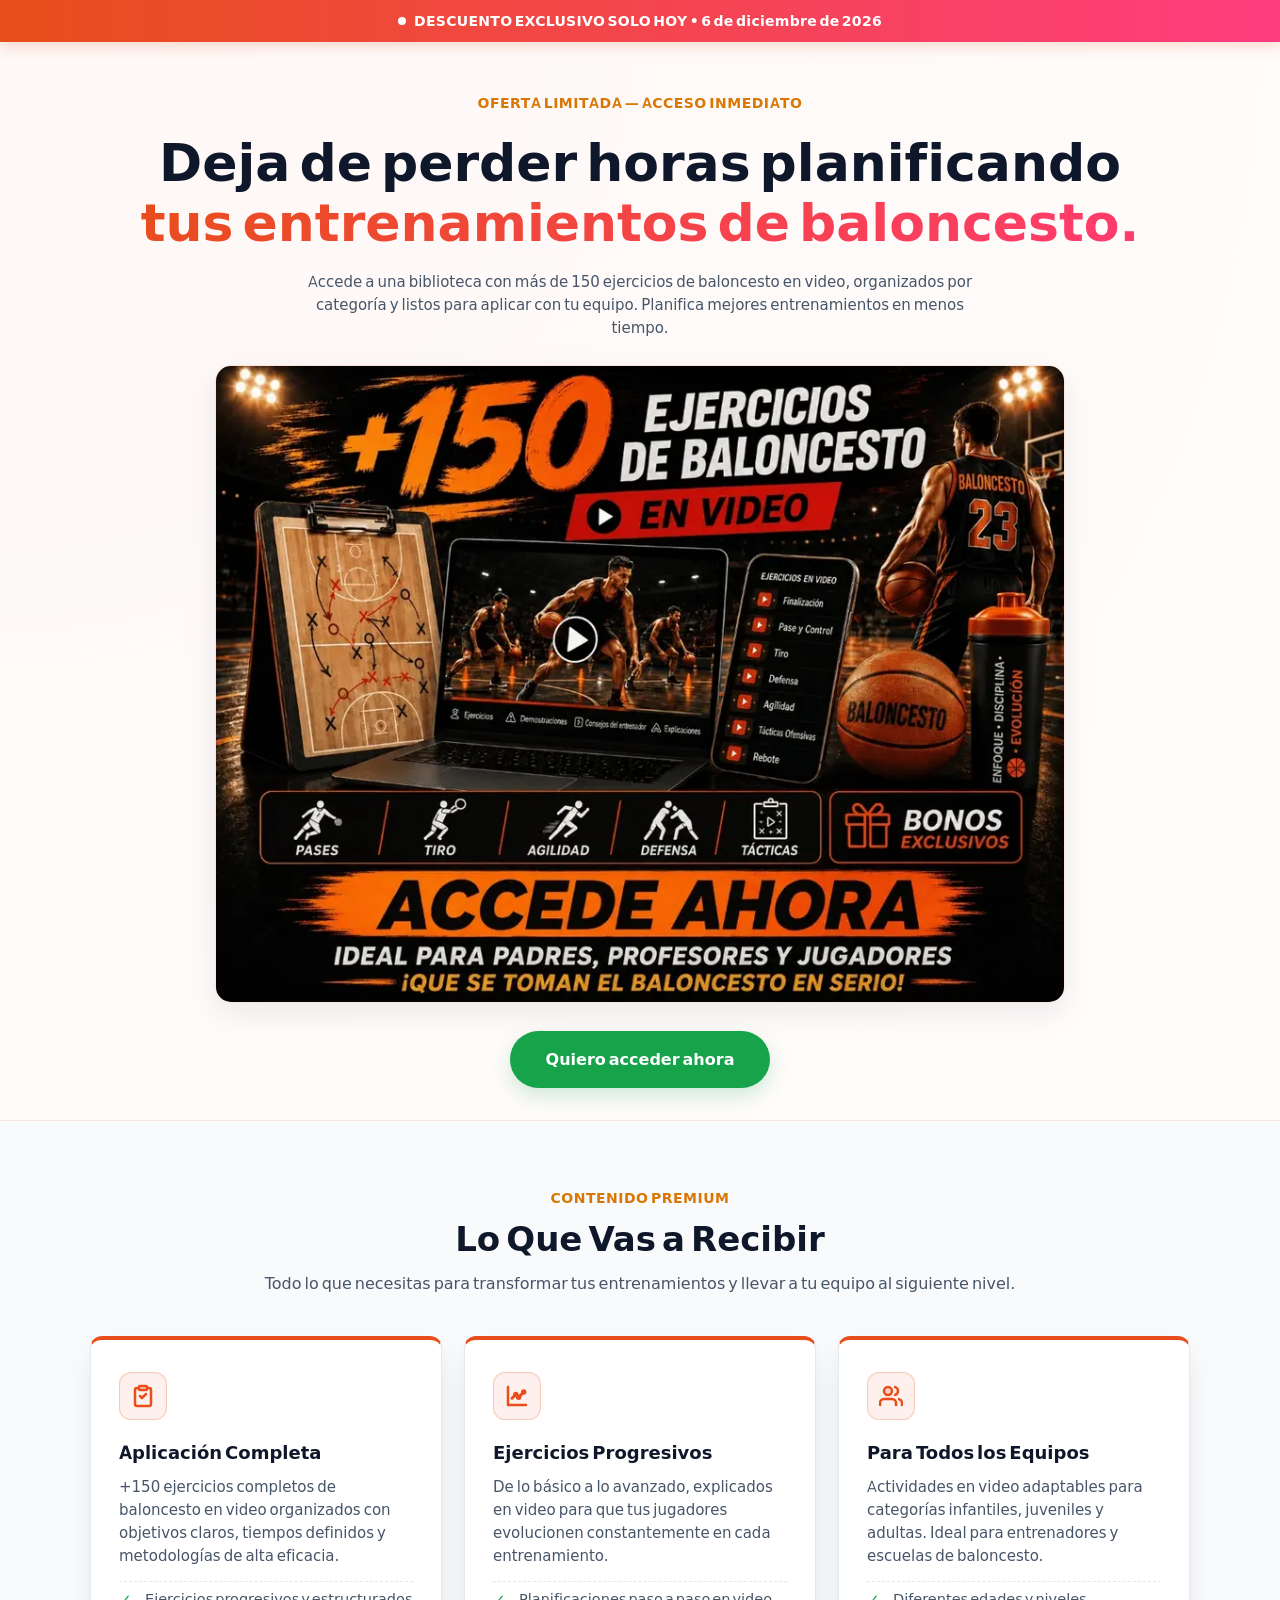
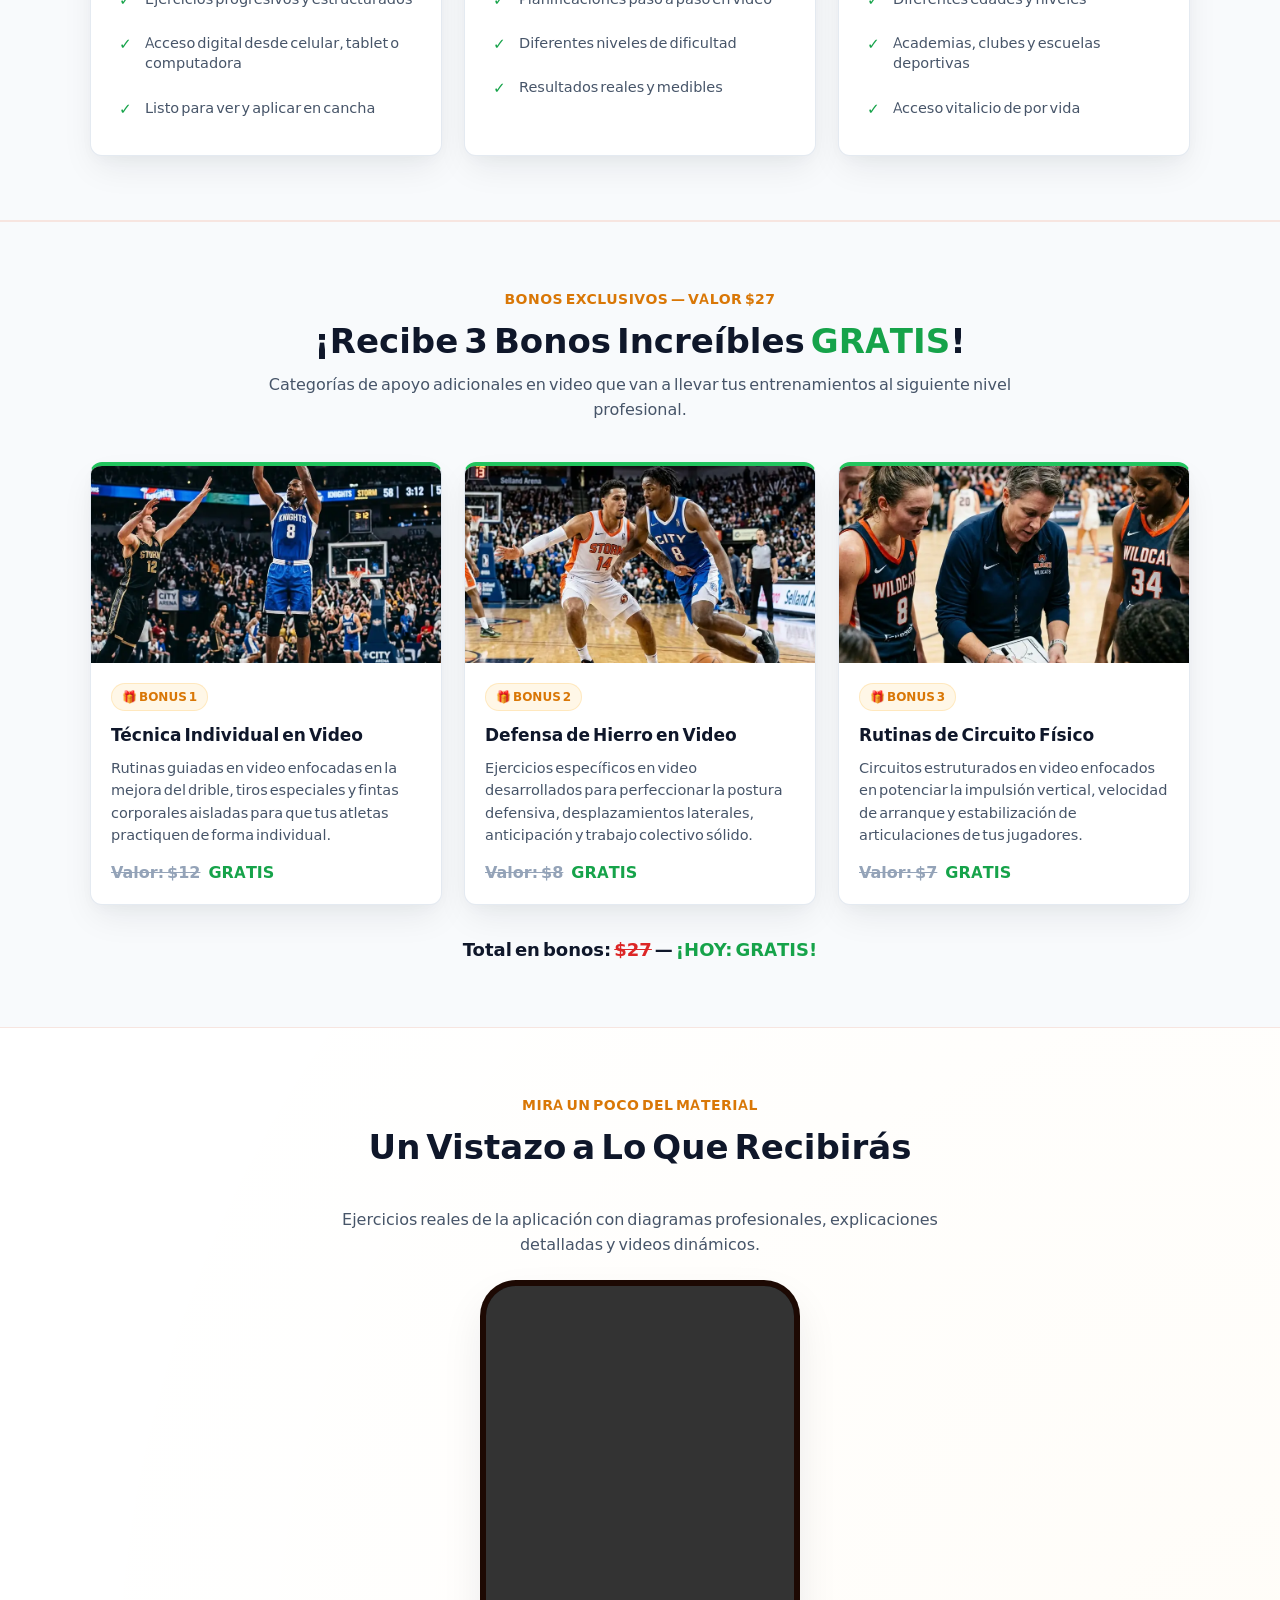
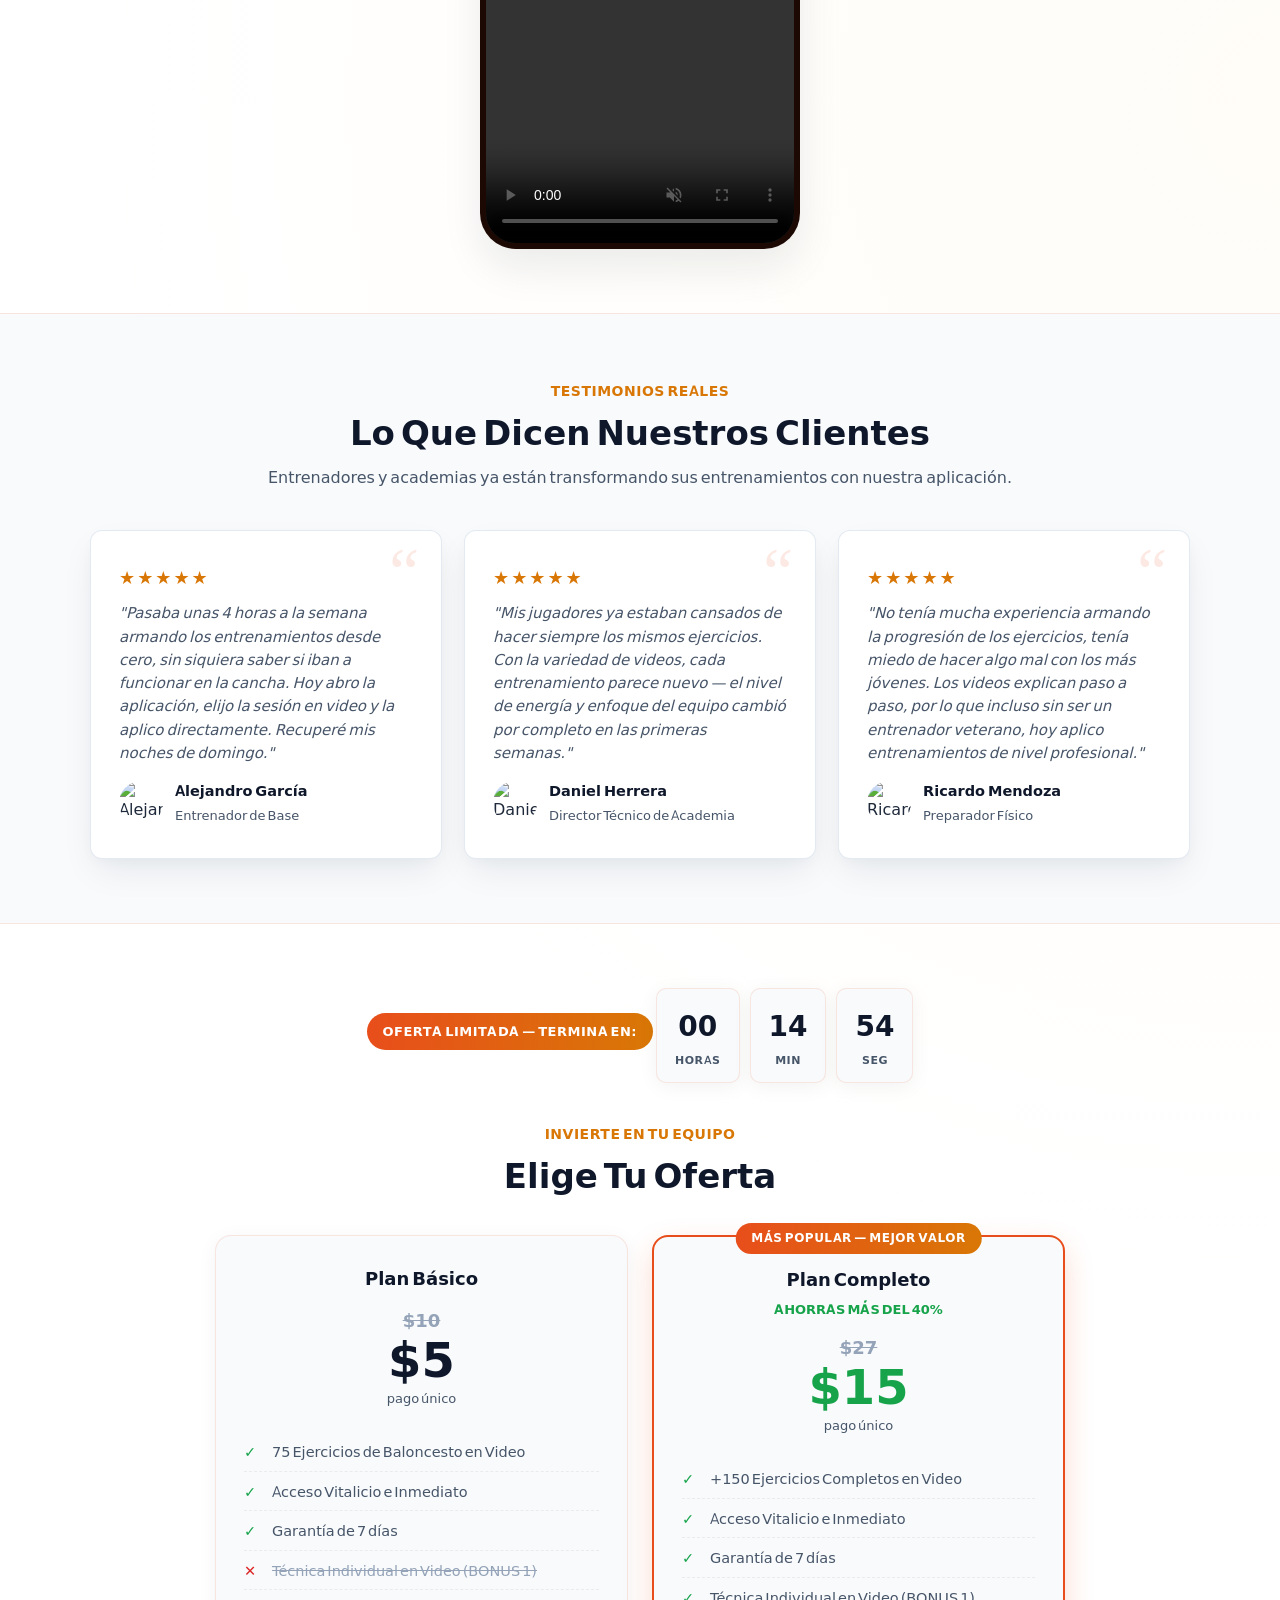
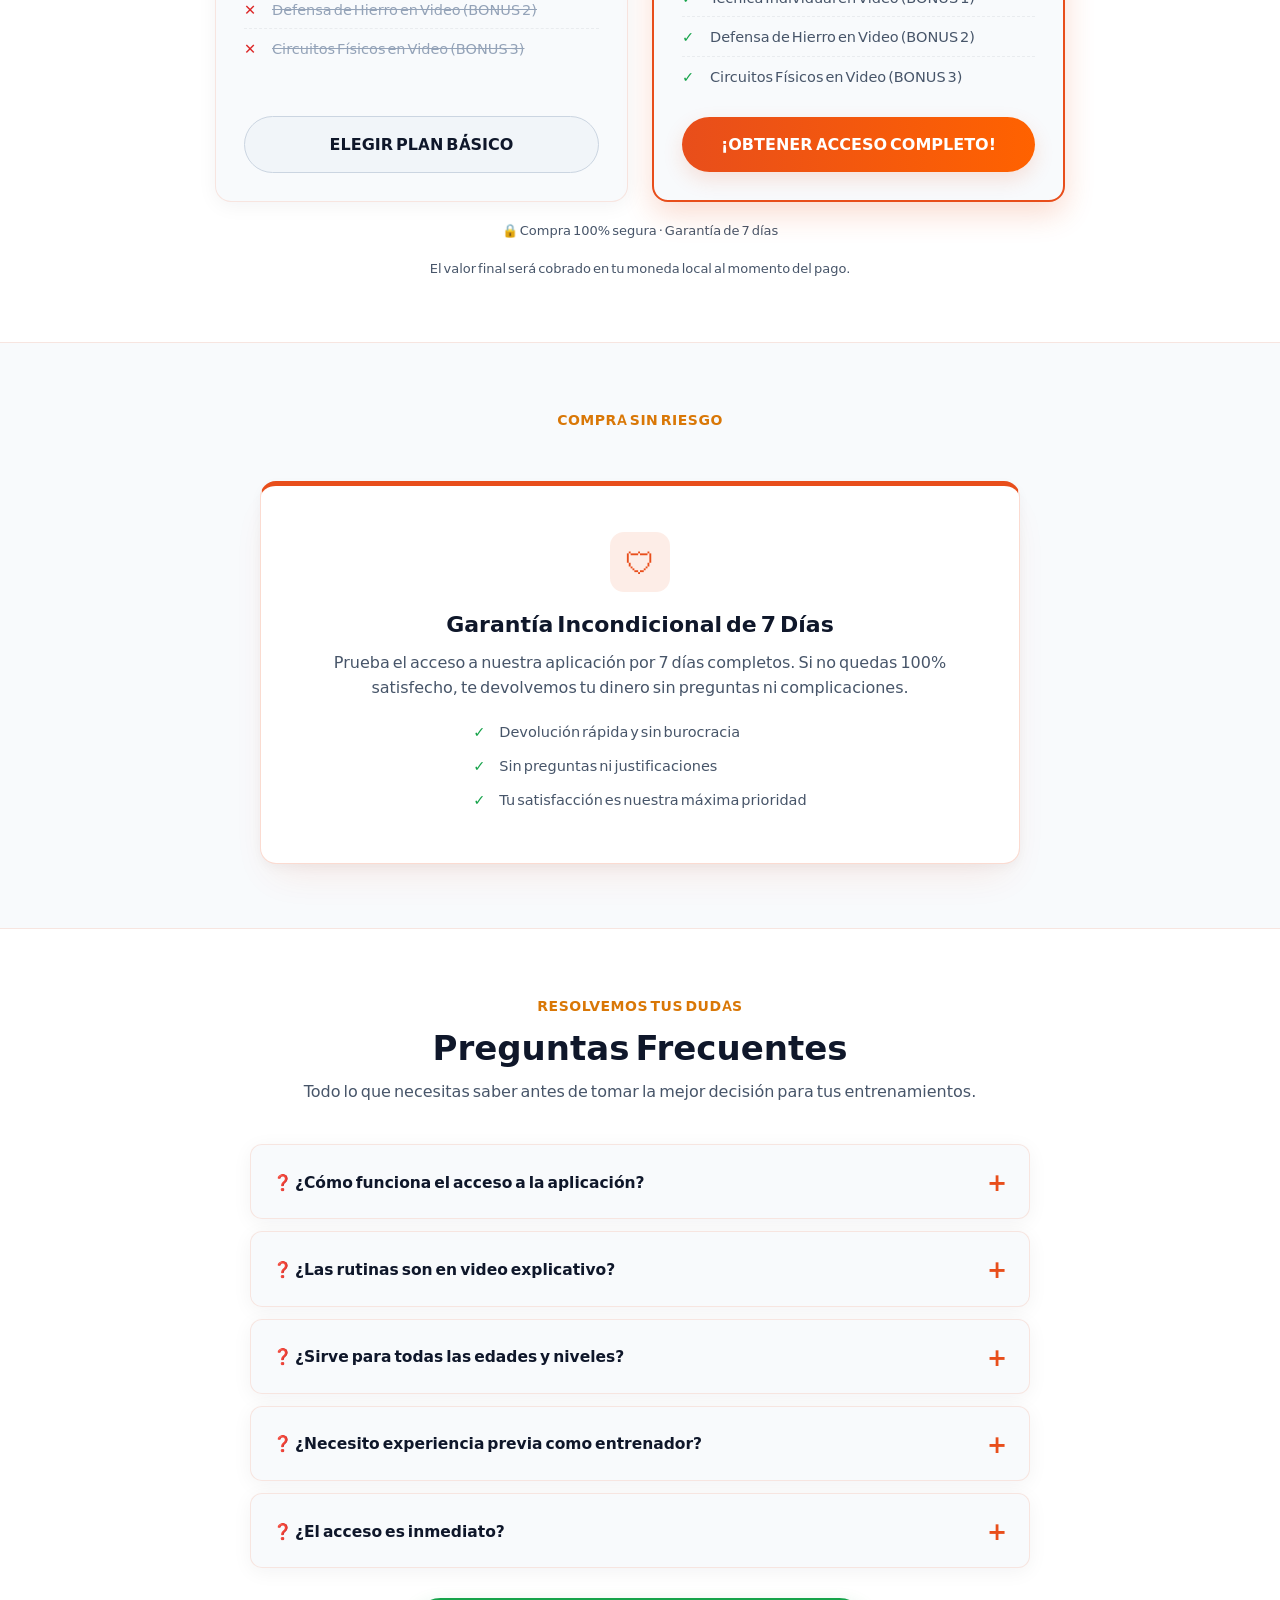
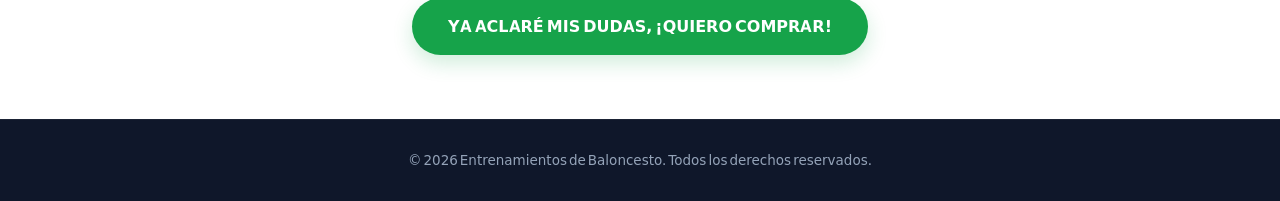
==== index.html @ 36e27a42 "Update - New localized hero headline, subheadline, and CTA text" ====
<!DOCTYPE html>
<html lang="es">
<head>
<meta charset="UTF-8" />
<meta name="viewport" content="width=device-width, initial-scale=1, viewport-fit=cover" />
<title>+150 Ejercicios de Baloncesto en Video — Listos para Aplicar</title>
<meta name="description" content="Aceso inmediato a la aplicación con +150 ejercicios completos de baloncesto en video listos para aplicar. Garantía de 7 días y bonos exclusivos." />
<meta property="og:title" content="+150 Ejercicios de Baloncesto en Video" />
<meta property="og:description" content="Planifica tus entrenamientos en minutos. Más organización, más resultados." />
<meta property="og:type" content="website" />



<link rel="dns-prefetch" href="https://infoseguro.com.br" />
<link rel="dns-prefetch" href="https://i.pravatar.cc" />
<link rel="preconnect" href="https://i.pravatar.cc" crossorigin />


<link rel="preload" as="image" href="images/hero.webp" fetchpriority="high" type="image/webp">

<script type="text/javascript">
    (function(c,l,a,r,i,t,y){
        c[a]=c[a]||function(){(c[a].q=c[a].q||[]).push(arguments)};
        t=l.createElement(r);t.async=1;t.src="https://www.clarity.ms/tag/"+i;
        y=l.getElementsByTagName(r)[0];y.parentNode.insertBefore(t,y);
    })(window, document, "clarity", "script", "xdnmd0lf1o");
</script>

<script
  src="https://cdn.utmify.com.br/scripts/utms/latest.js"
  data-utmify-prevent-subids
  async
  defer
></script>


<script>
  window.pixelId = "6a44675d97c4a7bff02cc5b9";
  var a = document.createElement("script");
  a.setAttribute("async", "");
  a.setAttribute("defer", "");
  a.setAttribute("src", "https://cdn.utmify.com.br/scripts/pixel/pixel.js");
  document.head.appendChild(a);
</script>



<script>
(function () {
  const POLL_MS = 500;
  const UTM_SEP = "jLj";          
  const XCOD_SEP = "hQwK21wXxR"; 

  const STORAGE_KEY = { FB: "lead", google: "lead-google" };
  
  function getOrigin(utmSource) {
    if (!utmSource) return null;
    const base = utmSource.split(UTM_SEP)[0];
    return base === "FB" || base === "google" ? base : null;
  }

  function getLeadIdFromStorage(origin) {
    const key = STORAGE_KEY[origin];
    if (!key) return null;
    try {
      const raw = localStorage.getItem(key);
      if (!raw) return null;
      const obj = JSON.parse(raw);
      return obj && obj._id ? String(obj._id) : null;
    } catch {
      return null;
    }
  }

  function resolveLeadId(utmSource, origin) {
    const prefix = origin + UTM_SEP;
    if (utmSource && utmSource.startsWith(prefix)) {
      const id = utmSource.slice(prefix.length);
      if (id) return id;
    }
    return getLeadIdFromStorage(origin);
  }

  function applyIfNeeded() {
    const url = new URL(window.location.href);
    const currentSource = url.searchParams.get("utm_source");
    const origin = getOrigin(currentSource);
    if (!origin) return false;

    const id = resolveLeadId(currentSource, origin);
    if (!id) return false;

    const desired = origin + UTM_SEP + id;
    let changed = false;

    if (currentSource !== desired) {
      url.searchParams.set("utm_source", desired);
      changed = true;
    }

    const currentXcod = url.searchParams.get("xcod");
    if (currentXcod) {
      const parts = currentXcod.split(XCOD_SEP);
      if (parts[0] !== desired) {
        parts[0] = desired;
        url.searchParams.set("xcod", parts.join(XCOD_SEP));
        changed = true;
      }
    }

    if (!changed) return true;
    window.location.replace(url.toString());
    return true;
  }

  if (applyIfNeeded()) return;
  const interval = setInterval(() => {
    if (applyIfNeeded()) clearInterval(interval);
  }, POLL_MS);
})();
</script>

<style>
@font-face {
  font-family: 'Plus Jakarta Sans';
  font-style: normal;
  font-weight: 400;
  font-display: swap;
  src: url('fonts/plus-jakarta-sans-v8-latin-400.woff2') format('woff2');
}

@font-face {
  font-family: 'Plus Jakarta Sans';
  font-style: normal;
  font-weight: 400;
  font-display: swap;
  src: url('fonts/plus-jakarta-sans-v8-latin-400.woff2') format('woff2');
}

@font-face {
  font-family: 'Plus Jakarta Sans';
  font-style: normal;
  font-weight: 400;
  font-display: swap;
  src: url('fonts/plus-jakarta-sans-v8-latin-400.woff2') format('woff2');
}

@font-face {
  font-family: 'Plus Jakarta Sans';
  font-style: normal;
  font-weight: 400;
  font-display: swap;
  src: url('fonts/plus-jakarta-sans-v8-latin-400.woff2') format('woff2');
}

@font-face {
  font-family: 'Plus Jakarta Sans';
  font-style: normal;
  font-weight: 500;
  font-display: swap;
  src: url('fonts/plus-jakarta-sans-v8-latin-500.woff2') format('woff2');
}

@font-face {
  font-family: 'Plus Jakarta Sans';
  font-style: normal;
  font-weight: 500;
  font-display: swap;
  src: url('fonts/plus-jakarta-sans-v8-latin-500.woff2') format('woff2');
}

@font-face {
  font-family: 'Plus Jakarta Sans';
  font-style: normal;
  font-weight: 500;
  font-display: swap;
  src: url('fonts/plus-jakarta-sans-v8-latin-500.woff2') format('woff2');
}

@font-face {
  font-family: 'Plus Jakarta Sans';
  font-style: normal;
  font-weight: 500;
  font-display: swap;
  src: url('fonts/plus-jakarta-sans-v8-latin-500.woff2') format('woff2');
}

@font-face {
  font-family: 'Plus Jakarta Sans';
  font-style: normal;
  font-weight: 600;
  font-display: swap;
  src: url('fonts/plus-jakarta-sans-v8-latin-600.woff2') format('woff2');
}

@font-face {
  font-family: 'Plus Jakarta Sans';
  font-style: normal;
  font-weight: 600;
  font-display: swap;
  src: url('fonts/plus-jakarta-sans-v8-latin-600.woff2') format('woff2');
}

@font-face {
  font-family: 'Plus Jakarta Sans';
  font-style: normal;
  font-weight: 600;
  font-display: swap;
  src: url('fonts/plus-jakarta-sans-v8-latin-600.woff2') format('woff2');
}

@font-face {
  font-family: 'Plus Jakarta Sans';
  font-style: normal;
  font-weight: 600;
  font-display: swap;
  src: url('fonts/plus-jakarta-sans-v8-latin-600.woff2') format('woff2');
}

@font-face {
  font-family: 'Plus Jakarta Sans';
  font-style: normal;
  font-weight: 700;
  font-display: swap;
  src: url('fonts/plus-jakarta-sans-v8-latin-700.woff2') format('woff2');
}

@font-face {
  font-family: 'Plus Jakarta Sans';
  font-style: normal;
  font-weight: 700;
  font-display: swap;
  src: url('fonts/plus-jakarta-sans-v8-latin-700.woff2') format('woff2');
}

@font-face {
  font-family: 'Plus Jakarta Sans';
  font-style: normal;
  font-weight: 700;
  font-display: swap;
  src: url('fonts/plus-jakarta-sans-v8-latin-700.woff2') format('woff2');
}

@font-face {
  font-family: 'Plus Jakarta Sans';
  font-style: normal;
  font-weight: 700;
  font-display: swap;
  src: url('fonts/plus-jakarta-sans-v8-latin-700.woff2') format('woff2');
}

@font-face {
  font-family: 'Plus Jakarta Sans';
  font-style: normal;
  font-weight: 800;
  font-display: swap;
  src: url('fonts/plus-jakarta-sans-v8-latin-800.woff2') format('woff2');
}

@font-face {
  font-family: 'Plus Jakarta Sans';
  font-style: normal;
  font-weight: 800;
  font-display: swap;
  src: url('fonts/plus-jakarta-sans-v8-latin-800.woff2') format('woff2');
}

@font-face {
  font-family: 'Plus Jakarta Sans';
  font-style: normal;
  font-weight: 800;
  font-display: swap;
  src: url('fonts/plus-jakarta-sans-v8-latin-800.woff2') format('woff2');
}

@font-face {
  font-family: 'Plus Jakarta Sans';
  font-style: normal;
  font-weight: 800;
  font-display: swap;
  src: url('fonts/plus-jakarta-sans-v8-latin-800.woff2') format('woff2');
}

*,*::before,*::after{box-sizing:border-box}
html{scroll-behavior:smooth;-webkit-text-size-adjust:100%}
body {
  margin: 0;
  font-family: 'Plus Jakarta Sans', system-ui, -apple-system, Segoe UI, Roboto, sans-serif;
  color: #1e293b;
  background: #ffffff;
  line-height: 1.55;
  -webkit-font-smoothing: antialiased;
  background-image: 
    radial-gradient(circle at top left, rgba(232, 78, 27, 0.04) 0%, transparent 40%),
    radial-gradient(circle at center right, rgba(255, 174, 25, 0.03) 0%, transparent 35%);
  background-attachment: scroll;
}
img{max-width:100%;height:auto;display:block}
a{color:inherit}
button{font-family:inherit;cursor:pointer;border:0}
h1,h2,h3,h4,p{margin:0}

:root {
  --orange: #e84e1b;
  --orange-hover: #ff6200;
  --orange-glow: rgba(232, 78, 27, 0.15);
  
  --green: #16a34a;
  --green-dark: #15803d;
  --green-glow: rgba(22, 163, 74, 0.2);

  --accent: #d97706;
  
  --bg-dark: #ffffff;
  --bg-surface: #f8fafc;
  --border: rgba(232, 78, 27, 0.12);
  
  --text-secondary: #475569;
  --text-muted: #94a3b8;

  --shadow: 0 4px 20px rgba(15, 23, 42, 0.05);
  --shadow-lg: 0 10px 30px rgba(15, 23, 42, 0.08);
  --radius-lg: 16px;
  --radius-md: 10px;
}

.container{max-width:1140px;margin:0 auto;padding:0 20px}
.container-sm{max-width:900px;margin:0 auto;padding:0 20px}

/* Top bar */
.topbar{background:linear-gradient(90deg,var(--orange),#ff3d7f);color:#fff;text-align:center;padding:10px 16px;font-size:14px;font-weight:700;letter-spacing:.3px;display:flex;align-items:center;justify-content:center;gap:8px;flex-wrap:wrap;box-shadow:0 4px 15px rgba(232, 78, 27, 0.2)}
.topbar .pulse{width:8px;height:8px;border-radius:50%;background:#fff;box-shadow:0 0 0 0 rgba(255,255,255,.7);animation:pulse 1.6s infinite}
@keyframes pulse{0%{box-shadow:0 0 0 0 rgba(255,255,255,.7)}70%{box-shadow:0 0 0 10px rgba(255,255,255,0)}100%{box-shadow:0 0 0 0 rgba(255,255,255,0)}}

/* Hero */
.hero{padding:48px 0 32px;text-align:center;background:transparent}
.eyebrow{display:inline-block;color:var(--accent);font-weight:700;font-size:14px;letter-spacing:.5px;text-transform:uppercase;margin-bottom:18px}
.hero h1{font-size:clamp(32px, 6vw, 52px);font-weight:900;line-height:1.15;color:#0f172a}
.hero h1 .orange{color:var(--orange)}
.hero h1 span.highlight {
  background: linear-gradient(135deg, var(--orange) 0%, #ff3b6f 100%);
  -webkit-background-clip: text;
  -webkit-text-fill-color: transparent;
}
.hero p.sub{margin:18px auto 26px;max-width:680px;color:var(--text-secondary);font-size:15px}
.hero .hero-img{max-width:850px;margin:24px auto 28px;border-radius:var(--radius-lg);overflow:hidden;box-shadow:var(--shadow-lg);border:1px solid var(--border)}
.cta{display:inline-block;background:var(--green);color:#fff;font-weight:800;padding:16px 36px;border-radius:999px;text-decoration:none;font-size:16px;box-shadow:0 8px 20px var(--green-glow);transition:transform .15s ease, box-shadow .15s ease}
.cta:hover{transform:translateY(-2px);box-shadow:0 12px 24px rgba(34,197,94,0.5)}
.cta-orange{background:linear-gradient(90deg,var(--orange),var(--orange-hover));box-shadow:0 8px 20px var(--orange-glow)}
.cta-orange:hover{box-shadow:0 12px 24px rgba(232,78,27,0.5)}

/* Sections */
section{padding:64px 0}
.section-alt{background:var(--bg-surface);border-top:1px solid var(--border);border-bottom:1px solid var(--border)}
.section-title{text-align:center;max-width:760px;margin:0 auto 40px}
.section-title .eyebrow{margin-bottom:10px}
.section-title h2{font-size:clamp(24px,3.6vw,34px);font-weight:900;color:#0f172a;line-height:1.2}
.section-title h2 span{color:var(--orange)}
.section-title p{margin-top:12px;color:var(--text-secondary)}

/* Cards grid */
.grid-3{display:grid;grid-template-columns:repeat(auto-fit, minmax(280px, 1fr));gap:22px}
.grid-2{display:grid;grid-template-columns:repeat(auto-fit, minmax(320px, 1fr));gap:22px}

.card{background:#ffffff;border:1px solid rgba(226, 232, 240, 0.9);border-top:4px solid var(--orange);border-radius:12px;padding:32px 28px;box-shadow:0 15px 35px -5px rgba(15, 23, 42, 0.08), 0 5px 15px -3px rgba(15, 23, 42, 0.03);transition:transform 0.25s cubic-bezier(0.4, 0, 0.2, 1), box-shadow 0.25s cubic-bezier(0.4, 0, 0.2, 1), border-color 0.25s ease}
.card:hover{transform:translateY(-8px);box-shadow:0 25px 45px -10px rgba(232, 78, 27, 0.16), 0 0 0 1px rgba(232, 78, 27, 0.35);border-color:rgba(232, 78, 27, 0.3)}
.card:hover .icon-box{transform:scale(1.08)}
.card ul{list-style:none;margin-top:20px;padding-top:16px;border-top:1px dashed #e2e8f0;display:flex;flex-direction:column;gap:12px}
.card ul li{font-size:0.88rem;color:var(--text-secondary);position:relative;padding-left:22px;line-height:1.4;text-align:left}
.card ul li::before{content:'✓';position:absolute;left:0;top:1px;color:#22c55e;font-weight:900;font-size:0.95rem}
.card:hover{transform:translateY(-4px);border-color:rgba(232, 78, 27, 0.35);box-shadow:var(--shadow-lg)}
.icon-box{width:48px;height:48px;border-radius:12px;background:rgba(232, 78, 27, 0.08);border:1.5px solid rgba(232, 78, 27, 0.25);color:var(--orange);display:flex;align-items:center;justify-content:center;margin-bottom:18px;box-shadow:inset 0 1px 3px rgba(232, 78, 27, 0.05);transition:transform 0.2s ease}
.card h3{font-size:18px;font-weight:800;margin-bottom:8px;color:#0f172a}
.card p{color:var(--text-secondary);font-size:15px;margin-bottom:14px}
.card ul{list-style:none;padding:0;margin:0}
.card ul li{padding:6px 0 6px 26px;position:relative;font-size:14.5px;color:var(--text-secondary)}
.card ul li::before{content:"✓";position:absolute;left:0;top:6px;color:var(--green);font-weight:900}

/* Benefits */
.benefits-grid{display:grid;grid-template-columns:repeat(auto-fit, minmax(280px, 1fr));gap:22px}
.benefit{background:var(--bg-surface);border:1px solid var(--border);border-radius:var(--radius-lg);padding:22px;transition:transform .15s ease}
.benefit:hover{transform:translateY(-2px)}
.benefit h3{font-size:16px;font-weight:800;color:#0f172a;margin-bottom:6px}
.benefit p{color:var(--text-secondary);font-size:14.5px}

/* Bonus */
.bonus-card{background:#ffffff;border:1px solid rgba(226, 232, 240, 0.9);border-top:4px solid #22c55e;border-radius:12px;overflow:hidden;box-shadow:0 15px 35px -5px rgba(15, 23, 42, 0.08), 0 5px 15px -3px rgba(15, 23, 42, 0.03);display:flex;flex-direction:column;transition:transform 0.25s cubic-bezier(0.4, 0, 0.2, 1), box-shadow 0.25s cubic-bezier(0.4, 0, 0.2, 1), border-color 0.25s ease}
.bonus-card:hover{transform:translateY(-8px);box-shadow:0 25px 45px -10px rgba(34, 197, 94, 0.14), 0 0 0 1px rgba(34, 197, 94, 0.35);border-color:rgba(34, 197, 94, 0.3)}
.bonus-card:hover{transform:translateY(-4px);border-color:rgba(232, 78, 27, 0.3)}
.bonus-card img{aspect-ratio:16/9;object-fit:cover;width:100%}
.bonus-body{padding:20px}
.bonus-tag{display:inline-block;background:rgba(255, 174, 25, 0.1);border:1px solid rgba(255, 174, 25, 0.2);color:var(--accent);font-weight:800;font-size:12px;padding:4px 10px;border-radius:999px;margin-bottom:10px}
.bonus-card h3{font-size:17px;font-weight:800;color:#0f172a;margin-bottom:8px}
.bonus-card p{color:var(--text-secondary);font-size:14.5px;margin-bottom:14px}
.bonus-value{font-weight:800;color:#0f172a}
.bonus-value s{color:var(--text-muted);margin-right:8px;font-weight:700}
.bonus-value .free{color:var(--green)}
.bonus-total{text-align:center;margin-top:30px;font-weight:800;color:#0f172a;font-size:18px}
.bonus-total .free{color:var(--green)}

/* Timer */
.timer-wrap{text-align:center}
.timer-label{display:inline-block;background:linear-gradient(90deg,var(--orange),var(--accent));color:#fff;font-weight:800;padding:8px 16px;border-radius:999px;font-size:13px;letter-spacing:.5px;margin-bottom:18px}
.timer{display:inline-flex;gap:10px;justify-content:center;margin-bottom:8px}
.timer .box{background:var(--bg-surface);border:1px solid var(--border);color:#0f172a;padding:14px 18px;border-radius:10px;min-width:74px;text-align:center;font-weight:900;font-size:28px;font-variant-numeric:tabular-nums;box-shadow:var(--shadow)}
.timer .box small{display:block;font-size:11px;font-weight:600;color:var(--text-secondary);margin-top:4px;letter-spacing:.5px}

/* Pricing */
.pricing{display:grid;grid-template-columns:repeat(auto-fit, minmax(290px, 1fr));gap:24px;margin-top:36px;max-width:850px;margin-left:auto;margin-right:auto}
.price-card{background:var(--bg-surface);border:1px solid var(--border);border-radius:16px;padding:28px;box-shadow:var(--shadow);position:relative;display:flex;flex-direction:column;transition:transform .15s ease}
.price-card.popular{border:2px solid var(--orange);box-shadow:0 12px 30px rgba(232, 78, 27, 0.2)}
.popular-tag{position:absolute;top:-14px;left:50%;transform:translateX(-50%);background:linear-gradient(90deg,var(--orange),var(--accent));color:#fff;padding:6px 16px;border-radius:999px;font-size:12px;font-weight:800;letter-spacing:.5px;white-space:nowrap}
.price-name{font-weight:800;color:#0f172a;font-size:18px;text-align:center}
.price-save{text-align:center;color:var(--green);font-weight:800;font-size:13px;margin-top:6px}
.price-num{text-align:center;margin:14px 0 6px}
.price-num .old{color:var(--text-muted);text-decoration:line-through;font-weight:700;font-size:18px;display:block}
.price-num .new{font-size:48px;font-weight:900;color:#0f172a;line-height:1}
.price-num .new.green{color:var(--green)}
.price-num .unit{display:block;color:var(--text-secondary);font-size:13px;margin-top:4px}
.price-card ul{list-style:none;padding:0;margin:18px 0 22px}
.price-card ul li{padding:8px 0 8px 28px;position:relative;font-size:14.5px;color:var(--text-secondary);border-bottom:1px dashed rgba(15, 23, 42, 0.06)}
.price-card ul li:last-child{border-bottom:0}
.price-card ul li.ok::before{content:"✓";position:absolute;left:0;top:8px;color:var(--green);font-weight:900}
.price-card ul li.no{color:var(--text-muted);text-decoration:line-through}
.price-card ul li.no::before{content:"✕";position:absolute;left:0;top:8px;color:#dc2626;font-weight:900;text-decoration:none}
.price-cta{display:block;text-align:center;font-weight:800;padding:15px;border-radius:999px;text-decoration:none;width:100%;margin-top:auto;transition:transform .15s ease}
.price-cta:hover{transform:translateY(-2px)}
.price-cta.basic{background:#f1f5f9;color:#0f172a;border:1px solid #cbd5e1}
.price-cta.basic:hover{background:#e2e8f0}
.price-cta.full{background:linear-gradient(90deg,var(--orange),var(--orange-hover));color:#fff;box-shadow:0 8px 20px var(--orange-glow)}
.pay-info{text-align:center;color:var(--text-secondary);margin-top:18px;font-size:13px}

/* App Video Presentation */
.app-video-container {
  width: 100%;
  max-width: 320px;
  margin: 0 auto;
  border-radius: 36px;
  overflow: hidden;
  box-shadow: 0 20px 40px rgba(15, 23, 42, 0.08);
  border: 6px solid var(--border);
  background: #000000;
  aspect-ratio: 9 / 16;
}
.app-video {
  width: 100%;
  height: 100%;
  object-fit: cover;
  display: block;
}
.carousel-intro {
  text-align: center;
  color: var(--text-secondary);
  max-width: 680px;
  margin: 0 auto 24px;
}


/* Testimonials */
.t-card{background:#ffffff;border:1px solid rgba(226, 232, 240, 0.9);border-radius:12px;padding:32px 28px;box-shadow:0 15px 35px -5px rgba(15, 23, 42, 0.08), 0 5px 15px -3px rgba(15, 23, 42, 0.03);position:relative;transition:transform 0.25s cubic-bezier(0.4, 0, 0.2, 1), box-shadow 0.25s cubic-bezier(0.4, 0, 0.2, 1)}
.t-card::before{content:'“';position:absolute;top:8px;right:22px;font-size:4.2rem;color:rgba(232, 78, 27, 0.12);font-family:Georgia,serif;line-height:1}
.t-card:hover{transform:translateY(-6px);box-shadow:0 22px 40px -10px rgba(15, 23, 42, 0.14);border-color:rgba(232, 78, 27, 0.25)}
.stars{color:var(--accent);font-size:18px;margin-bottom:10px;letter-spacing:2px}
.t-text{color:var(--text-secondary);font-size:15px;margin-bottom:16px;font-style:italic}
.t-author{display:flex;align-items:center;gap:12px}
.t-author img{width:44px;height:44px;border-radius:50%;object-fit:cover}
.t-author strong{display:block;color:#0f172a;font-size:14.5px}
.t-author span{color:var(--text-secondary);font-size:13px}

/* Guarantee */
.guarantee{max-width:760px;margin:0 auto;background:#ffffff;border:1px solid rgba(232, 78, 27, 0.2);border-top:5px solid var(--orange);border-radius:16px;padding:46px 38px;box-shadow:0 20px 40px -15px rgba(232, 78, 27, 0.12), 0 4px 12px rgba(0, 0, 0, 0.04);text-align:center;position:relative;transition:box-shadow 0.3s ease, border-color 0.3s ease, transform 0.3s ease}
.guarantee:hover{transform:translateY(-4px);box-shadow:0 30px 60px -20px rgba(232, 78, 27, 0.22), 0 0 0 1px rgba(232, 78, 27, 0.4);border-color:rgba(232, 78, 27, 0.55)}
.guarantee .shield{width:60px;height:60px;border-radius:14px;background:rgba(232, 78, 27, 0.1);color:var(--orange);display:grid;place-items:center;margin:0 auto 14px;font-size:30px}
.guarantee h3{font-size:22px;font-weight:900;color:#0f172a;margin-bottom:10px}
.guarantee p{color:var(--text-secondary);margin-bottom:14px}
.guarantee ul{list-style:none;padding:0;margin:0;display:inline-block;text-align:left}
.guarantee ul li{padding:6px 0 6px 26px;position:relative;color:var(--text-secondary);font-size:14.5px}
.guarantee ul li::before{content:"✓";position:absolute;left:0;top:6px;color:var(--green);font-weight:900}

/* FAQ */
.faq{max-width:780px;margin:0 auto}
.faq details{background:var(--bg-surface);border:1px solid var(--border);border-radius:12px;margin-bottom:12px;padding:0;overflow:hidden;box-shadow:var(--shadow)}
.faq summary{list-style:none;cursor:pointer;padding:18px 22px;font-weight:700;color:#0f172a;display:flex;justify-content:space-between;align-items:center;gap:12px;font-size:15.5px}
.faq summary::-webkit-details-marker{display:none}
.faq summary::after{content:"+";color:var(--orange);font-size:24px;font-weight:700;transition:transform .2s}
.faq details[open] summary::after{content:"–"}
.faq .answer{padding:0 22px 18px;color:var(--text-secondary);font-size:15px}
.faq-cta{text-align:center;margin-top:30px}

/* Footer */
footer{padding:30px 16px;text-align:center;color:#94a3b8;font-size:13.5px;background:#0f172a;border-top:1px solid rgba(255, 255, 255, 0.05)}

/* Modal */
.modal-overlay{position:fixed;inset:0;background:rgba(0,0,0,.85);backdrop-filter:blur(8px);display:none;align-items:center;justify-content:center;z-index:999;padding:16px;overflow-y:auto}
.modal-overlay.show{display:flex}
.modal{background:var(--bg-surface);border:1px solid var(--border);border-radius:16px;max-width:480px;width:100%;padding:28px 24px;position:relative;box-shadow:0 20px 60px rgba(0,0,0,.6);animation:popin .25s ease}
@keyframes popin{from{transform:scale(.95);opacity:0}to{transform:scale(1);opacity:1}}
.modal-close{position:absolute;top:10px;right:14px;background:transparent;font-size:24px;color:var(--text-muted);width:32px;height:32px;border-radius:50%}
.modal h3{font-size:22px;font-weight:900;color:#0f172a;text-align:center;margin-bottom:10px;line-height:1.25}
.modal .sub{text-align:center;color:var(--text-secondary);margin-bottom:18px;font-size:15px}
.modal .sub b{color:var(--orange)}
.modal ul{list-style:none;padding:0;margin:0 0 18px}
.modal ul li{padding:6px 0 6px 26px;position:relative;font-size:14.5px;color:var(--text-secondary);border-bottom:1px dashed rgba(15, 23, 42, 0.06)}
.modal ul li::before{content:"✓";position:absolute;left:0;top:6px;color:var(--green);font-weight:900}
.modal .urgency{text-align:center;color:var(--accent);font-weight:700;margin-bottom:16px;font-size:14px}
.modal .btn-primary{display:block;background:var(--green);color:#fff;font-weight:800;padding:15px;border-radius:999px;text-align:center;text-decoration:none;margin-bottom:12px;box-shadow:0 8px 20px var(--green-glow)}
.modal .btn-primary:hover{background:var(--green-dark);transform:translateY(-1px)}
.modal .btn-secondary{display:block;text-align:center;color:var(--text-secondary);text-decoration:underline;font-size:14px}

@media (max-width:480px){
  .topbar { font-size: 11.5px; padding: 6px 12px; }
  .hero p.sub { font-size: 13px; margin: 14px auto 20px; line-height: 1.45; }
  .timer .box{min-width:62px;padding:12px 12px;font-size:22px}
  section{padding:48px 0}
  .hero{padding:32px 0 16px}
}

/* Social Proof Live Toasts - Compact Layout */
.social-proof-container {
  position: fixed;
  bottom: 20px;
  left: 20px;
  z-index: 100;
  pointer-events: none;
  width: calc(100% - 40px);
  max-width: 270px;
}
.social-proof-toast {
  background: rgba(255, 255, 255, 0.96);
  border: 1px solid var(--border);
  backdrop-filter: blur(10px);
  padding: 0.6rem 0.9rem;
  border-radius: 12px;
  box-shadow: 0 10px 25px rgba(15, 23, 42, 0.06);
  display: flex;
  align-items: center;
  gap: 0.65rem;
  transform: translateY(80px);
  opacity: 0;
  transition: transform 0.4s cubic-bezier(0.175, 0.885, 0.32, 1.2), opacity 0.4s ease;
}
.social-proof-toast.show {
  transform: translateY(0);
  opacity: 1;
}
.toast-icon {
  width: 32px;
  height: 32px;
  border-radius: 50%;
  background: rgba(232, 78, 27, 0.1);
  border: 1px solid rgba(232, 78, 27, 0.2);
  display: flex;
  align-items: center;
  justify-content: center;
  font-size: 1rem;
  flex-shrink: 0;
}
.toast-content {
  flex-grow: 1;
}
.toast-title {
  font-size: 0.78rem;
  color: #0f172a;
  margin-bottom: 1px;
  line-height: 1.2;
}
.toast-body {
  font-size: 0.74rem;
  color: var(--text-secondary);
  line-height: 1.2;
}
.toast-time {
  font-size: 0.62rem;
  color: var(--text-muted);
  display: block;
  margin-top: 2px;
}
@media (max-width: 576px) {
  .social-proof-container {
    bottom: 12px;
    left: 12px;
    width: calc(100% - 24px);
  }
}
</style>
</head>
<body>

<div class="topbar" role="banner">
  <span class="pulse" aria-hidden="true"></span>
  <span>DESCUENTO EXCLUSIVO SOLO HOY • <span id="todayDate"></span></span>
</div>

<header class="hero">
  <div class="container">
    <span class="eyebrow">Oferta Limitada — Acceso Inmediato</span>
    <h1>Deja de perder horas planificando<br><span class="highlight">tus entrenamientos de baloncesto.</span></h1>
    <p class="sub">Accede a una biblioteca con más de 150 ejercicios de baloncesto en video, organizados por categoría y listos para aplicar con tu equipo. Planifica mejores entrenamientos en menos tiempo.</p>
    <div class="hero-img">
<picture>
  <source srcset="images/hero.webp" type="image/webp" />
  <img src="images/hero.jpg" alt="150 Entrenamientos de Baloncesto" width="850" height="638" loading="eager" fetchpriority="high" decoding="sync" />
</picture>
    </div>
    <a class="cta" href="#inside-app">Quiero acceder ahora</a>
  </div>
</header>

<section class="section-alt">
  <div class="container">
    <div class="section-title">
      <span class="eyebrow">Contenido Premium</span>
      <h2>Lo Que Vas a Recibir</h2>
      <p>Todo lo que necesitas para transformar tus entrenamientos y llevar a tu equipo al siguiente nivel.</p>
    </div>
    <div class="grid-3">
      <div class="card">
        <div class="icon-box"><svg viewBox="0 0 24 24" width="24" height="24" fill="none" stroke="currentColor" stroke-width="2.5" stroke-linecap="round" stroke-linejoin="round"><rect x="8" y="2" width="8" height="4" rx="1" ry="1" fill="rgba(232, 78, 27, 0.2)"/><path d="M16 4h2a2 2 0 0 1 2 2v14a2 2 0 0 1 -2 2H6a2 2 0 0 1 -2 -2V6a2 2 0 0 1 2 -2h2"/><path d="M9 12l2 2l4 -4"/></svg></div>
        <h3>Aplicación Completa</h3>
        <p>+150 ejercicios completos de baloncesto en video organizados con objetivos claros, tiempos definidos y metodologías de alta eficacia.</p>
        <ul>
          <li>Ejercicios progresivos y estructurados</li>
          <li>Acceso digital desde celular, tablet o computadora</li>
          <li>Listo para ver y aplicar en cancha</li>
        </ul>
      </div>
      <div class="card">
        <div class="icon-box"><svg viewBox="0 0 24 24" width="24" height="24" fill="none" stroke="currentColor" stroke-width="2.5" stroke-linecap="round" stroke-linejoin="round"><path d="M3 3v18h18"/><path d="M18.7 8l-5.1 5.2-2.8-2.7L7 14.3" stroke="var(--orange)" stroke-width="3"/><circle cx="18.7" cy="8" r="2" fill="var(--orange)" stroke="currentColor" stroke-width="1.5"/><circle cx="13.6" cy="13.2" r="1.5" fill="currentColor"/><circle cx="10.8" cy="10.5" r="1.5" fill="currentColor"/></svg></div>
        <h3>Ejercicios Progresivos</h3>
        <p>De lo básico a lo avanzado, explicados en video para que tus jugadores evolucionen constantemente en cada entrenamiento.</p>
        <ul>
          <li>Planificaciones paso a paso en video</li>
          <li>Diferentes niveles de dificultad</li>
          <li>Resultados reales y medibles</li>
        </ul>
      </div>
      <div class="card">
        <div class="icon-box"><svg viewBox="0 0 24 24" width="24" height="24" fill="none" stroke="currentColor" stroke-width="2.5" stroke-linecap="round" stroke-linejoin="round"><path d="M17 21v-2a4 4 0 0 0-4-4H5a4 4 0 0 0-4 4v2" /><circle cx="9" cy="7" r="4" fill="rgba(232, 78, 27, 0.2)"/><path d="M23 21v-2a4 4 0 0 0-3-3.87" /><path d="M16 3.13a4 4 0 0 1 0 7.75" /></svg></div>
        <h3>Para Todos los Equipos</h3>
        <p>Actividades en video adaptables para categorías infantiles, juveniles y adultas. Ideal para entrenadores y escuelas de baloncesto.</p>
        <ul>
          <li>Diferentes edades y niveles</li>
          <li>Academias, clubes y escuelas deportivas</li>
          <li>Acceso vitalicio de por vida</li>
        </ul>
      </div>
    </div>
  </div>
</section>

<section class="section-alt">
  <div class="container">
    <div class="section-title">
      <span class="eyebrow">Bonos Exclusivos — Valor $27</span>
      <h2>¡Recibe 3 Bonos Increíbles <span style="color:var(--green)">GRATIS</span>!</h2>
      <p>Categorías de apoyo adicionales en video que van a llevar tus entrenamientos al siguiente nivel profesional.</p>
    </div>
    <div class="grid-3">
      <div class="bonus-card">
        <img src="images/bonus_skills.webp" alt="Técnica Individual en Video" loading="lazy" width="800" height="450" />
        <div class="bonus-body">
          <span class="bonus-tag">🎁 BONUS 1</span>
          <h3>Técnica Individual en Video</h3>
          <p>Rutinas guiadas en video enfocadas en la mejora del drible, tiros especiales y fintas corporales aisladas para que tus atletas practiquen de forma individual.</p>
          <div class="bonus-value"><s>Valor: $12</s><span class="free">GRATIS</span></div>
        </div>
      </div>
      <div class="bonus-card">
        <img src="images/bonus_defense.webp" alt="Defensa de Hierro en Video" loading="lazy" width="800" height="450" />
        <div class="bonus-body">
          <span class="bonus-tag">🎁 BONUS 2</span>
          <h3>Defensa de Hierro en Video</h3>
          <p>Ejercicios específicos en video desarrollados para perfeccionar la postura defensiva, desplazamientos laterales, anticipación y trabajo colectivo sólido.</p>
          <div class="bonus-value"><s>Valor: $8</s><span class="free">GRATIS</span></div>
        </div>
      </div>
      <div class="bonus-card">
        <img src="images/bonus_coach.webp" alt="Rutinas de Circuito Físico" loading="lazy" width="800" height="450" />
        <div class="bonus-body">
          <span class="bonus-tag">🎁 BONUS 3</span>
          <h3>Rutinas de Circuito Físico</h3>
          <p>Circuitos estruturados en video enfocados en potenciar la impulsión vertical, velocidad de arranque y estabilización de articulaciones de tus jugadores.</p>
          <div class="bonus-value"><s>Valor: $7</s><span class="free">GRATIS</span></div>
        </div>
      </div>
    </div>
    <div class="bonus-total">Total en bonos: <s style="color:#dc2626">$27</s> — <span class="free">¡HOY: GRATIS!</span></div>
  </div>
</section>

<section id="inside-app">
  <div class="container">
    <div class="section-title">
      <span class="eyebrow">Mira un poco del material</span>
      <h2>Un Vistazo a Lo Que Recibirás</h2>
    </div>
    <p class="carousel-intro">Ejercicios reales de la aplicación con diagramas profesionales, explicaciones detalladas y videos dinámicos.</p>
    
    <div class="app-video-container">
      <video class="app-video" autoplay loop muted playsinline controls>
        <source src="videos/video_esp_pg.mp4" type="video/mp4">
        Your browser does not support the video tag.
      </video>
    </div>
  </div>
</section>

<section class="section-alt">
  <div class="container">
    <div class="section-title">
      <span class="eyebrow">Testimonios Reales</span>
      <h2>Lo Que Dicen Nuestros Clientes</h2>
      <p>Entrenadores y academias ya están transformando sus entrenamientos con nuestra aplicación.</p>
    </div>
    
      
      <div class="grid-3">
        <div class="t-card">
          <div class="stars">★★★★★</div>
          <p class="t-text">"Pasaba unas 4 horas a la semana armando los entrenamientos desde cero, sin siquiera saber si iban a funcionar en la cancha. Hoy abro la aplicación, elijo la sesión en video y la aplico directamente. Recuperé mis noches de domingo."</p>
          <div class="t-author"><img src="https://infoseguro.com.br/wp-content/uploads/2026/06/treinador-basquete-02-1536x1536.webp" alt="Alejandro García" loading="lazy" /><div><strong>Alejandro García</strong><span>Entrenador de Base</span></div></div>
        </div>
        <div class="t-card">
          <div class="stars">★★★★★</div>
          <p class="t-text">"Mis jugadores ya estaban cansados de hacer siempre los mismos ejercicios. Con la variedad de videos, cada entrenamiento parece nuevo — el nivel de energía y enfoque del equipo cambió por completo en las primeras semanas."</p>
          <div class="t-author"><img src="https://infoseguro.com.br/wp-content/uploads/2026/06/treinador-basquete-03.webp" alt="Daniel Herrera" loading="lazy" /><div><strong>Daniel Herrera</strong><span>Director Técnico de Academia</span></div></div>
        </div>
        <div class="t-card">
          <div class="stars">★★★★★</div>
          <p class="t-text">"No tenía mucha experiencia armando la progresión de los ejercicios, tenía miedo de hacer algo mal con los más jóvenes. Los videos explican paso a paso, por lo que incluso sin ser un entrenador veterano, hoy aplico entrenamientos de nivel profesional."</p>
          <div class="t-author"><img src="https://i.pravatar.cc/150?img=59" width="60" height="60" loading="lazy" alt="Ricardo Mendoza" loading="lazy" /><div><strong>Ricardo Mendoza</strong><span>Preparador Físico</span></div></div>
        </div>
      </div>
</section>

<section id="precios">
  <div class="container">
    <div class="timer-wrap">
      <span class="timer-label">OFERTA LIMITADA — TERMINA EN:</span>
      <div class="timer" id="timer" aria-live="polite">
        <div class="box"><span id="t-h">00</span><small>HORAS</small></div>
        <div class="box"><span id="t-m">15</span><small>MIN</small></div>
        <div class="box"><span id="t-s">00</span><small>SEG</small></div>
      </div>
    </div>
    <div class="section-title" style="margin-top:30px">
      <span class="eyebrow">Invierte en Tu Equipo</span>
      <h2>Elige Tu Oferta</h2>
    </div>
    <div class="pricing">
      <div class="price-card">
        <div class="price-name">Plan Básico</div>
        <div class="price-num">
          <span class="old">$10</span>
          <span class="new">$5</span>
          <span class="unit">pago único</span>
        </div>
        <ul>
          <li class="ok">75 Ejercicios de Baloncesto en Video</li>
          <li class="ok">Acceso Vitalicio e Inmediato</li>
          <li class="ok">Garantía de 7 días</li>
          <li class="no">Técnica Individual en Video (BONUS 1)</li>
          <li class="no">Defensa de Hierro en Video (BONUS 2)</li>
          <li class="no">Circuitos Físicos en Video (BONUS 3)</li>
        </ul>
        <a href="#" id="btnBasico" class="price-cta basic">ELEGIR PLAN BÁSICO</a>
      </div>
      <div class="price-card popular">
        <div class="popular-tag">MÁS POPULAR — MEJOR VALOR</div>
        <div class="price-name">Plan Completo</div>
        <div class="price-save">AHORRAS MÁS DEL 40%</div>
        <div class="price-num">
          <span class="old">$27</span>
          <span class="new green">$15</span>
          <span class="unit">pago único</span>
        </div>
        <ul>
          <li class="ok">+150 Ejercicios Completos en Video</li>
          <li class="ok">Acceso Vitalicio e Inmediato</li>
          <li class="ok">Garantía de 7 días</li>
          <li class="ok">Técnica Individual en Video (BONUS 1)</li>
          <li class="ok">Defensa de Hierro en Video (BONUS 2)</li>
          <li class="ok">Circuitos Físicos en Video (BONUS 3)</li>
        </ul>
        <a href="https://pay.hotmart.com/H106559632T?off=0lfhsjxs&checkoutMode=10" class="price-cta full">¡OBTENER ACCESO COMPLETO!</a>
      </div>
    </div>
    <p class="pay-info">🔒 Compra 100% segura · Garantía de 7 días</p>
    <p class="pay-info">El valor final será cobrado en tu moneda local al momento del pago.</p>
  </div>
</section>



<section class="section-alt">
  <div class="container">
    <div class="section-title"><span class="eyebrow">Compra Sin Riesgo</span></div>
    <div class="guarantee">
      <div class="shield">🛡</div>
      <h3>Garantía Incondicional de 7 Días</h3>
      <p>Prueba el acceso a nuestra aplicación por 7 días completos. Si no quedas 100% satisfecho, te devolvemos tu dinero sin preguntas ni complicaciones.</p>
      <ul>
        <li>Devolución rápida y sin burocracia</li>
        <li>Sin preguntas ni justificaciones</li>
        <li>Tu satisfacción es nuestra máxima prioridad</li>
      </ul>
    </div>
  </div>
</section>

<section>
  <div class="container-sm">
    <div class="section-title">
      <span class="eyebrow">Resolvemos Tus Dudas</span>
      <h2>Preguntas Frecuentes</h2>
      <p>Todo lo que necesitas saber antes de tomar la mejor decisión para tus entrenamientos.</p>
    </div>
    <div class="faq">
      <details><summary>❓ ¿Cómo funciona el acceso a la aplicación?</summary><div class="answer">Recibirás acceso inmediato a la aplicación con tus datos de inicio de sesión por correo electrónico. Podrás consultar los videos desde tu celular, tablet o computadora cuando lo necesites.</div></details>
      <details><summary>❓ ¿Las rutinas son en video explicativo?</summary><div class="answer">Sí. Todos los ejercicios se muestran a través de videos interactivos directamente dentro del panel de miembros, acompañados de guías tácticas e instrucciones paso a paso.</div></details>
      <details><summary>❓ ¿Sirve para todas las edades y niveles?</summary><div class="answer">Sí. Los ejercicios están divididos en categorías que van desde el nivel principiante hasta el avanzado, siendo ideales para niños, jóvenes y adultos en formación.</div></details>
      <details><summary>❓ ¿Necesito experiencia previa como entrenador?</summary><div class="answer">No. El material está organizado con videos explicativos claros y demostraciones paso a paso para facilitar su aplicación inmediata en tus entrenamientos.</div></details>
      <details><summary>❓ ¿El acceso es inmediato?</summary><div class="answer">Sí. Después de completar tu compra, recibirás tus credenciales de acceso de forma inmediata para comenzar a utilizar la aplicación hoy mismo.</div></details>
    </div>
    <div class="faq-cta">
      <a class="cta" href="#precios">YA ACLARÉ MIS DUDAS, ¡QUIERO COMPRAR!</a>
    </div>
  </div>
</section>

<footer>© 2026 Entrenamientos de Baloncesto. Todos los derechos reservados.</footer>

<!-- Upsell Modal -->
<div class="modal-overlay" id="upsell" role="dialog" aria-modal="true" aria-labelledby="upsellTitle">
  <div class="modal">
    <button class="modal-close" id="closeUpsell" aria-label="Cerrar">×</button>
    <h3 id="upsellTitle">🏀 ¡ESPERA! Tenemos Una Oferta Única Para Ti</h3>
    <p class="sub">Haz upgrade al Plan Completo ahora por solo <b>$9,90</b> (en vez de $15)</p>
    <ul>
      <li>+150 Ejercicios de Baloncesto en Video (en lugar de 75)</li>
      <li>Técnica Individual en Video (BONUS 1)</li>
      <li>Defensa de Hierro en Video (BONUS 2)</li>
      <li>Circuitos Físicos en Video (BONUS 3)</li>
      <li>Acceso vitalicio e inmediato</li>
    </ul>
    <p class="urgency">⚡ ¡Esta oferta solo aparece una vez!</p>
    <a class="btn-primary" href="https://pay.hotmart.com/H106559632T?off=9gyowj8d&checkoutMode=10">Sí, quiero el Plan Completo por $9,90</a>
    <a class="btn-secondary" href="https://pay.hotmart.com/H106559632T?off=l2gxcn77&checkoutMode=10">No, continuar con el Plan Básico</a>
  </div>
</div>

<script>
// Date in top bar
(function(){
  var d=new Date();
  var options = { day: 'numeric', month: 'long' };
  document.getElementById('todayDate').textContent=d.toLocaleDateString('es-ES', options)+' de '+d.getFullYear();
})();

// Set dynamic date in promo banner
(function(){
  var dateElement = document.getElementById('promo-date');
  if (dateElement) {
    var options = { day: 'numeric', month: 'long' };
    var today = new Date().toLocaleDateString('es-ES', options);
    dateElement.textContent = today;
  }
})();

// Countdown 15 min persistent per session
(function(){
  var KEY='bcto_deadline_es';
  var deadline = 0;
  try {
    deadline = parseInt(sessionStorage.getItem(KEY)||'0',10);
  } catch(e) {}
  var now=Date.now();
  if(!deadline||deadline<now){
    deadline=now+15*60*1000;
    try {
      sessionStorage.setItem(KEY,deadline);
    } catch(e) {}
  }
  var h=document.getElementById('t-h'),m=document.getElementById('t-m'),s=document.getElementById('t-s');
  if(!h || !m || !s) return;
  function tick(){
    var diff=Math.max(0,deadline-Date.now());
    var hh=Math.floor(diff/3600000), mm=Math.floor(diff%3600000/60000), ss=Math.floor(diff%60000/1000);
    h.textContent=String(hh).padStart(2,'0');
    m.textContent=String(mm).padStart(2,'0');
    s.textContent=String(ss).padStart(2,'0');
  }
  tick();setInterval(tick,1000);
})();

// Upsell modal
(function(){
  var modal=document.getElementById('upsell');
  var btn=document.getElementById('btnBasico');
  var close=document.getElementById('closeUpsell');
  function open(e){e&&e.preventDefault();modal.classList.add('show');document.body.style.overflow='hidden';}
  function shut(){modal.classList.remove('show');document.body.style.overflow='';}
  if(btn) btn.addEventListener('click',open);
  if(close) close.addEventListener('click',shut);
  modal.addEventListener('click',function(e){if(e.target===modal)shut();});
  document.addEventListener('keydown',function(e){if(e.key==='Escape')shut();});
})();

// Social Proof Notifications Loop (LATAM cities)
(function(){
  const firstNames = ['Carlos', 'Ana', 'Luis', 'María', 'Alejandro', 'Sofía', 'Javier', 'Gabriela', 'Mateo', 'Camila', 'Diego', 'Valeria', 'Nicolás', 'Isabella', 'Andrés', 'Lucía', 'Santiago', 'Martina', 'Fernando', 'Elena'];
  const cities = ['Ciudad de México/MX', 'Bogotá/CO', 'Santiago/CL', 'Buenos Aires/AR', 'Lima/PE', 'Montevideo/UY', 'Quito/EC', 'Caracas/VE', 'Guatemala/GT', 'San José/CR', 'San Salvador/SV', 'Guayaquil/EC', 'Medellín/CO', 'Guadalajara/MX', 'Córdoba/AR'];
  const products = ['Plan Completo', 'Plan Básico'];
  const times = ['hace un momento', 'hace 2 minutos', 'hace 5 minutos', 'hace 8 minutos', 'hace 12 minutos', 'hace 15 minutos'];
  const emojis = ['🏀', '🔥', '✅', '⚡', '🎉'];

  const container = document.createElement('div');
  container.className = 'social-proof-container';
  document.body.appendChild(container);

  function showNotification() {
    container.innerHTML = '';
    const name = firstNames[Math.floor(Math.random() * firstNames.length)];
    const city = cities[Math.floor(Math.random() * cities.length)];
    const product = products[Math.random() > 0.35 ? 0 : 1];
    const time = times[Math.floor(Math.random() * times.length)];
    const emoji = emojis[Math.floor(Math.random() * emojis.length)];

    const toast = document.createElement('div');
    toast.className = 'social-proof-toast';
    toast.innerHTML = `
      <div class="toast-icon">${emoji}</div>
      <div class="toast-content">
        <p class="toast-title"><strong>${name}</strong> (${city})</p>
        <p class="toast-body">Adquirió el <strong>${product}</strong></p>
        <span class="toast-time">${time}</span>
      </div>
    `;
    container.appendChild(toast);
    setTimeout(() => { toast.classList.add('show'); }, 100);
    setTimeout(() => {
      toast.classList.remove('show');
      setTimeout(() => { toast.remove(); }, 500);
    }, 5000);
  }

  setTimeout(showNotification, 6000);
  function triggerNext() {
    const delay = 18000 + Math.random() * 12000;
    setTimeout(() => {
      showNotification();
      triggerNext();
    }, delay);
  }
  triggerNext();
})();


// Ensure window.location.search is appended to all checkout links targeting pay.hotmart.com
(function(){
  function appendQueryParams() {
    var search = window.location.search;
    if (!search) return;
    var links = document.querySelectorAll('a[href*="pay.hotmart.com"]');
    links.forEach(function(link) {
      try {
        var url = new URL(link.href);
        var currentParams = new URLSearchParams(url.search);
        var pageParams = new URLSearchParams(search);
        pageParams.forEach(function(value, key) {
          currentParams.set(key, value);
        });
        url.search = currentParams.toString();
        link.href = url.toString();
      } catch(e) {}
    });
  }
  appendQueryParams();
  window.addEventListener('DOMContentLoaded', appendQueryParams);
  setTimeout(appendQueryParams, 500);
  setTimeout(appendQueryParams, 1500);
})();



// Dynamic Global Geolocation Currency Conversion
(function() {
  function getPrettyPrice(val, currencyCode) {
    let raw = val;
    if (['USD', 'EUR', 'GBP', 'CAD', 'AUD'].includes(currencyCode)) {
      let integerPart = Math.floor(raw);
      return new Intl.NumberFormat('es', { style: 'currency', currency: currencyCode }).format(integerPart + 0.90);
    } else {
      let rounded = Math.round(raw);
      if (currencyCode === 'COP' || currencyCode === 'CLP') {
        let thousands = Math.floor(rounded / 1000);
        if (thousands === 0) return new Intl.NumberFormat('es', { style: 'currency', currency: currencyCode, minimumFractionDigits: 0 }).format(rounded);
        return new Intl.NumberFormat('es', { style: 'currency', currency: currencyCode, minimumFractionDigits: 0 }).format(thousands * 1000 + 900);
      } else if (['MXN', 'PEN', 'GTQ', 'ARS', 'BOP', 'UYU', 'CRC', 'HNL', 'NIO', 'DOP', 'PYG'].includes(currencyCode)) {
        let tens = Math.floor(rounded / 10);
        if (tens === 0) return new Intl.NumberFormat('es', { style: 'currency', currency: currencyCode, minimumFractionDigits: 0 }).format(rounded);
        return new Intl.NumberFormat('es', { style: 'currency', currency: currencyCode, minimumFractionDigits: 0 }).format(tens * 10 + 9);
      } else {
        return new Intl.NumberFormat('es', { style: 'currency', currency: currencyCode, minimumFractionDigits: 0 }).format(rounded);
      }
    }
  }

  function updatePrices(currencyCode, rate, currencyName) {
    if (!rate || currencyCode === 'USD') return;

    // Convert values
    const basic = getPrettyPrice(5 * rate, currencyCode);
    const oldBasic = getPrettyPrice(10 * rate, currencyCode);
    const complete = getPrettyPrice(15 * rate, currencyCode);
    const oldComplete = getPrettyPrice(27 * rate, currencyCode);
    const downsell = getPrettyPrice(9.90 * rate, currencyCode);
    const insteadOf = getPrettyPrice(15 * rate, currencyCode);

    // Update main cards
    const cards = document.querySelectorAll('.price-card');
    if (cards && cards.length >= 2) {
      // Basic Card
      const basicOld = cards[0].querySelector('.old');
      const basicNew = cards[0].querySelector('.new');
      if (basicOld) basicOld.textContent = oldBasic;
      if (basicNew) basicNew.textContent = basic;

      // Complete Card
      const completeOld = cards[1].querySelector('.old');
      const completeNew = cards[1].querySelector('.new');
      if (completeOld) completeOld.textContent = oldComplete;
      if (completeNew) completeNew.textContent = complete;
    }

    // Update downsell modal text
    const modalSub = document.querySelector('.modal .sub');
    if (modalSub) {
      modalSub.innerHTML = `Haz upgrade al Plan Completo ahora por solo <b>${downsell}</b> (en vez de ${insteadOf})`;
    }

    const modalBtn = document.querySelector('.modal .btn-primary');
    if (modalBtn) {
      modalBtn.textContent = `Sí, quiero el Plan Completo por ${downsell}`;
    }

    // Add info note about local currency
    const payInfos = document.querySelectorAll('.pay-info');
    if (payInfos && payInfos.length > 0) {
      const lastInfo = payInfos[payInfos.length - 1];
      if (lastInfo) {
        lastInfo.textContent = `Precios aproximados convertidos a ${currencyName}. El valor final exacto se procesará en tu moneda local al momento del pago.`;
      }
    }
  }

  // Fetch geolocation and exchange rates in parallel with timeout
  const controller = new AbortController();
  const timeoutId = setTimeout(() => controller.abort(), 2500);

  Promise.all([
    fetch('https://ipapi.co/json/', { signal: controller.signal }).then(r => r.json()).catch(() => null),
    fetch('https://open.er-api.com/v6/latest/USD', { signal: controller.signal }).then(r => r.json()).catch(() => null)
  ]).then(([geoData, rateData]) => {
    clearTimeout(timeoutId);
    if (!geoData || !rateData || rateData.result !== 'success') {
      // Fallback API if primary fails
      fetch('https://ipwho.is/')
        .then(r => r.json())
        .then(data => {
          if (data && data.success) {
            const currencyCode = data.currency.code;
            const rate = data.currency.rates && data.currency.rates.USD ? (1 / data.currency.rates.USD) : null;
            if (rate) {
              updatePrices(currencyCode, rate, data.currency.name);
            }
          }
        })
        .catch(() => {});
      return;
    }

    const currencyCode = geoData.currency;
    const currencyName = geoData.currency_name || currencyCode;
    const rate = rateData.rates[currencyCode];
    if (rate) {
      updatePrices(currencyCode, rate, currencyName);
    }
  }).catch(() => {});
})();

</script>

</body>
</html>
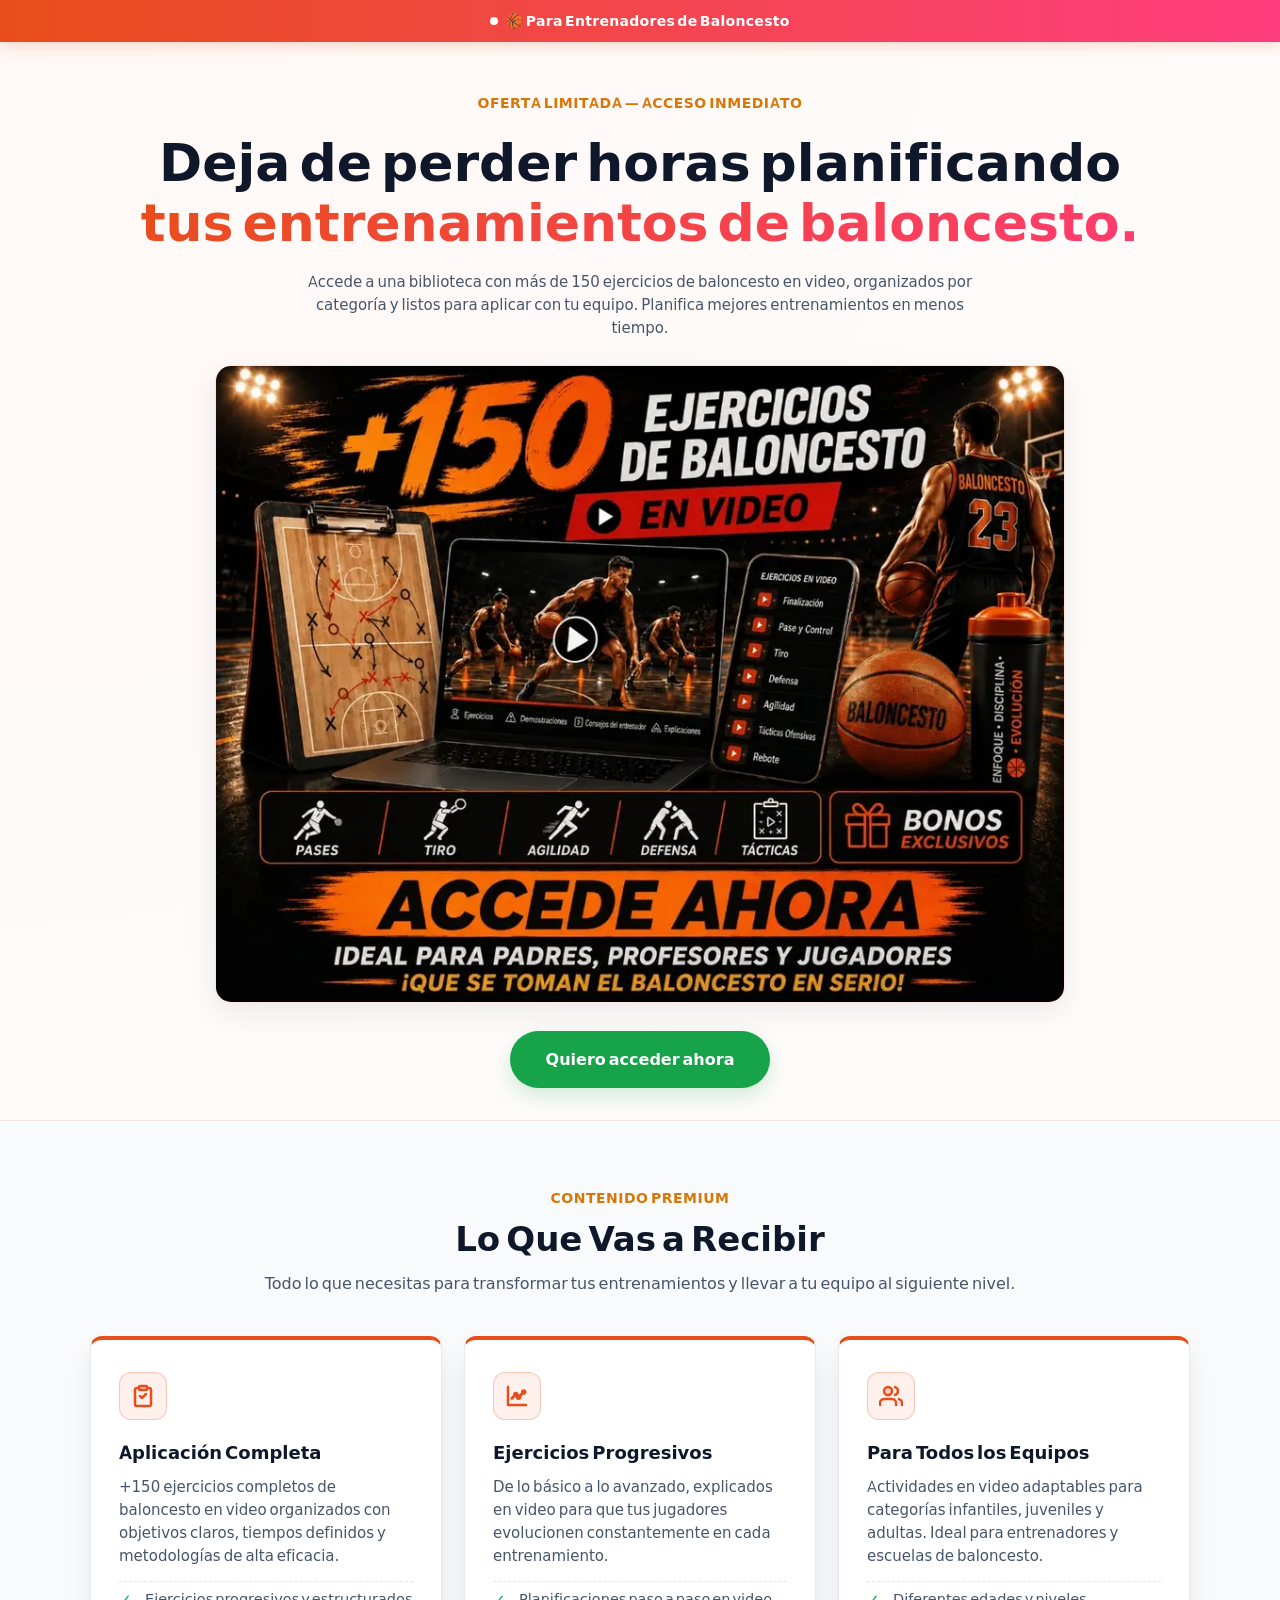
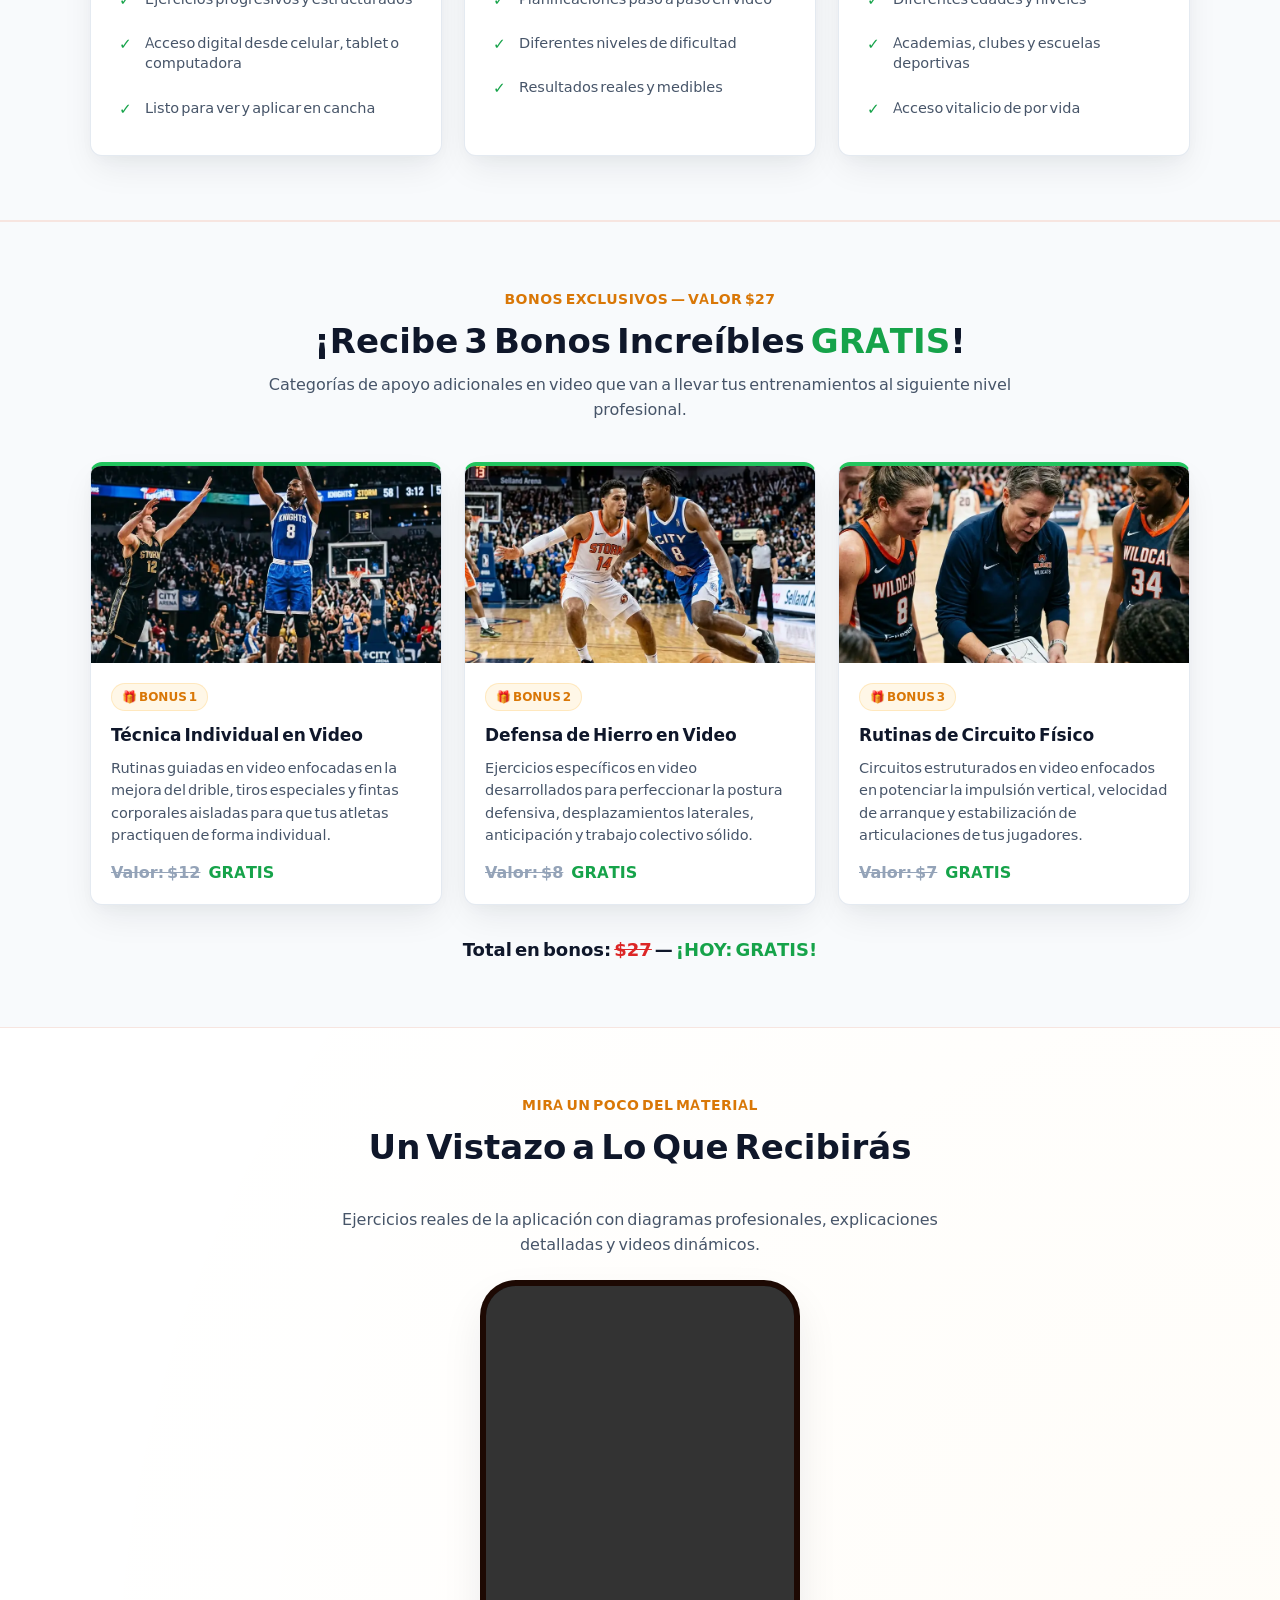
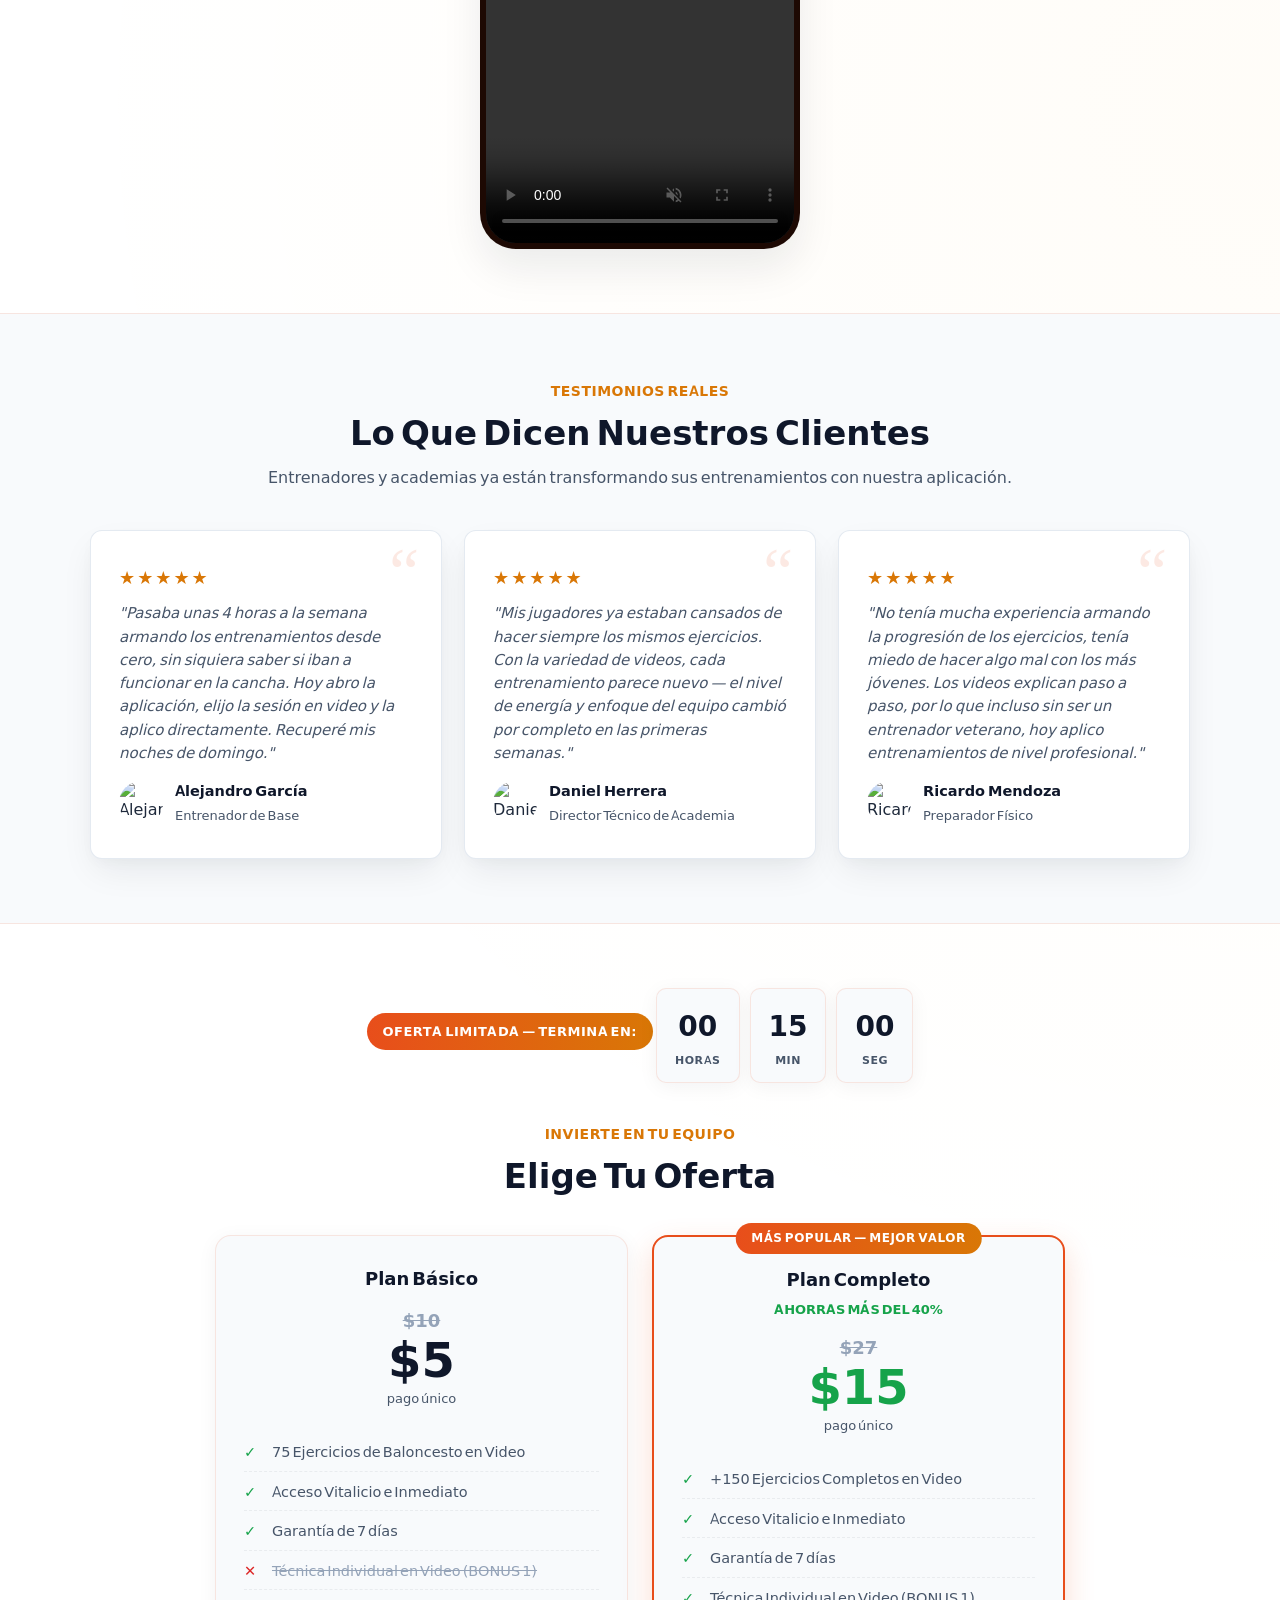
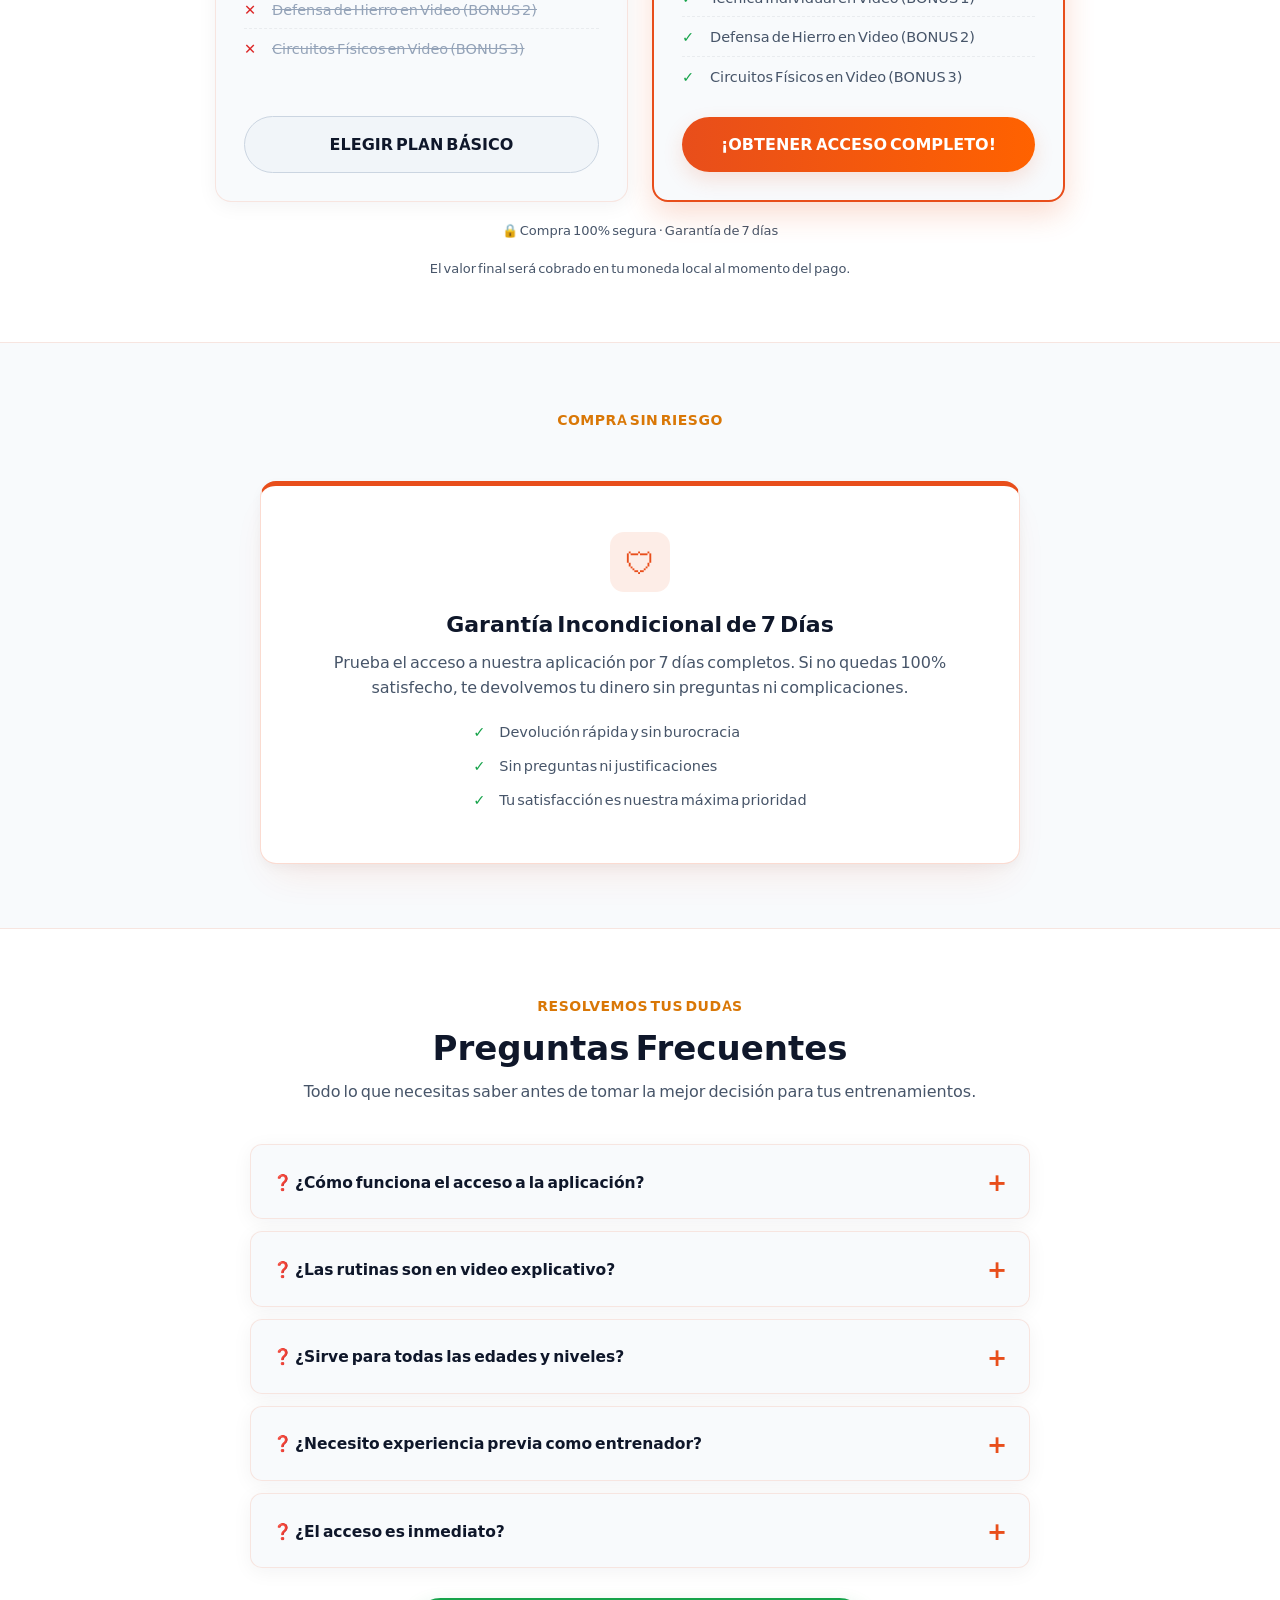
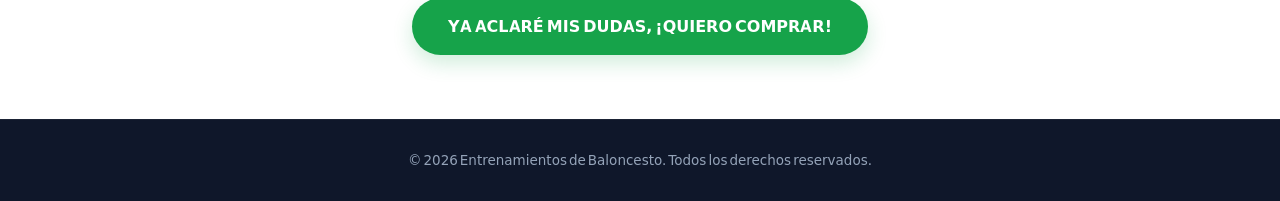
==== commit 7548a694: "Update - New localized topbar text" ====
--- a/index.html
+++ b/index.html
@@ -588,7 +588,7 @@
 
 <div class="topbar" role="banner">
   <span class="pulse" aria-hidden="true"></span>
-  <span>DESCUENTO EXCLUSIVO SOLO HOY • <span id="todayDate"></span></span>
+  <span>🏀 Para Entrenadores de Baloncesto</span>
 </div>
 
 <header class="hero">
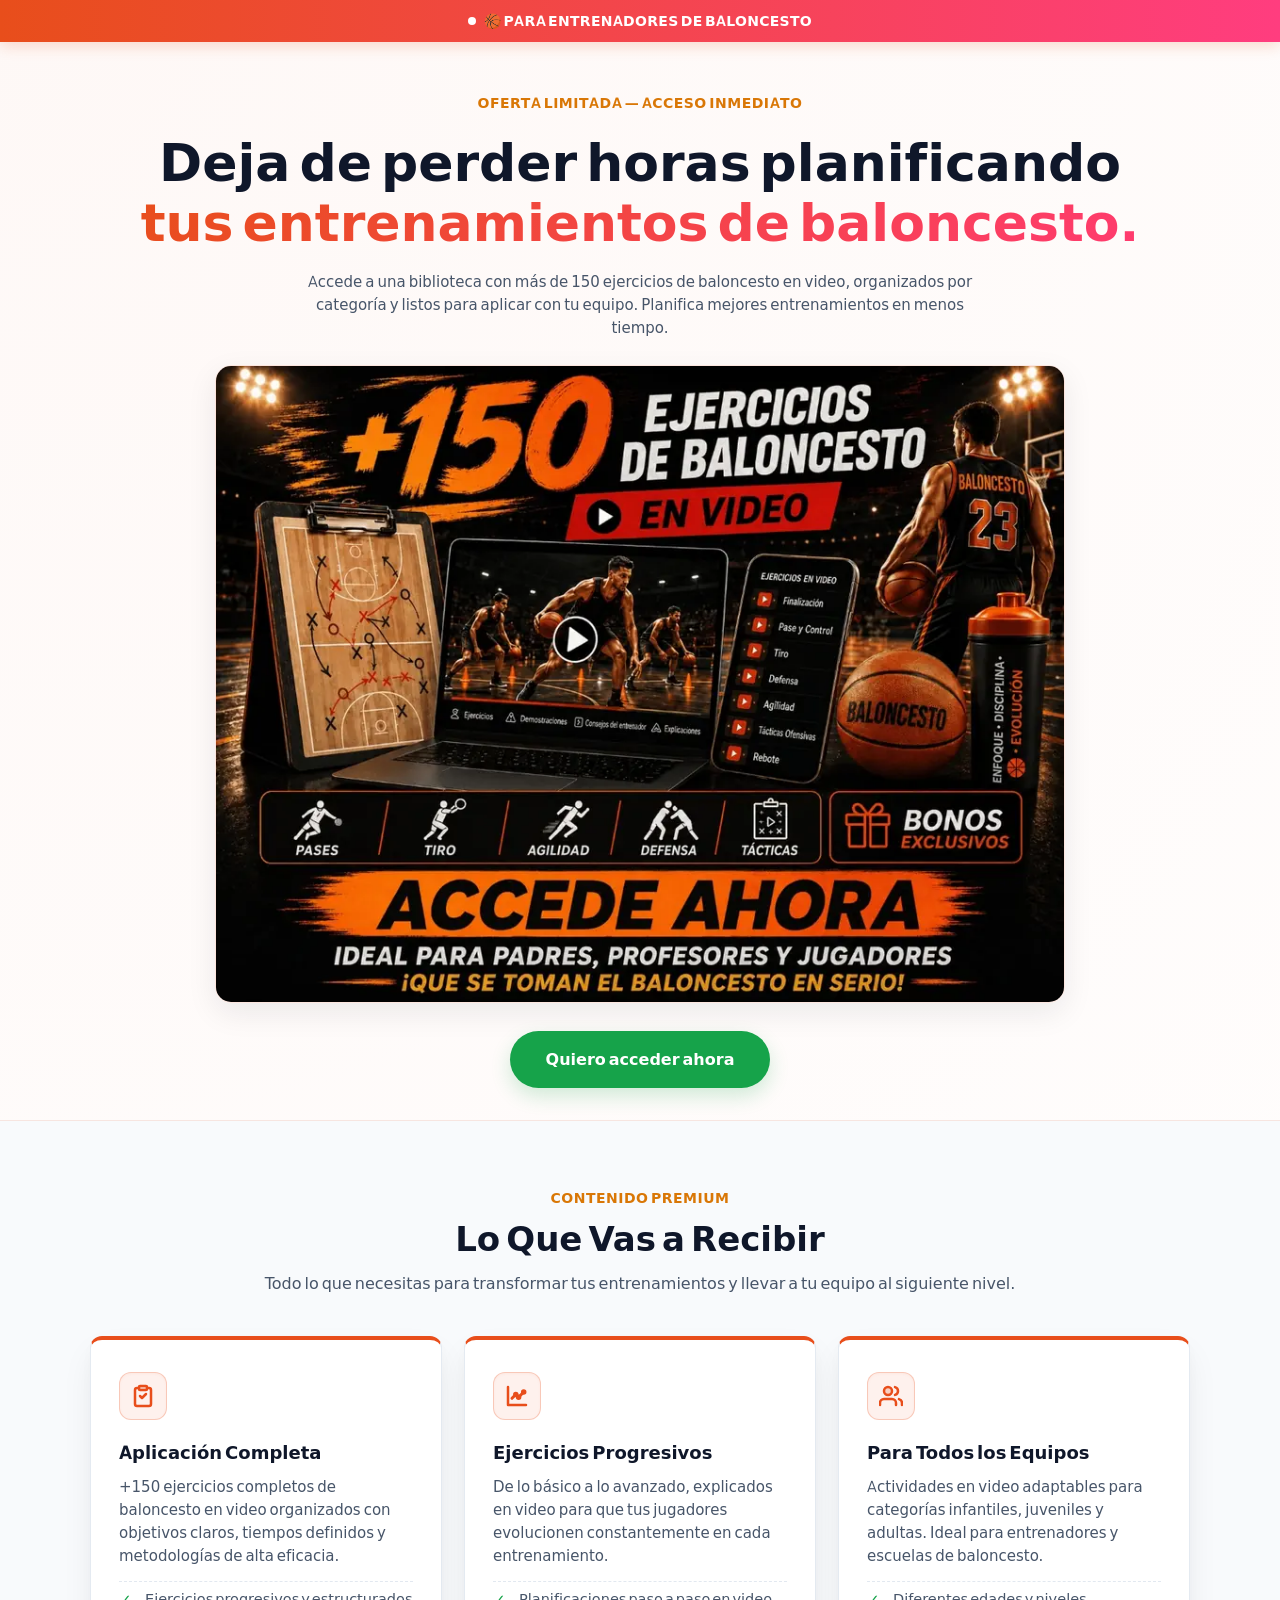
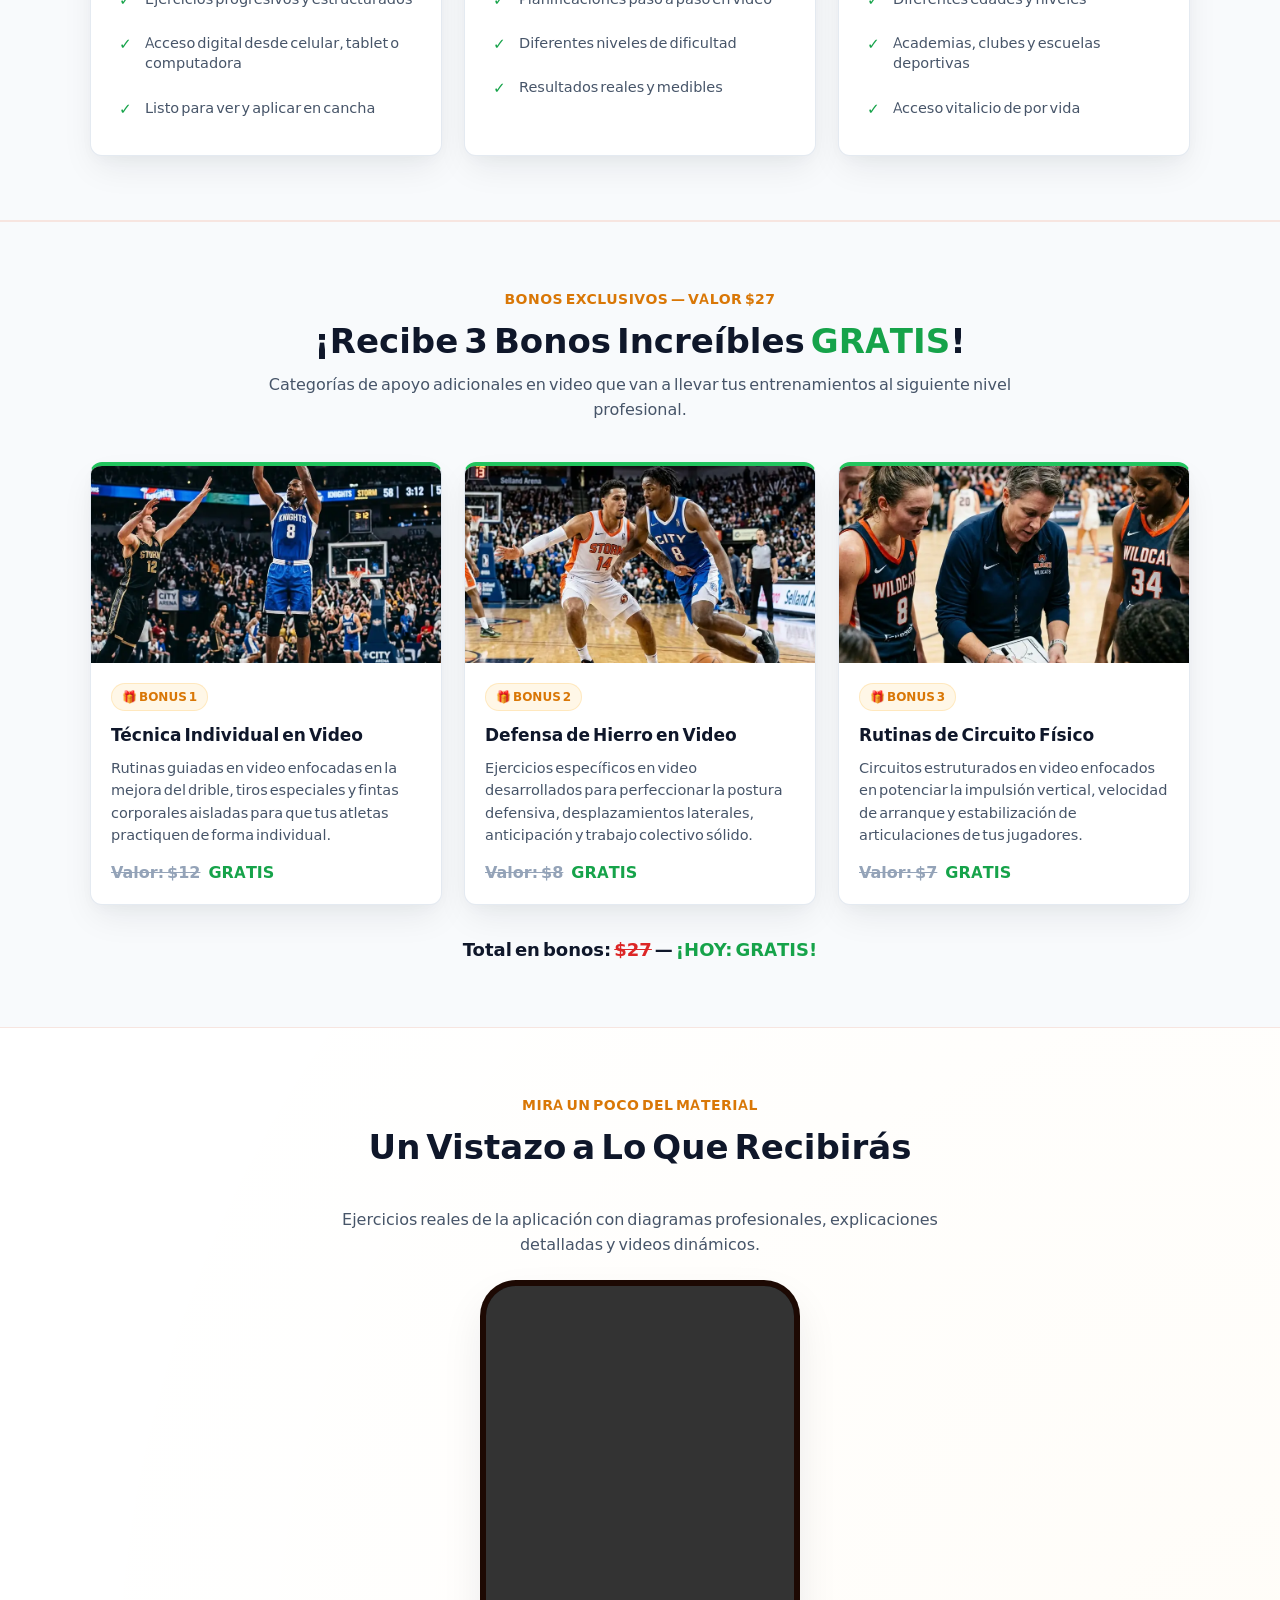
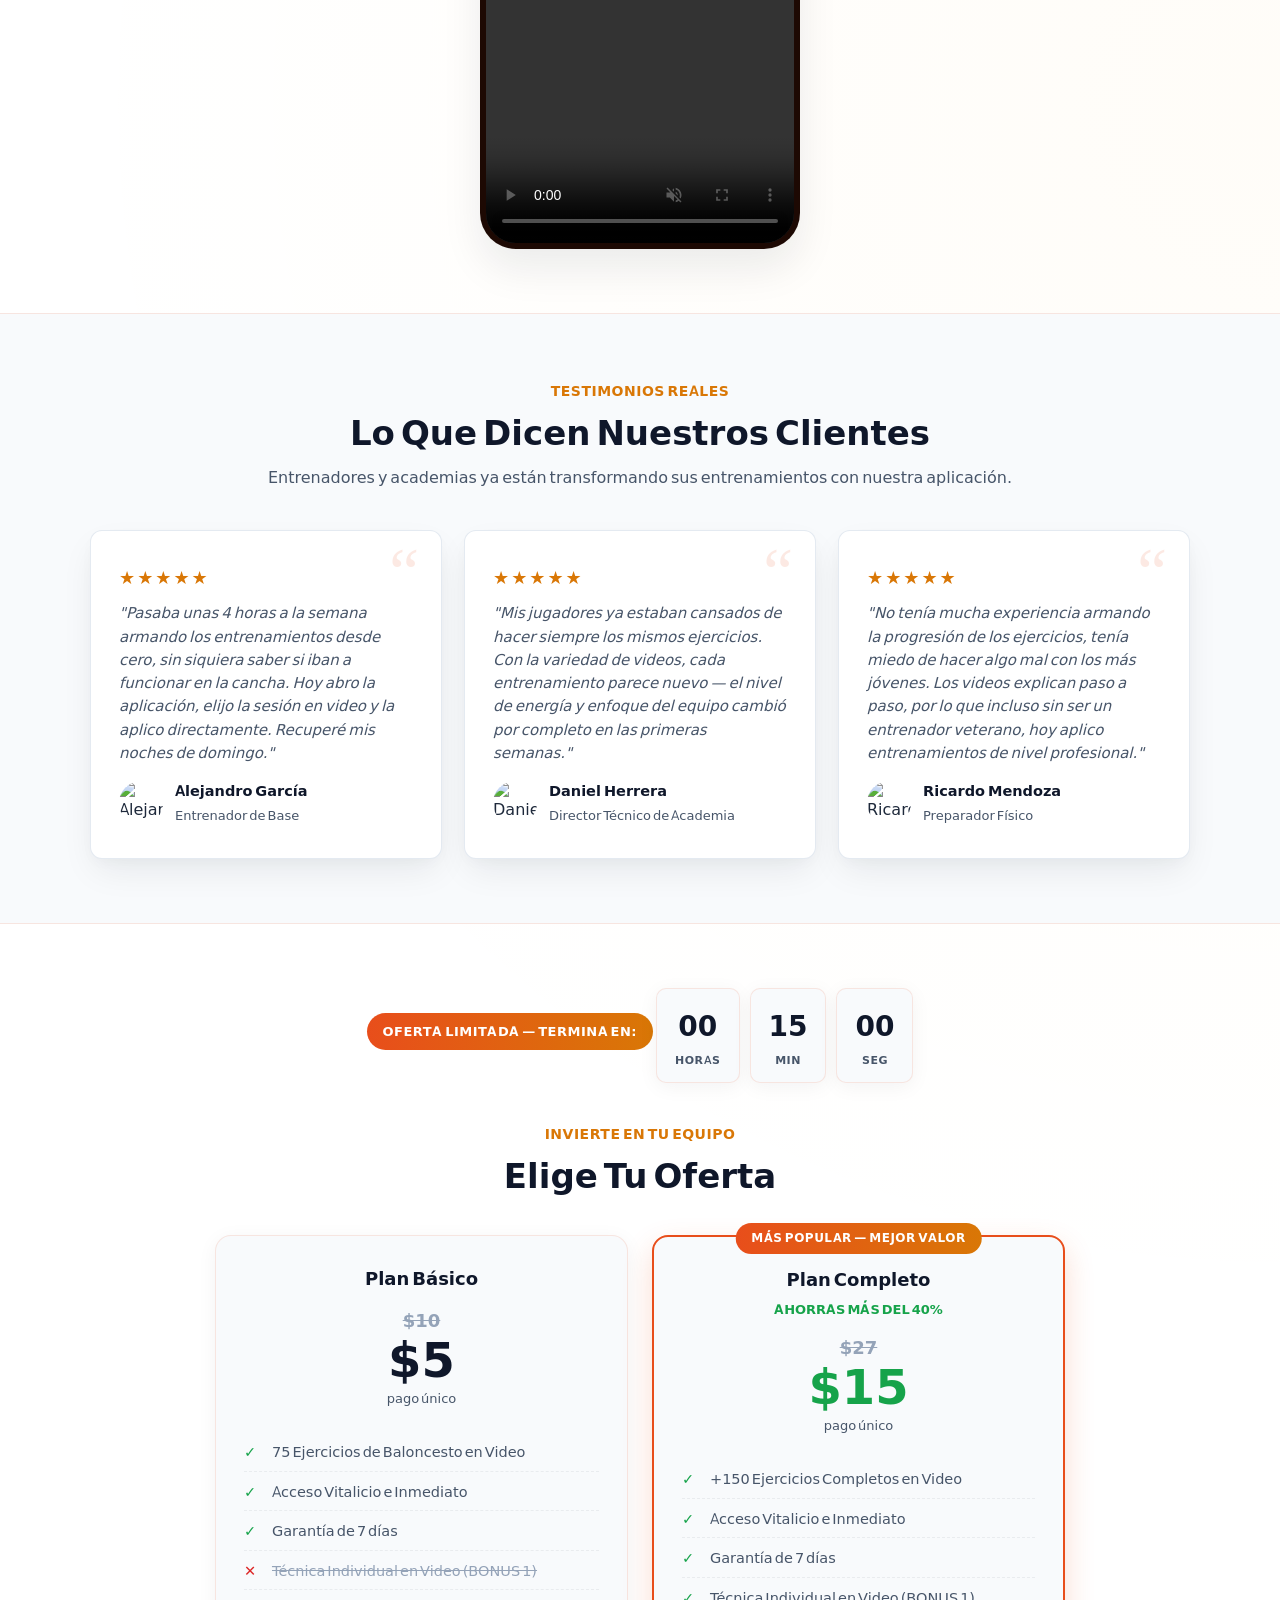
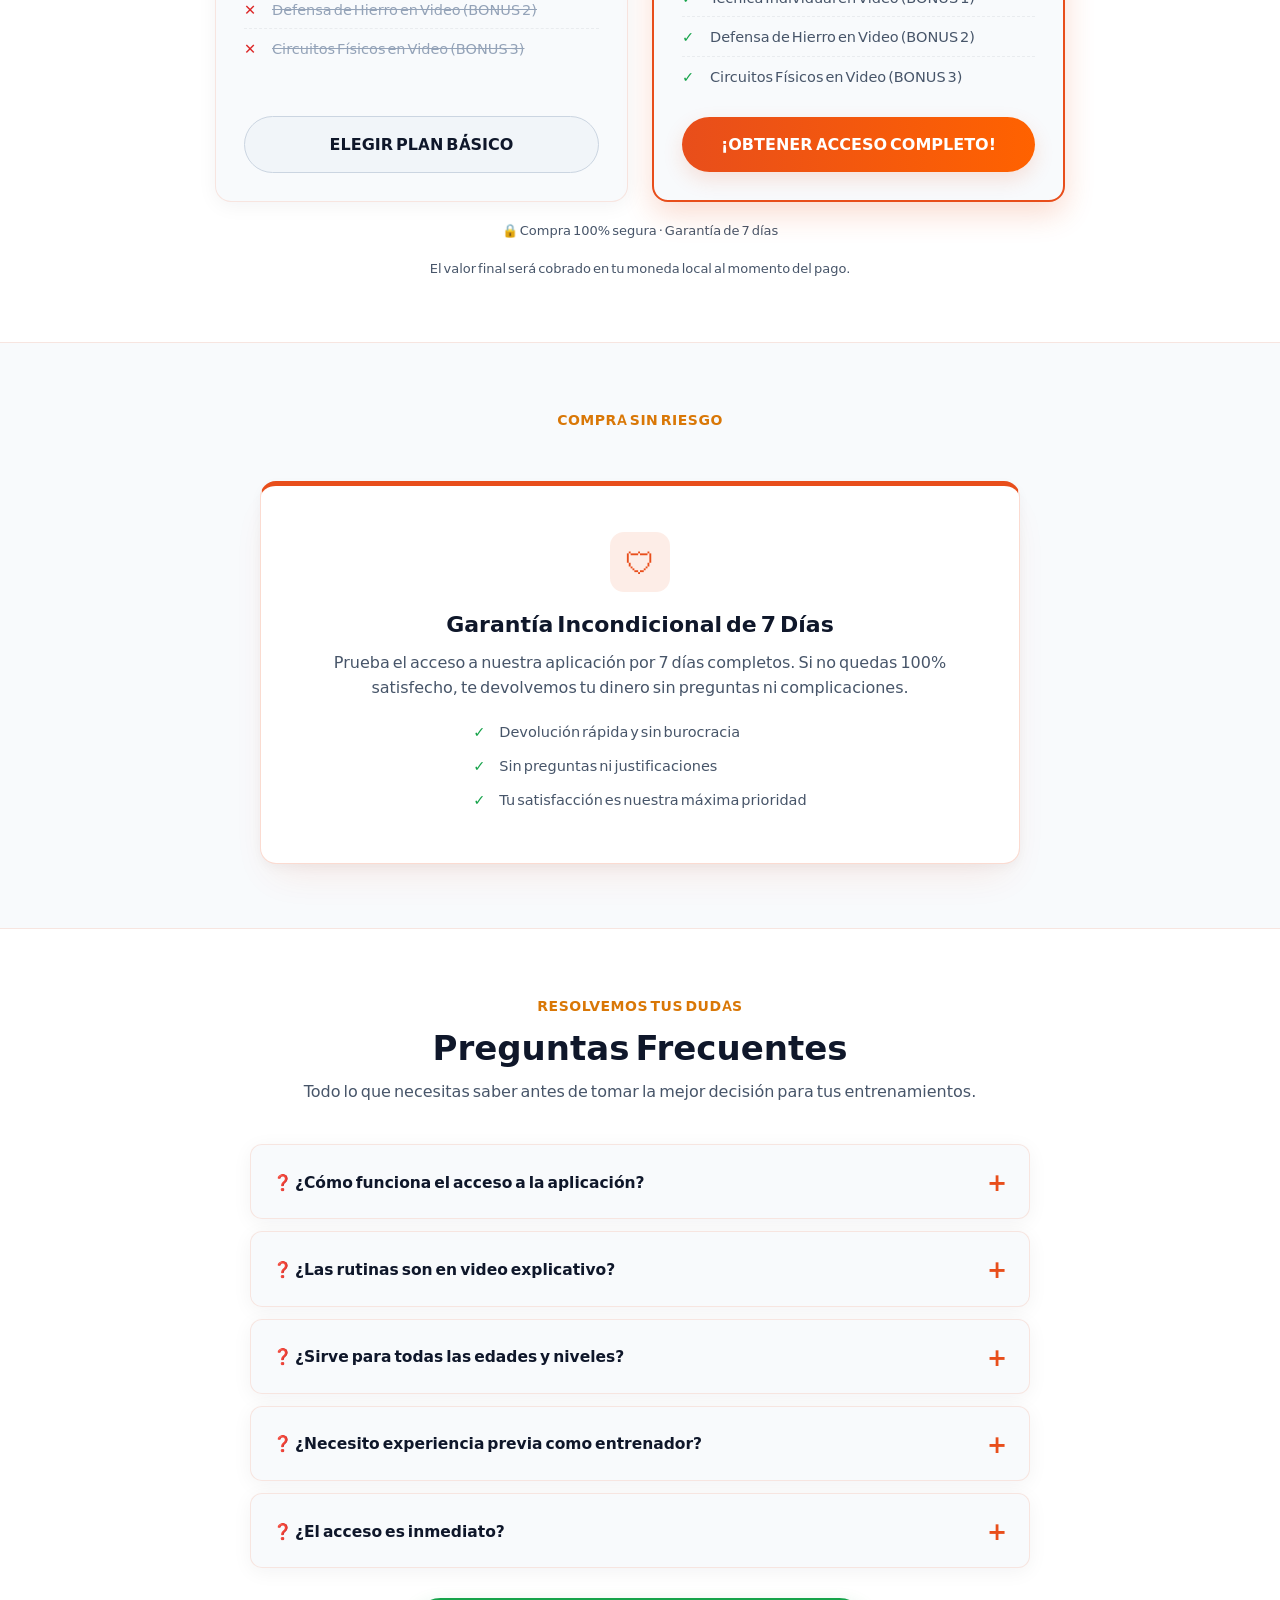
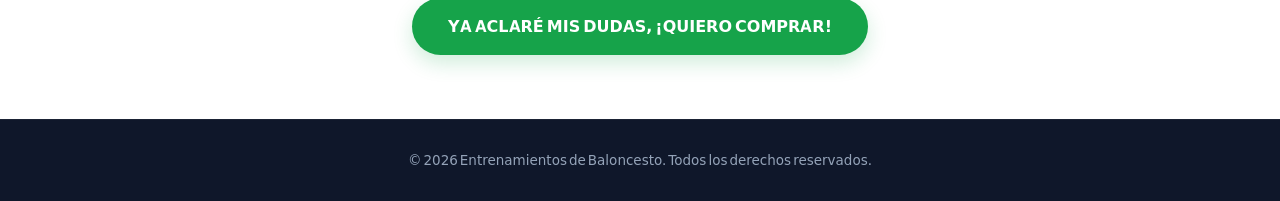
==== commit b904b7b6: "Update - Uppercase topbar text and increase font sizes for mobile readability" ====
--- a/index.html
+++ b/index.html
@@ -508,7 +508,7 @@
 .modal .btn-secondary{display:block;text-align:center;color:var(--text-secondary);text-decoration:underline;font-size:14px}
 
 @media (max-width:480px){
-  .topbar { font-size: 11.5px; padding: 6px 12px; }
+  .topbar { font-size: 13px; padding: 8px 12px; }
   .hero p.sub { font-size: 13px; margin: 14px auto 20px; line-height: 1.45; }
   .timer .box{min-width:62px;padding:12px 12px;font-size:22px}
   section{padding:48px 0}
@@ -588,7 +588,7 @@
 
 <div class="topbar" role="banner">
   <span class="pulse" aria-hidden="true"></span>
-  <span>🏀 Para Entrenadores de Baloncesto</span>
+  <span>🏀 PARA ENTRENADORES DE BALONCESTO</span>
 </div>
 
 <header class="hero">
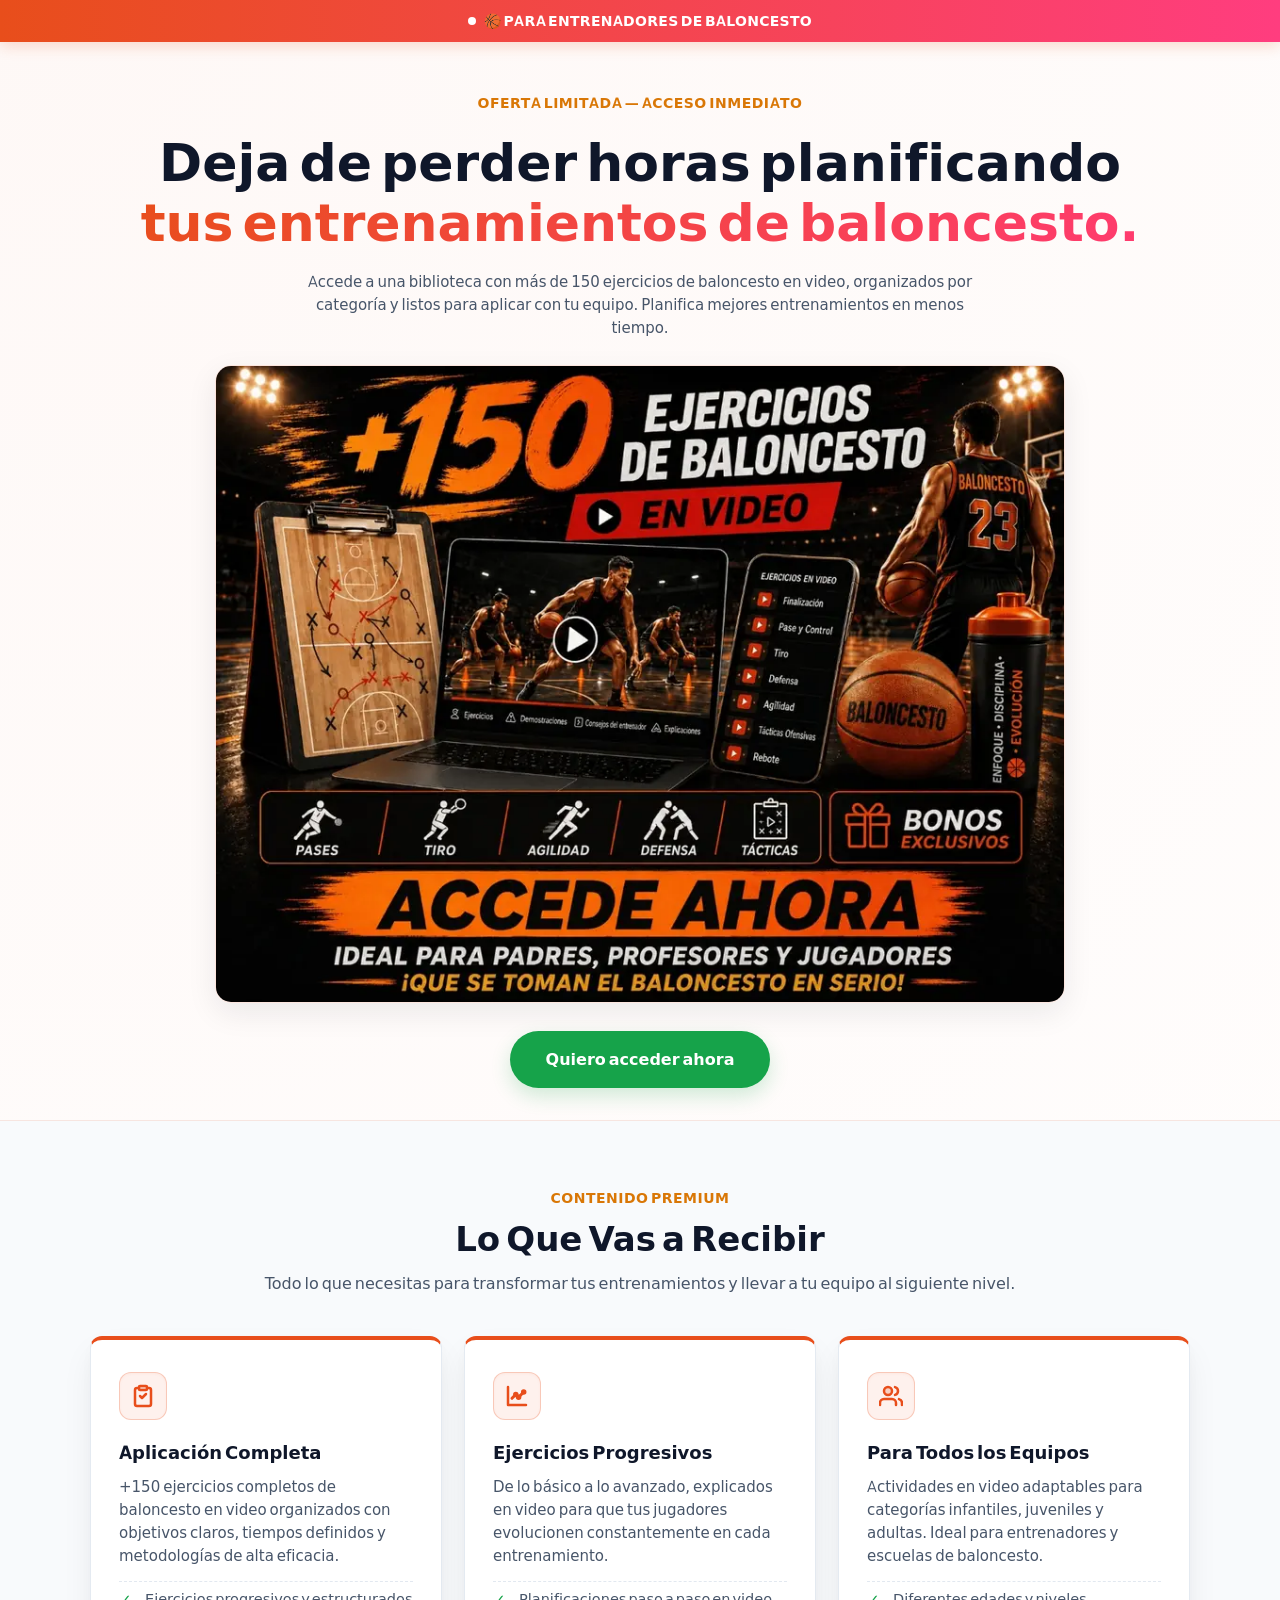
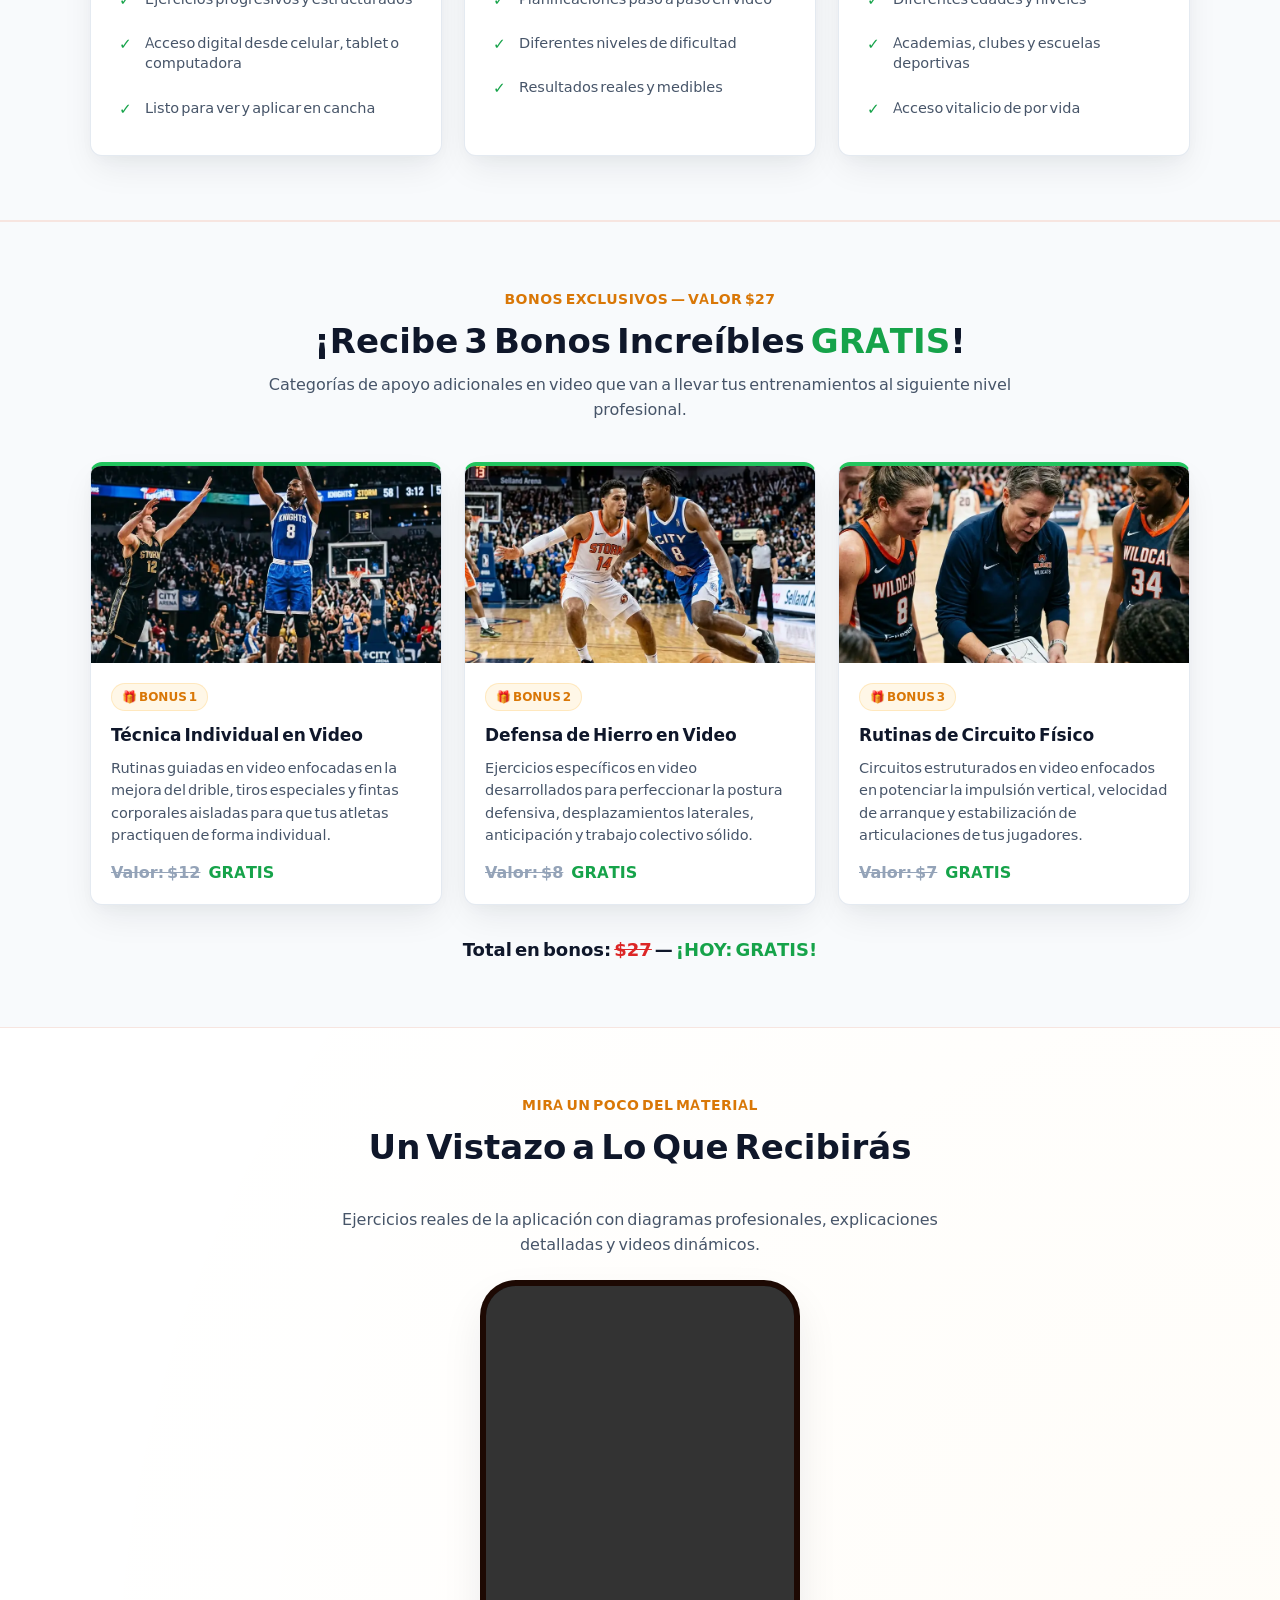
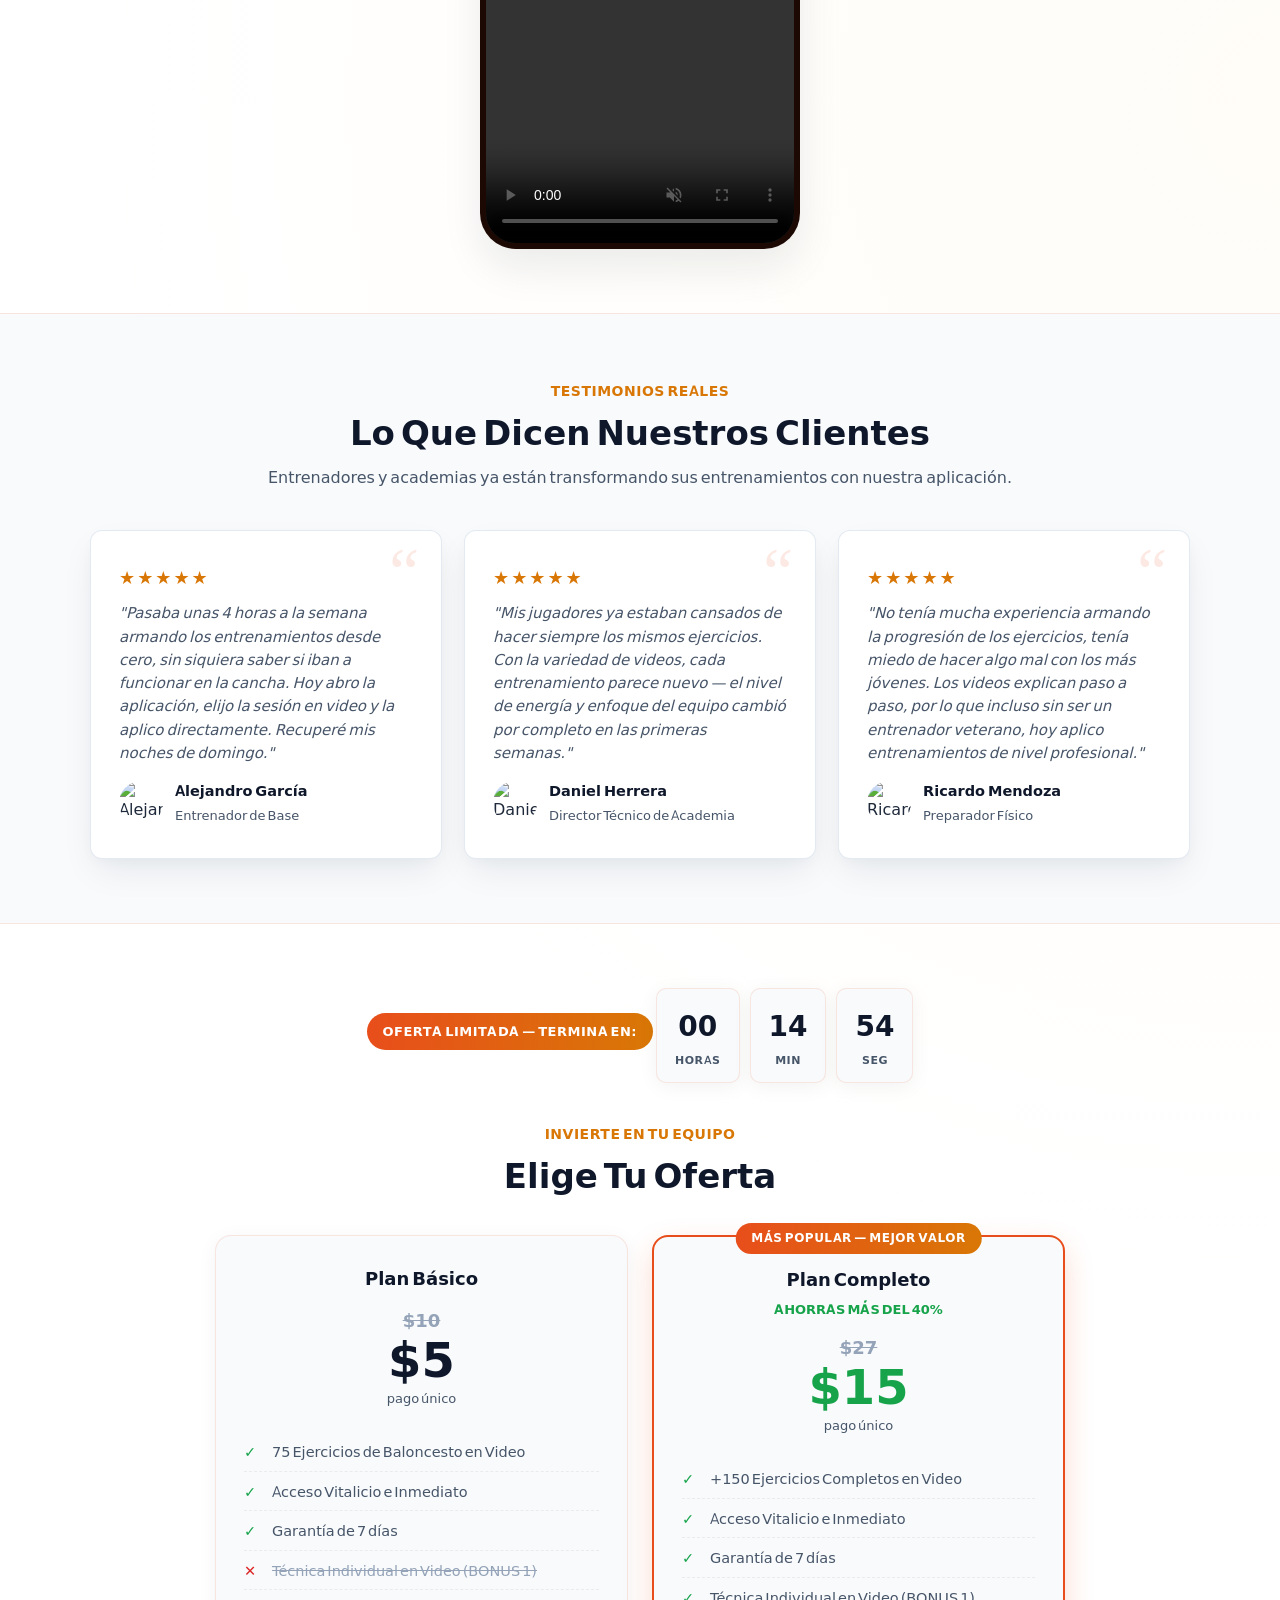
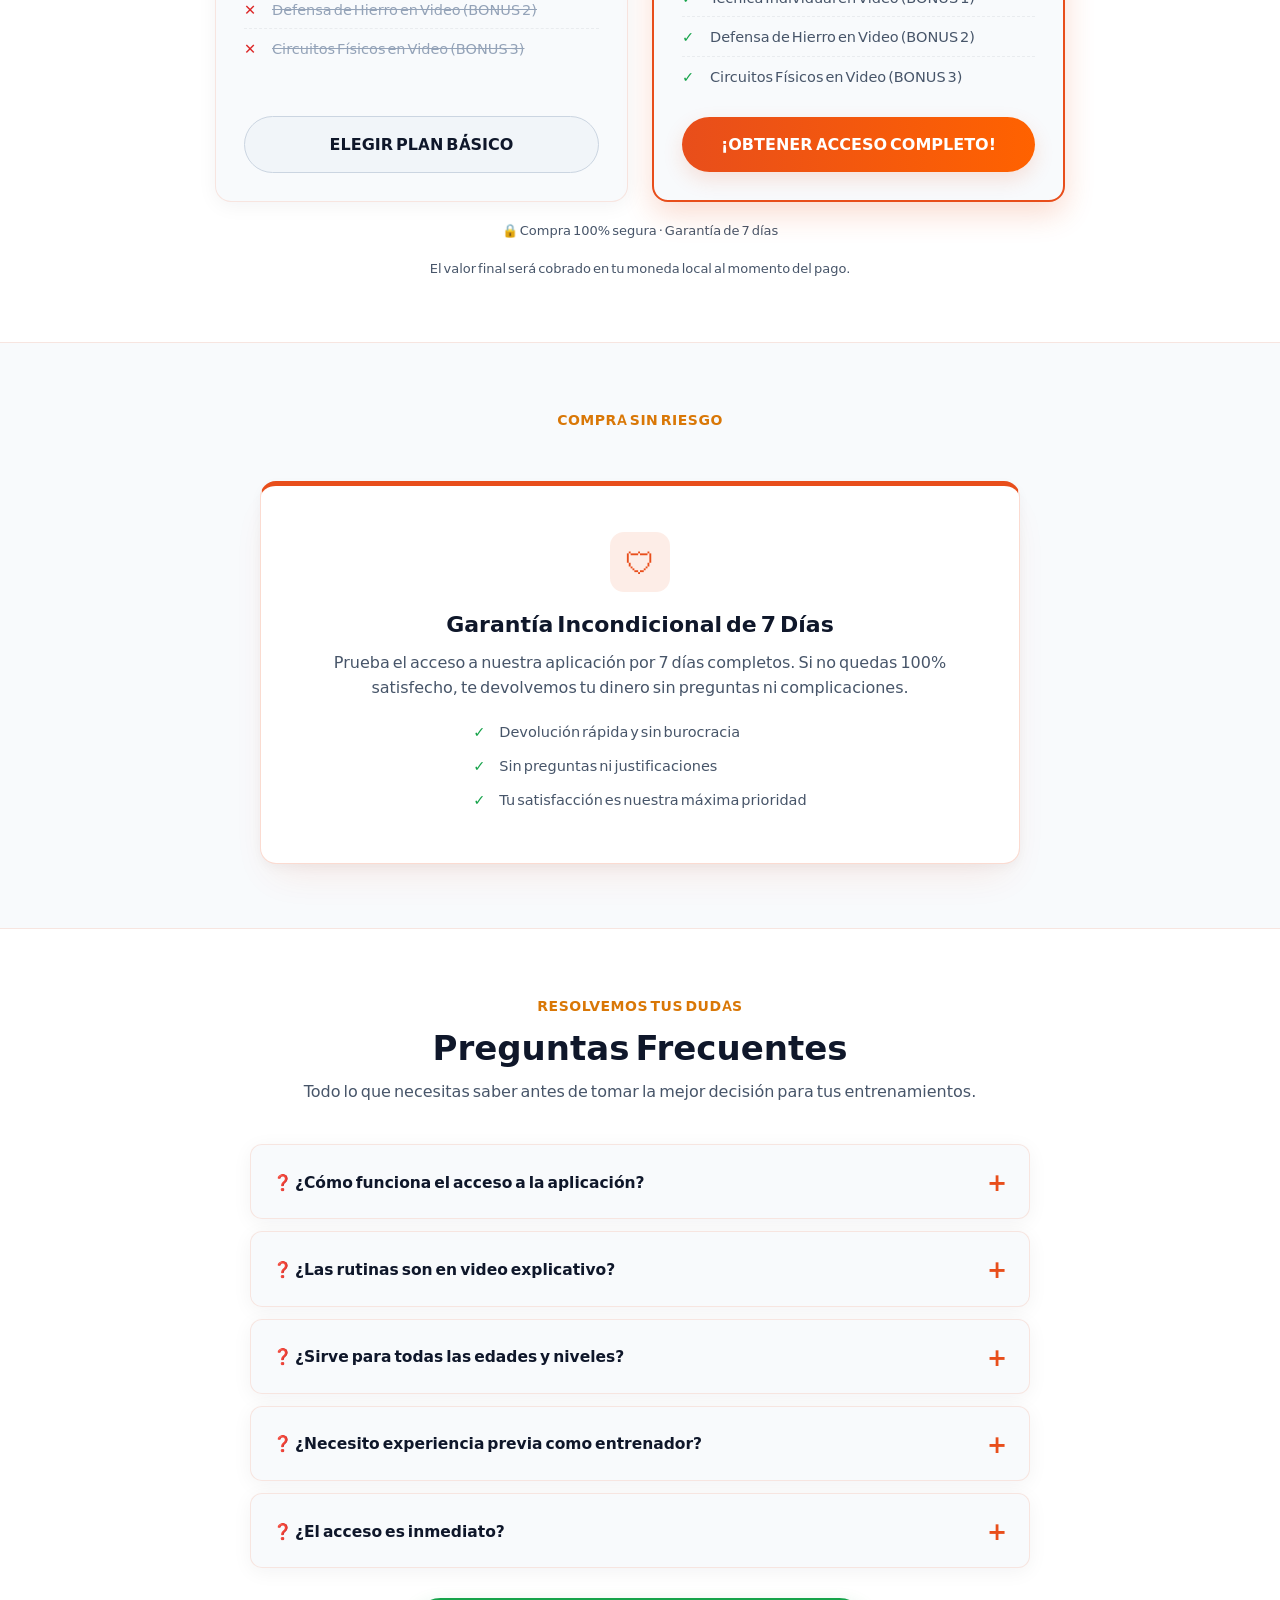
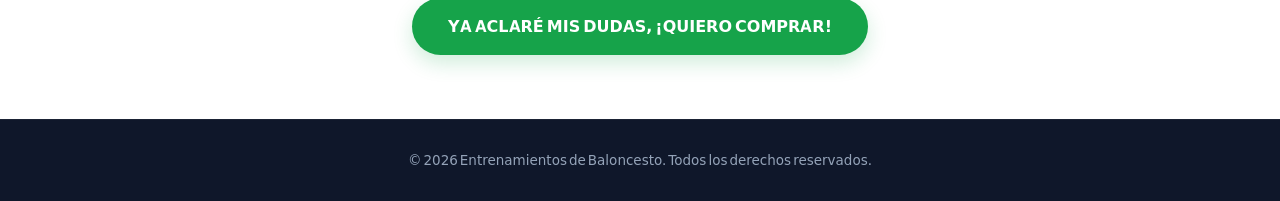
==== commit 68b54d64: "Fix - Guard topbar date text assignment to prevent script crashes" ====
--- a/index.html
+++ b/index.html
@@ -852,9 +852,12 @@
 <script>
 // Date in top bar
 (function(){
-  var d=new Date();
-  var options = { day: 'numeric', month: 'long' };
-  document.getElementById('todayDate').textContent=d.toLocaleDateString('es-ES', options)+' de '+d.getFullYear();
+  var el = document.getElementById('todayDate');
+  if (el) {
+    var d=new Date();
+    var options = { day: 'numeric', month: 'long' };
+    el.textContent=d.toLocaleDateString('es-ES', options)+' de '+d.getFullYear();
+  }
 })();
 
 // Set dynamic date in promo banner
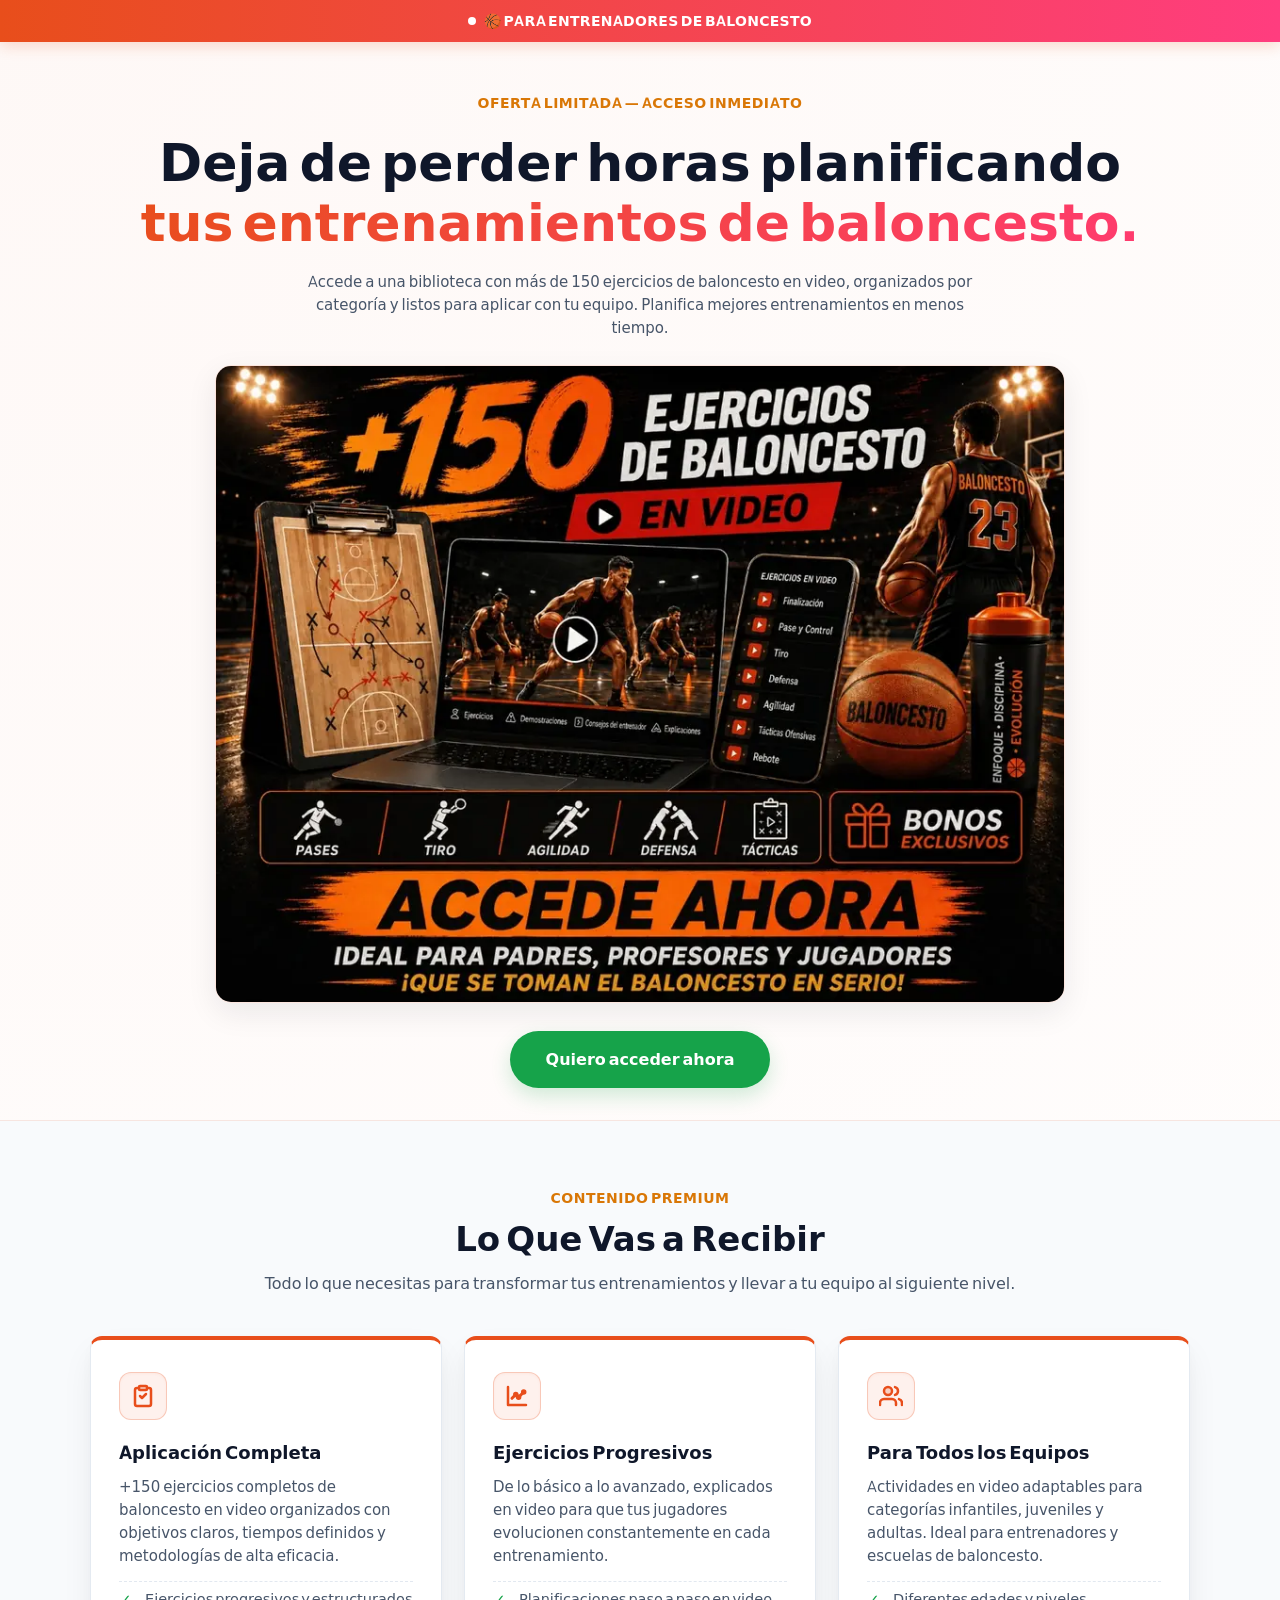
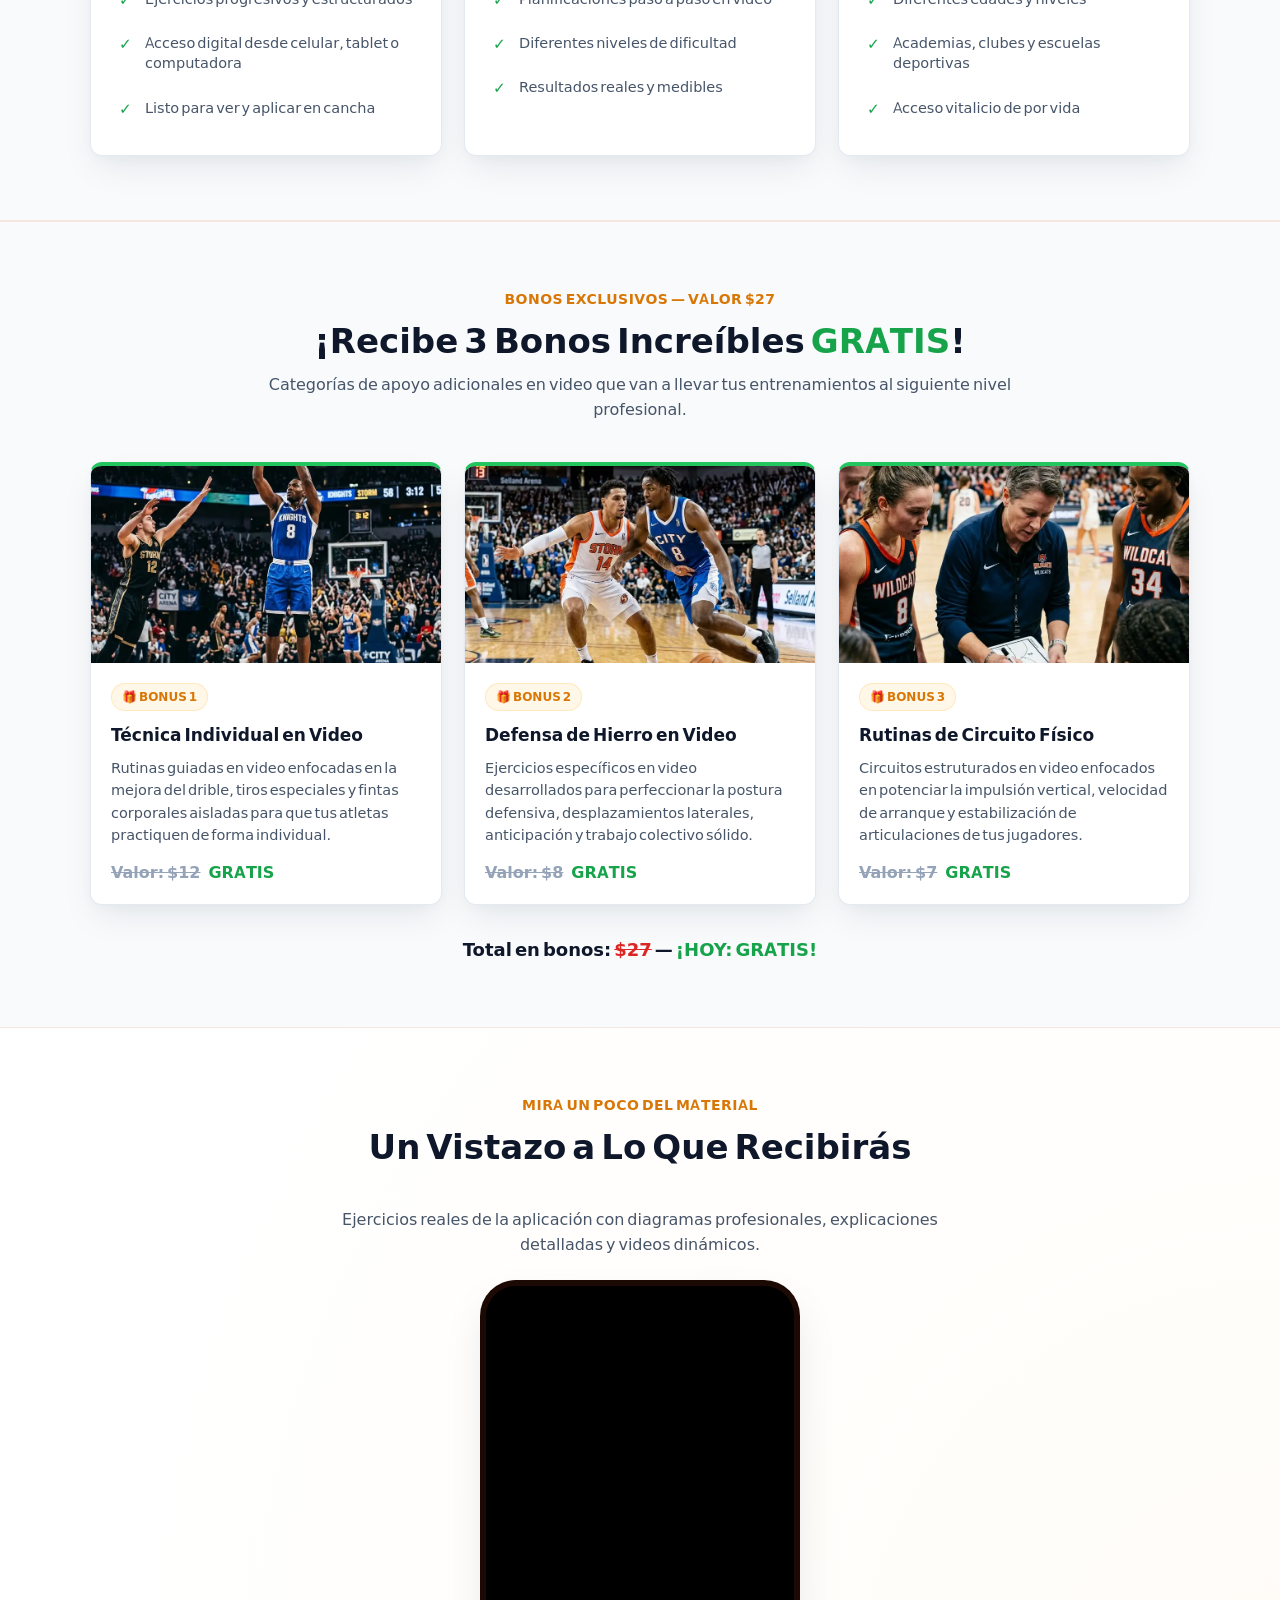
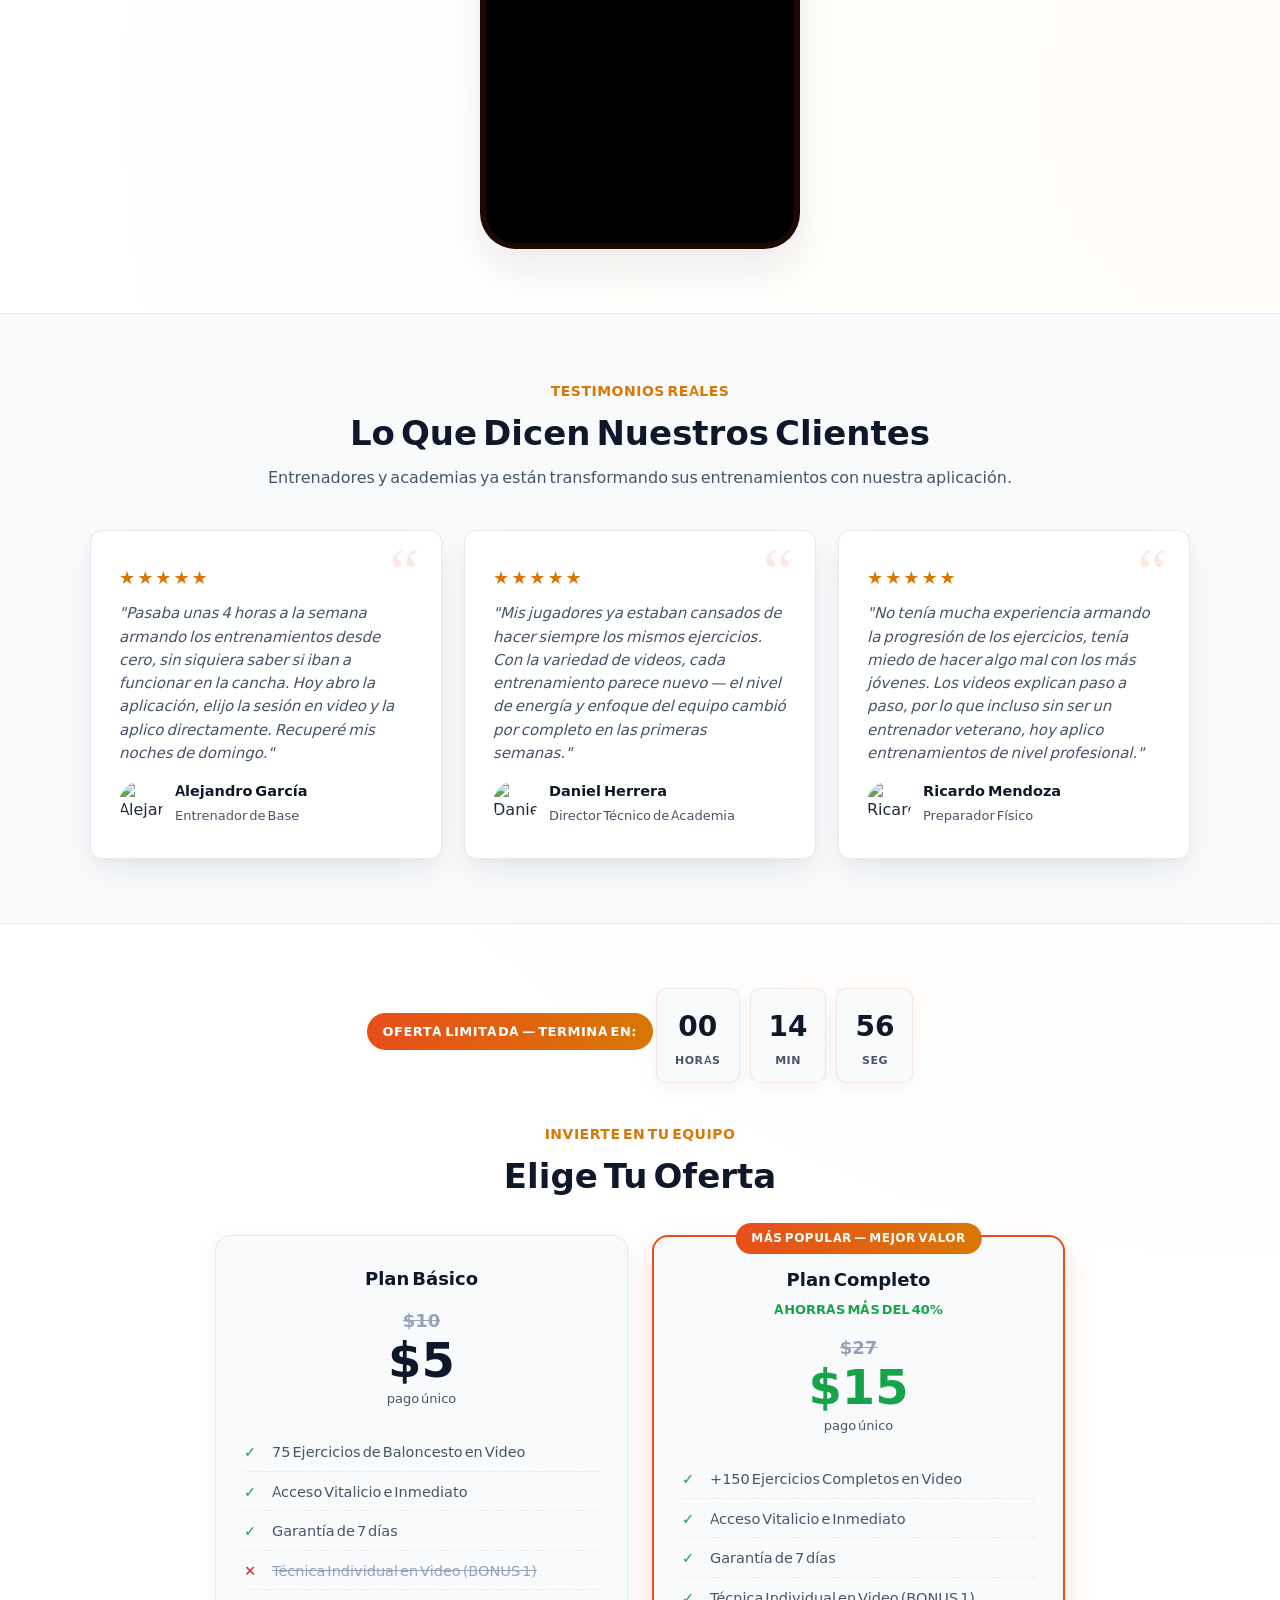
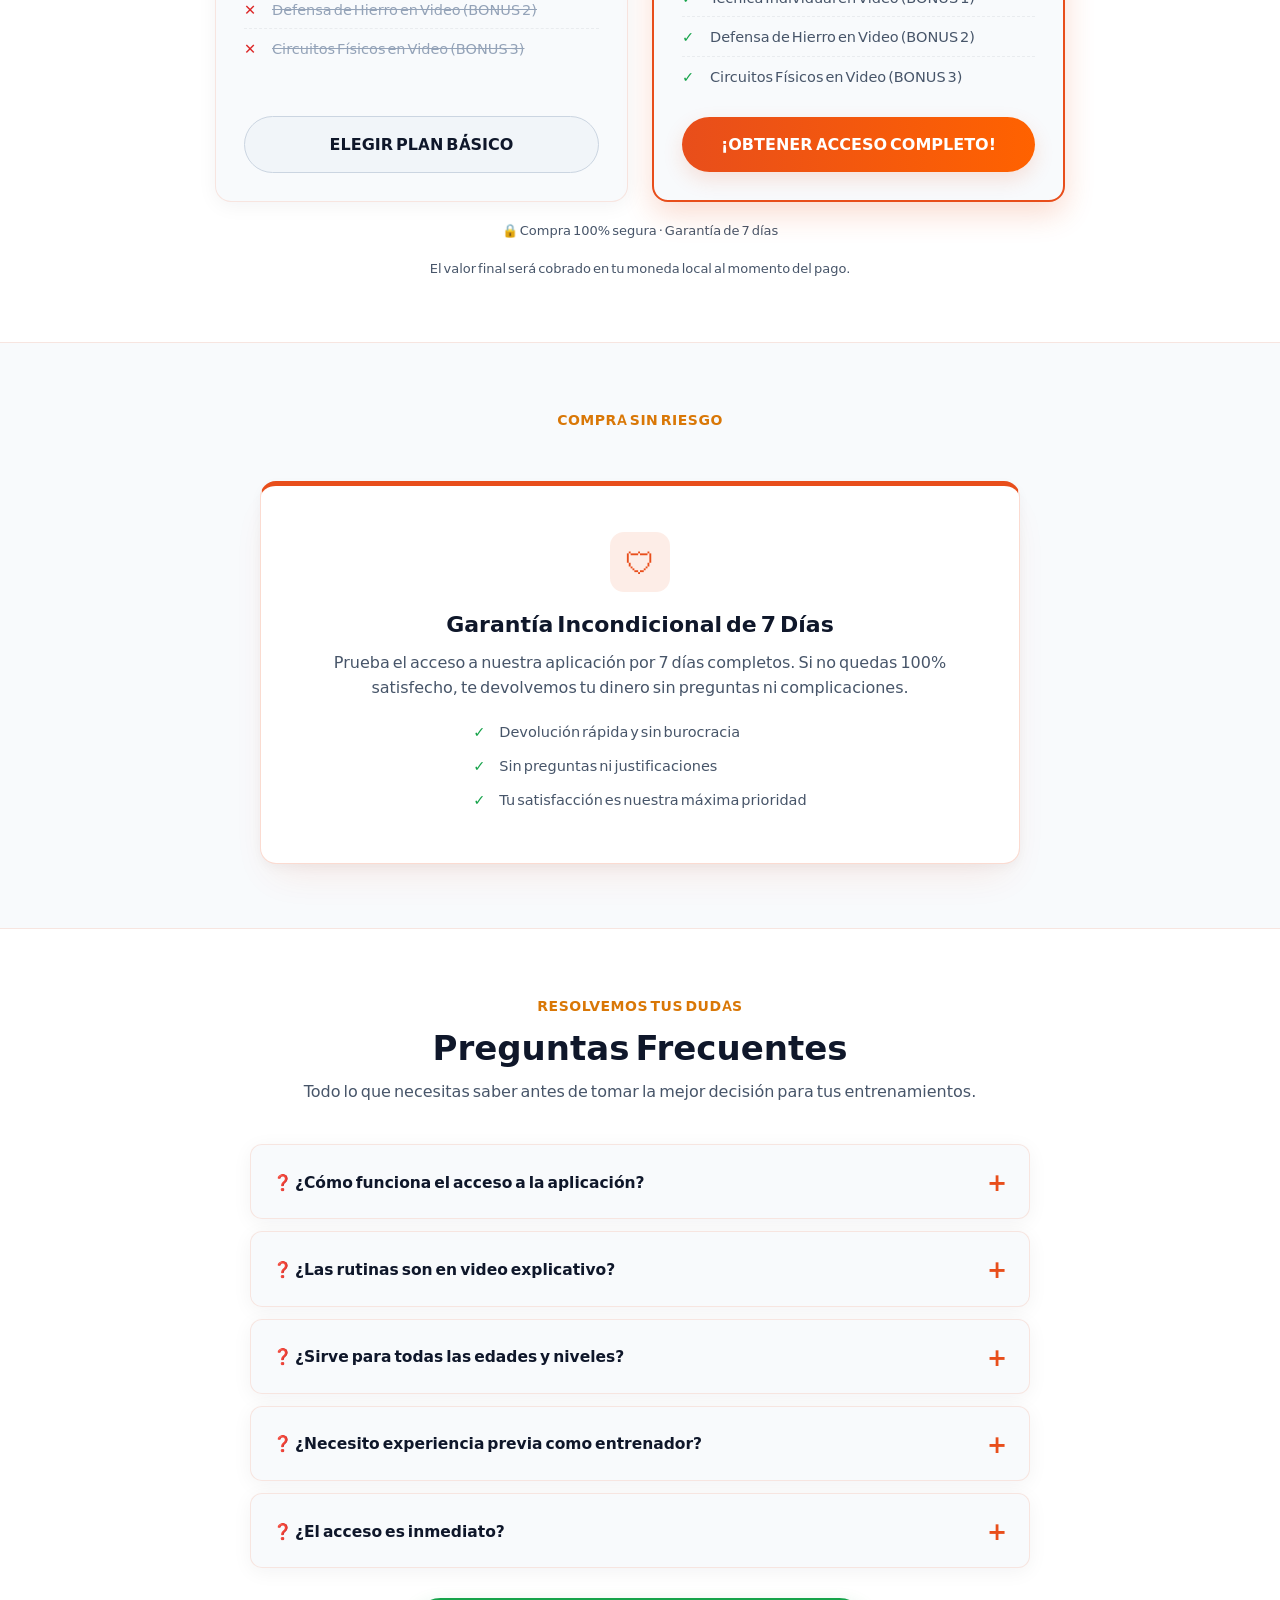
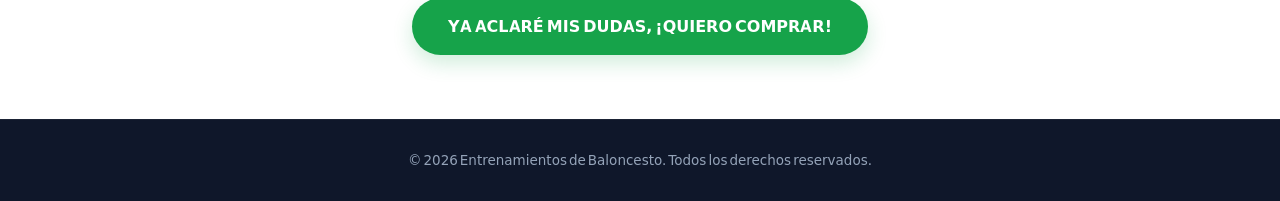
==== commit 18bb42a6: "Update - Remove video element controls attribute for clean autoplay loop" ====
--- a/index.html
+++ b/index.html
@@ -697,7 +697,7 @@
     <p class="carousel-intro">Ejercicios reales de la aplicación con diagramas profesionales, explicaciones detalladas y videos dinámicos.</p>
     
     <div class="app-video-container">
-      <video class="app-video" autoplay loop muted playsinline controls>
+      <video class="app-video" autoplay loop muted playsinline>
         <source src="videos/video_esp_pg.mp4" type="video/mp4">
         Your browser does not support the video tag.
       </video>
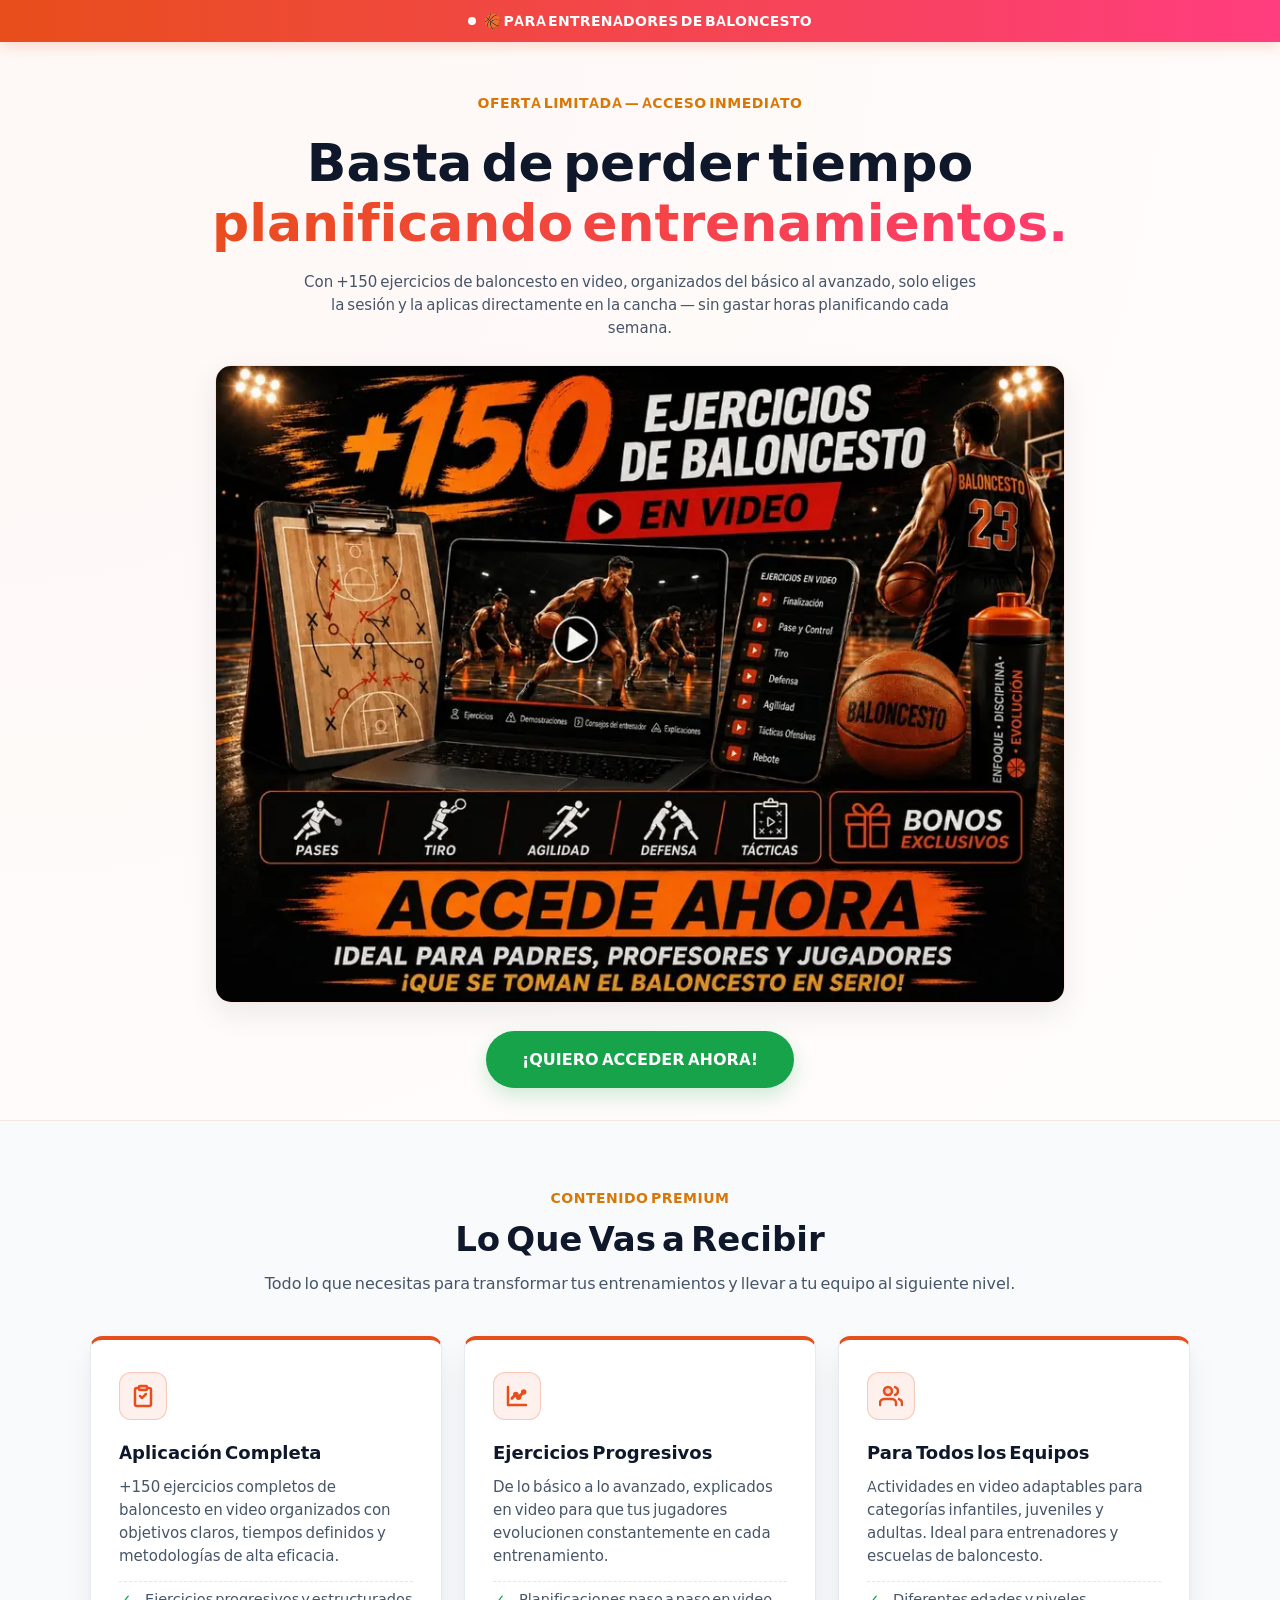
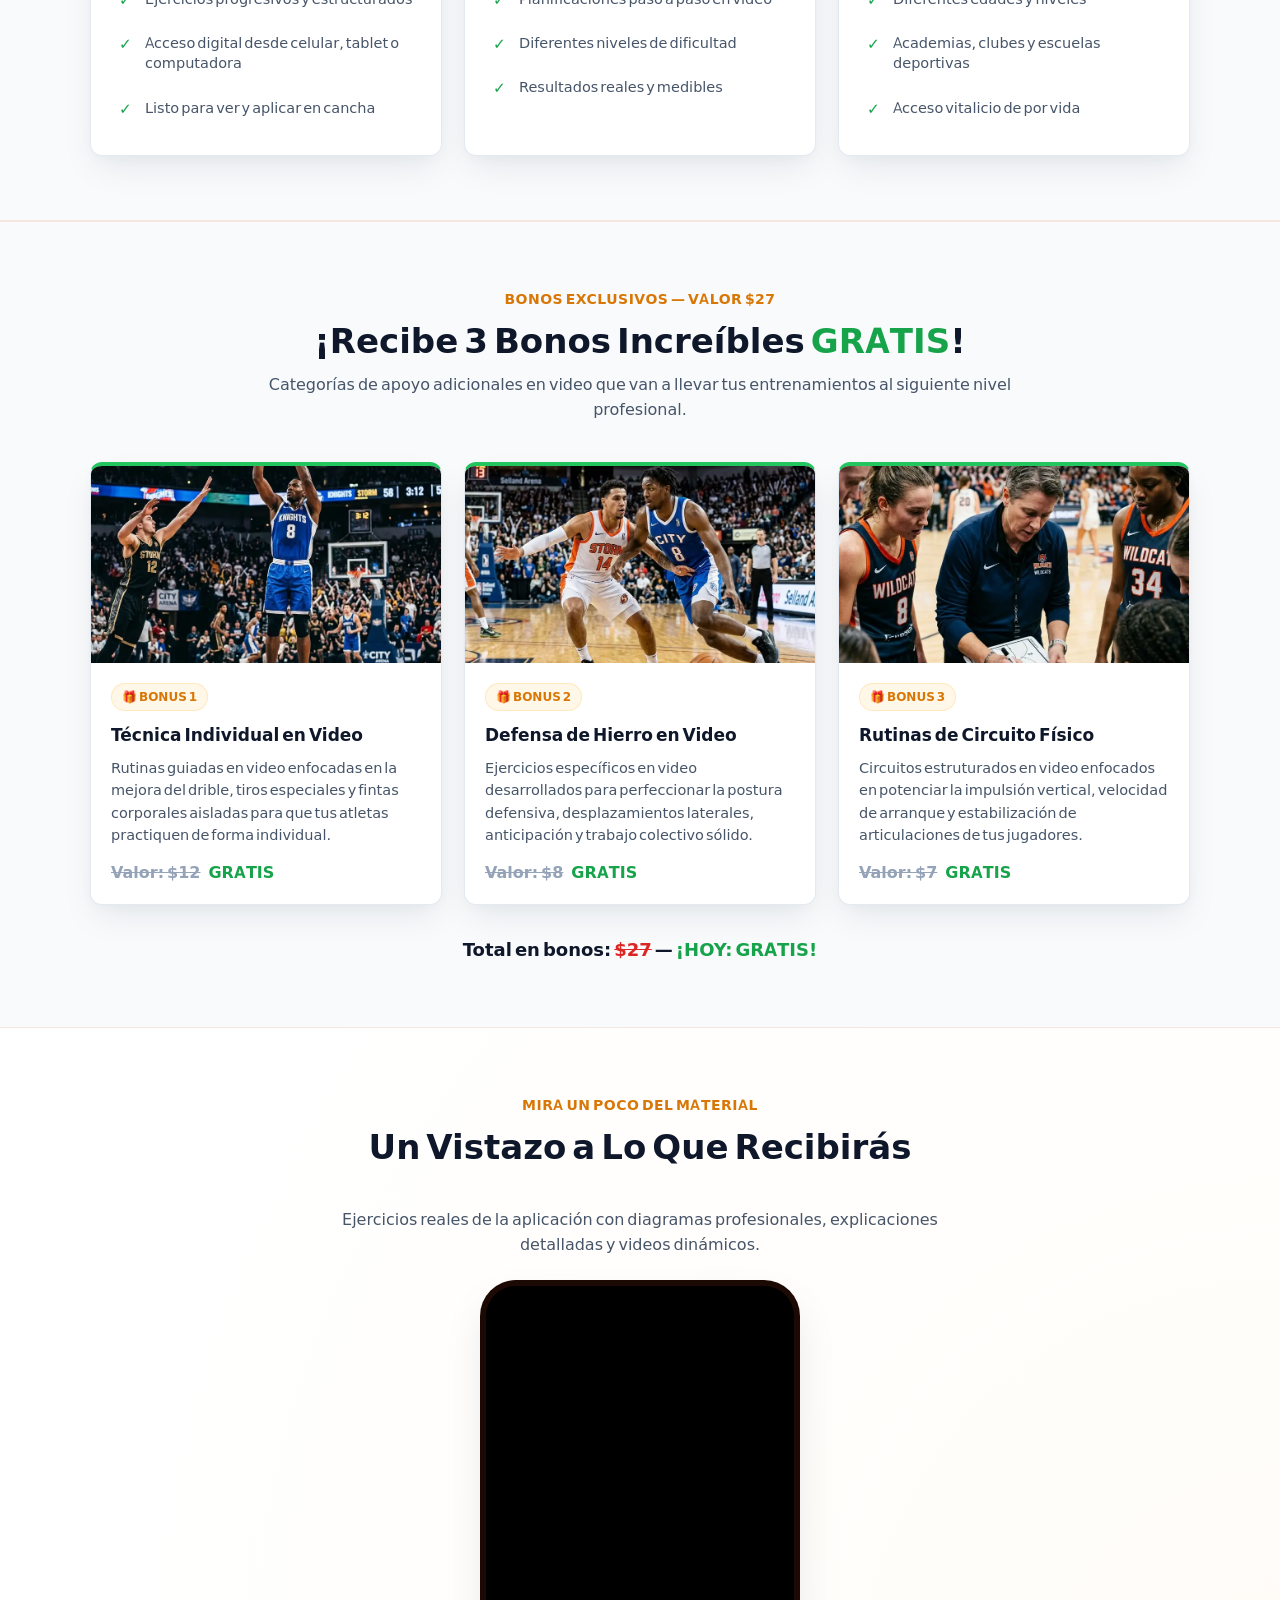
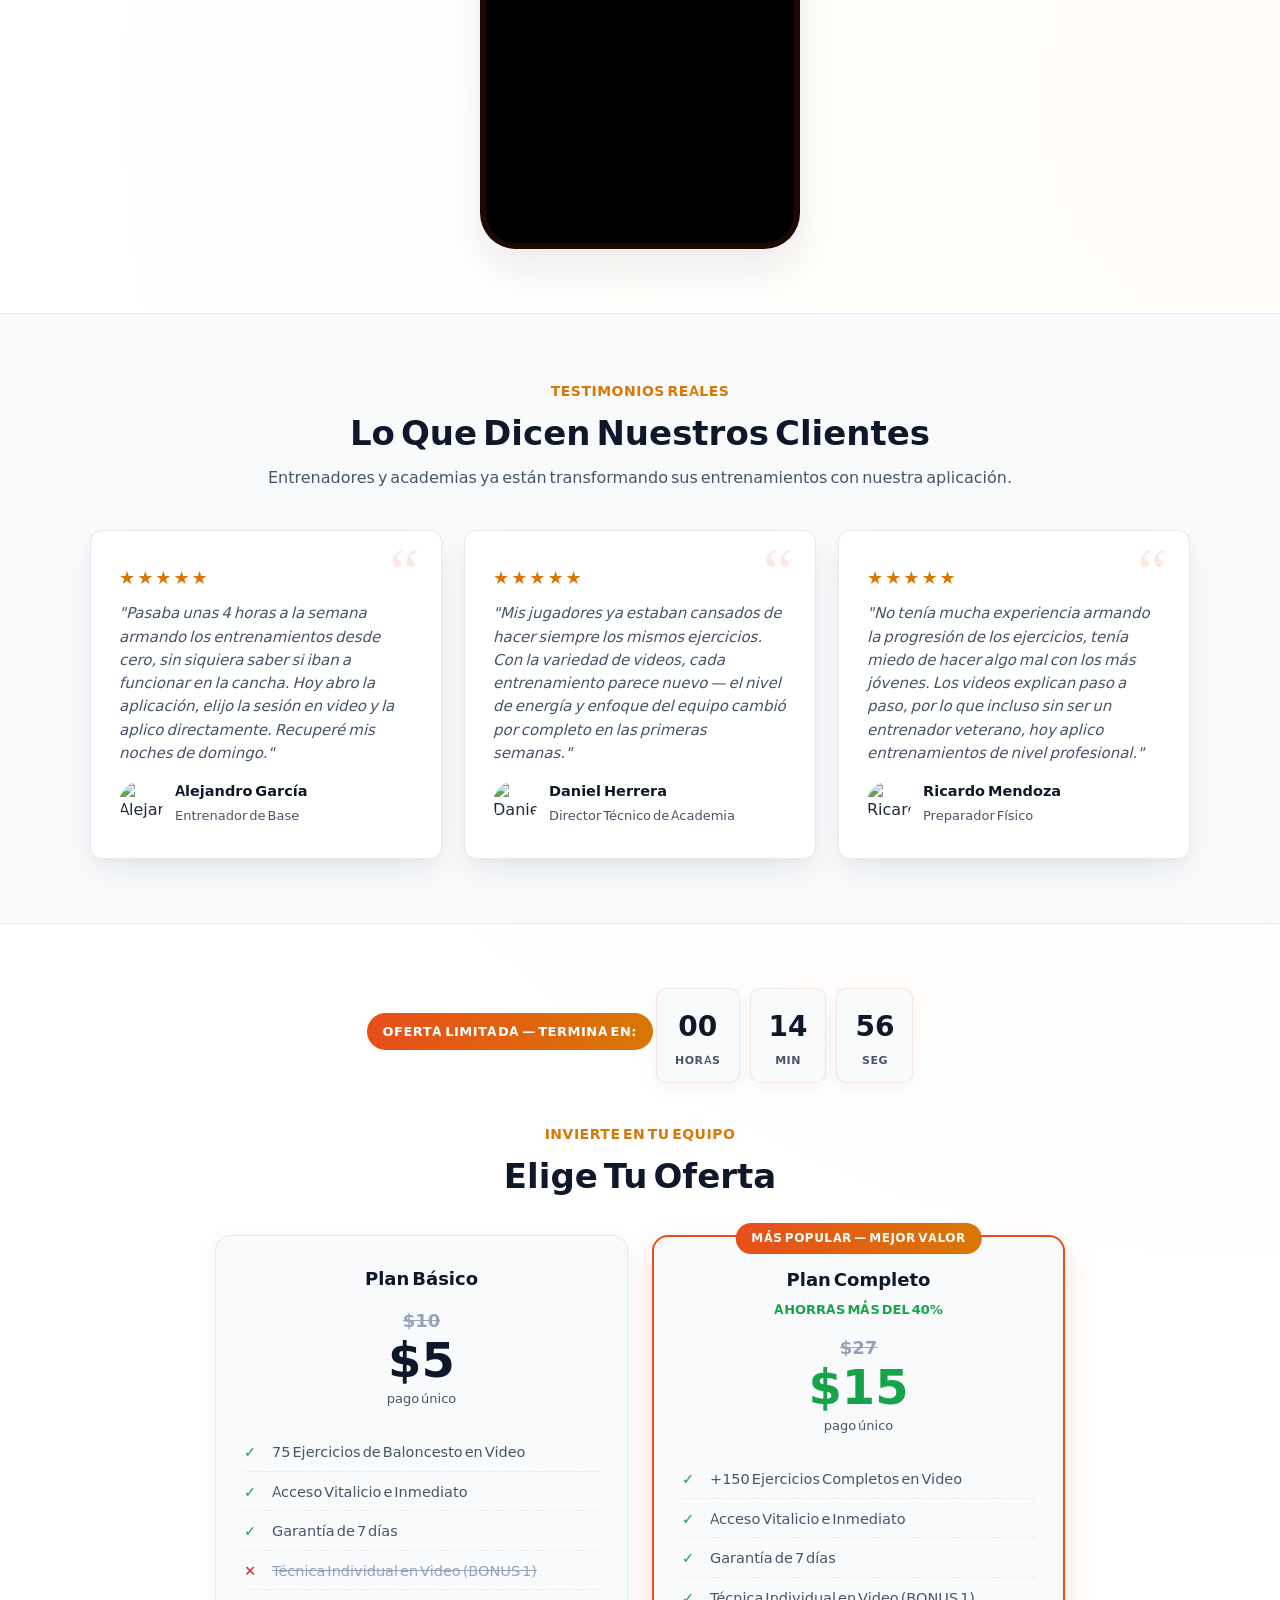
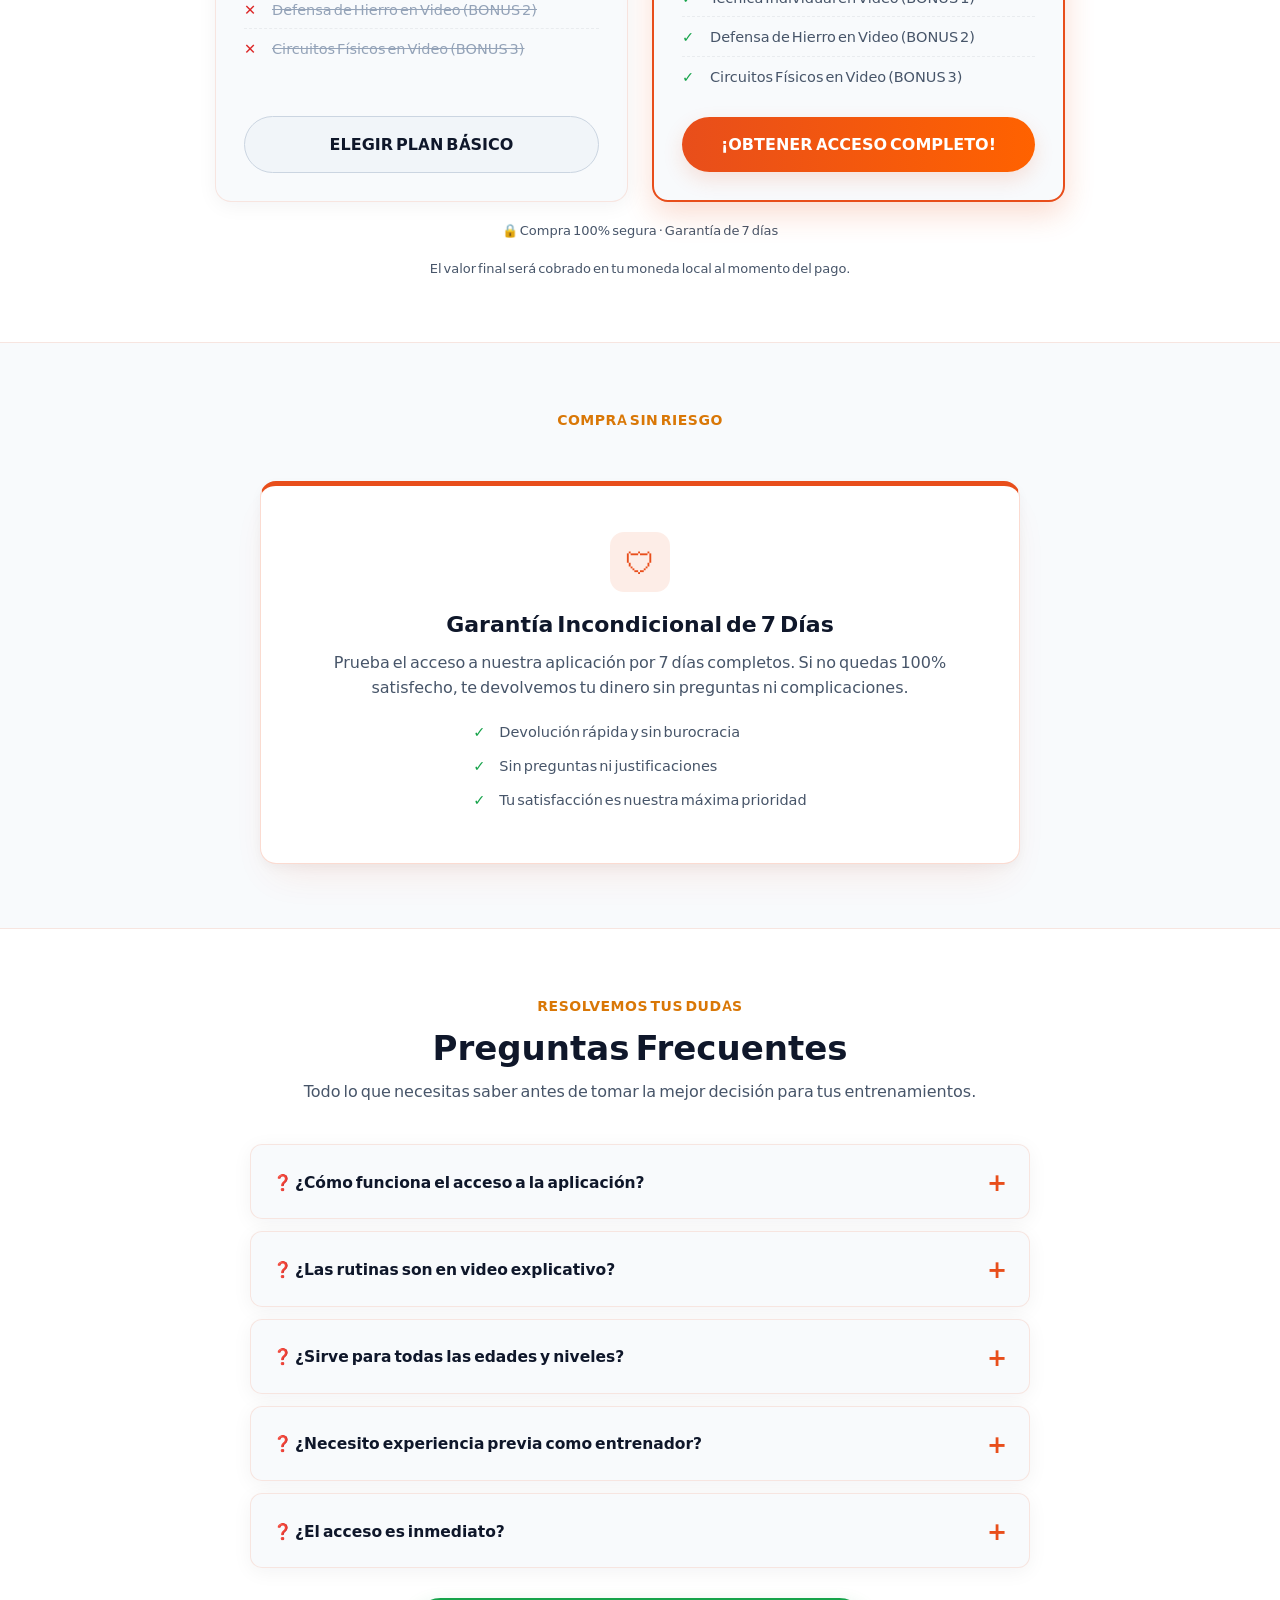
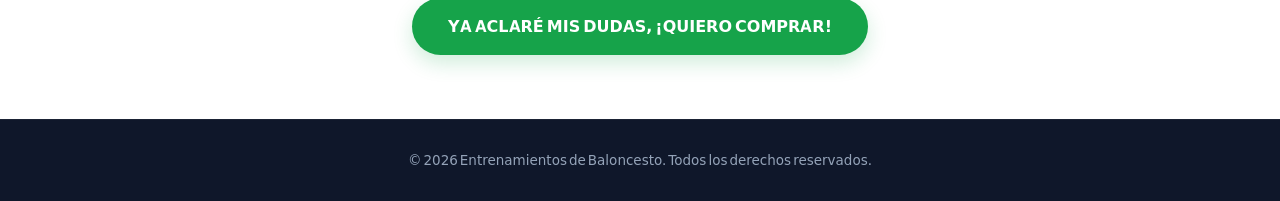
==== commit 55c30d90: "Revert - Restore original localized hero headline, subheadline, and CTA text" ====
--- a/index.html
+++ b/index.html
@@ -594,15 +594,15 @@
 <header class="hero">
   <div class="container">
     <span class="eyebrow">Oferta Limitada — Acceso Inmediato</span>
-    <h1>Deja de perder horas planificando<br><span class="highlight">tus entrenamientos de baloncesto.</span></h1>
-    <p class="sub">Accede a una biblioteca con más de 150 ejercicios de baloncesto en video, organizados por categoría y listos para aplicar con tu equipo. Planifica mejores entrenamientos en menos tiempo.</p>
+    <h1>Basta de perder tiempo<br><span class="highlight">planificando entrenamientos.</span></h1>
+    <p class="sub">Con +150 ejercicios de baloncesto en video, organizados del básico al avanzado, solo eliges la sesión y la aplicas directamente en la cancha — sin gastar horas planificando cada semana.</p>
     <div class="hero-img">
 <picture>
   <source srcset="images/hero.webp" type="image/webp" />
   <img src="images/hero.jpg" alt="150 Entrenamientos de Baloncesto" width="850" height="638" loading="eager" fetchpriority="high" decoding="sync" />
 </picture>
     </div>
-    <a class="cta" href="#inside-app">Quiero acceder ahora</a>
+    <a class="cta" href="#inside-app">¡QUIERO ACCEDER AHORA!</a>
   </div>
 </header>
 
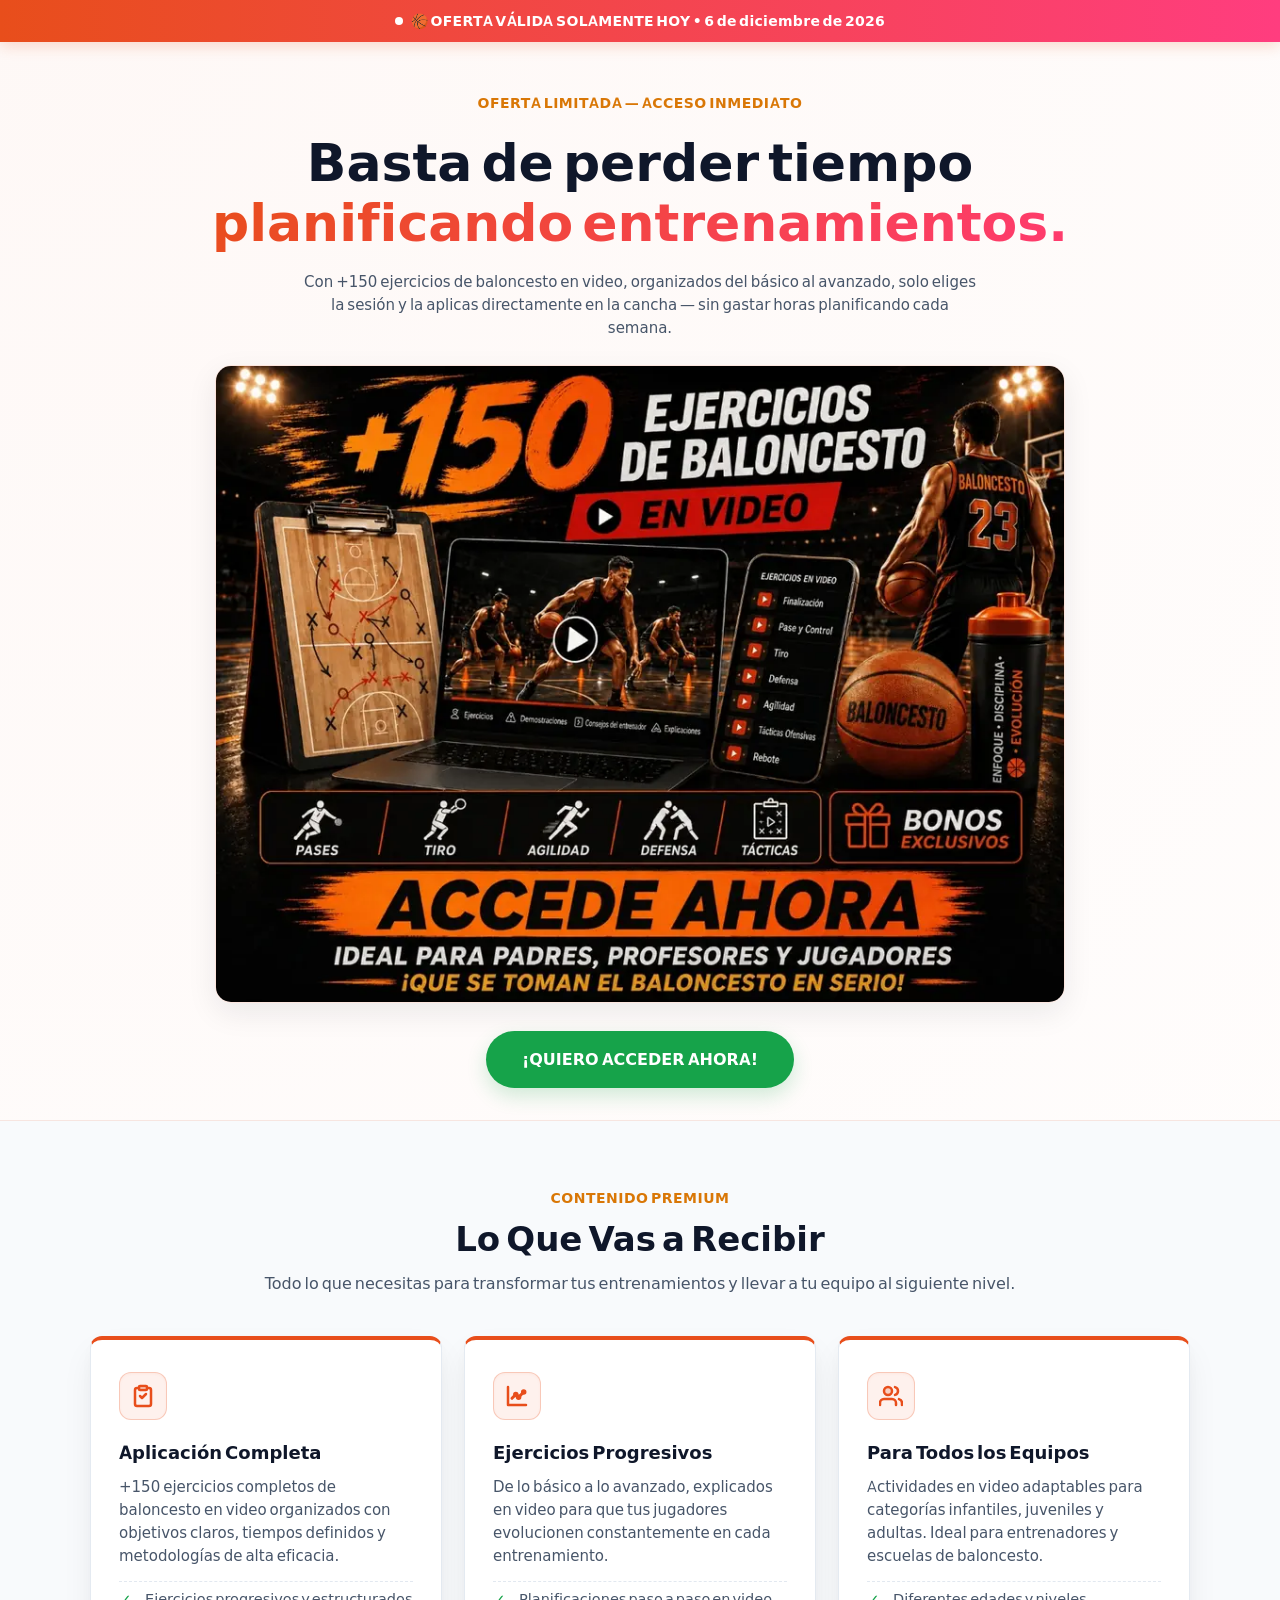
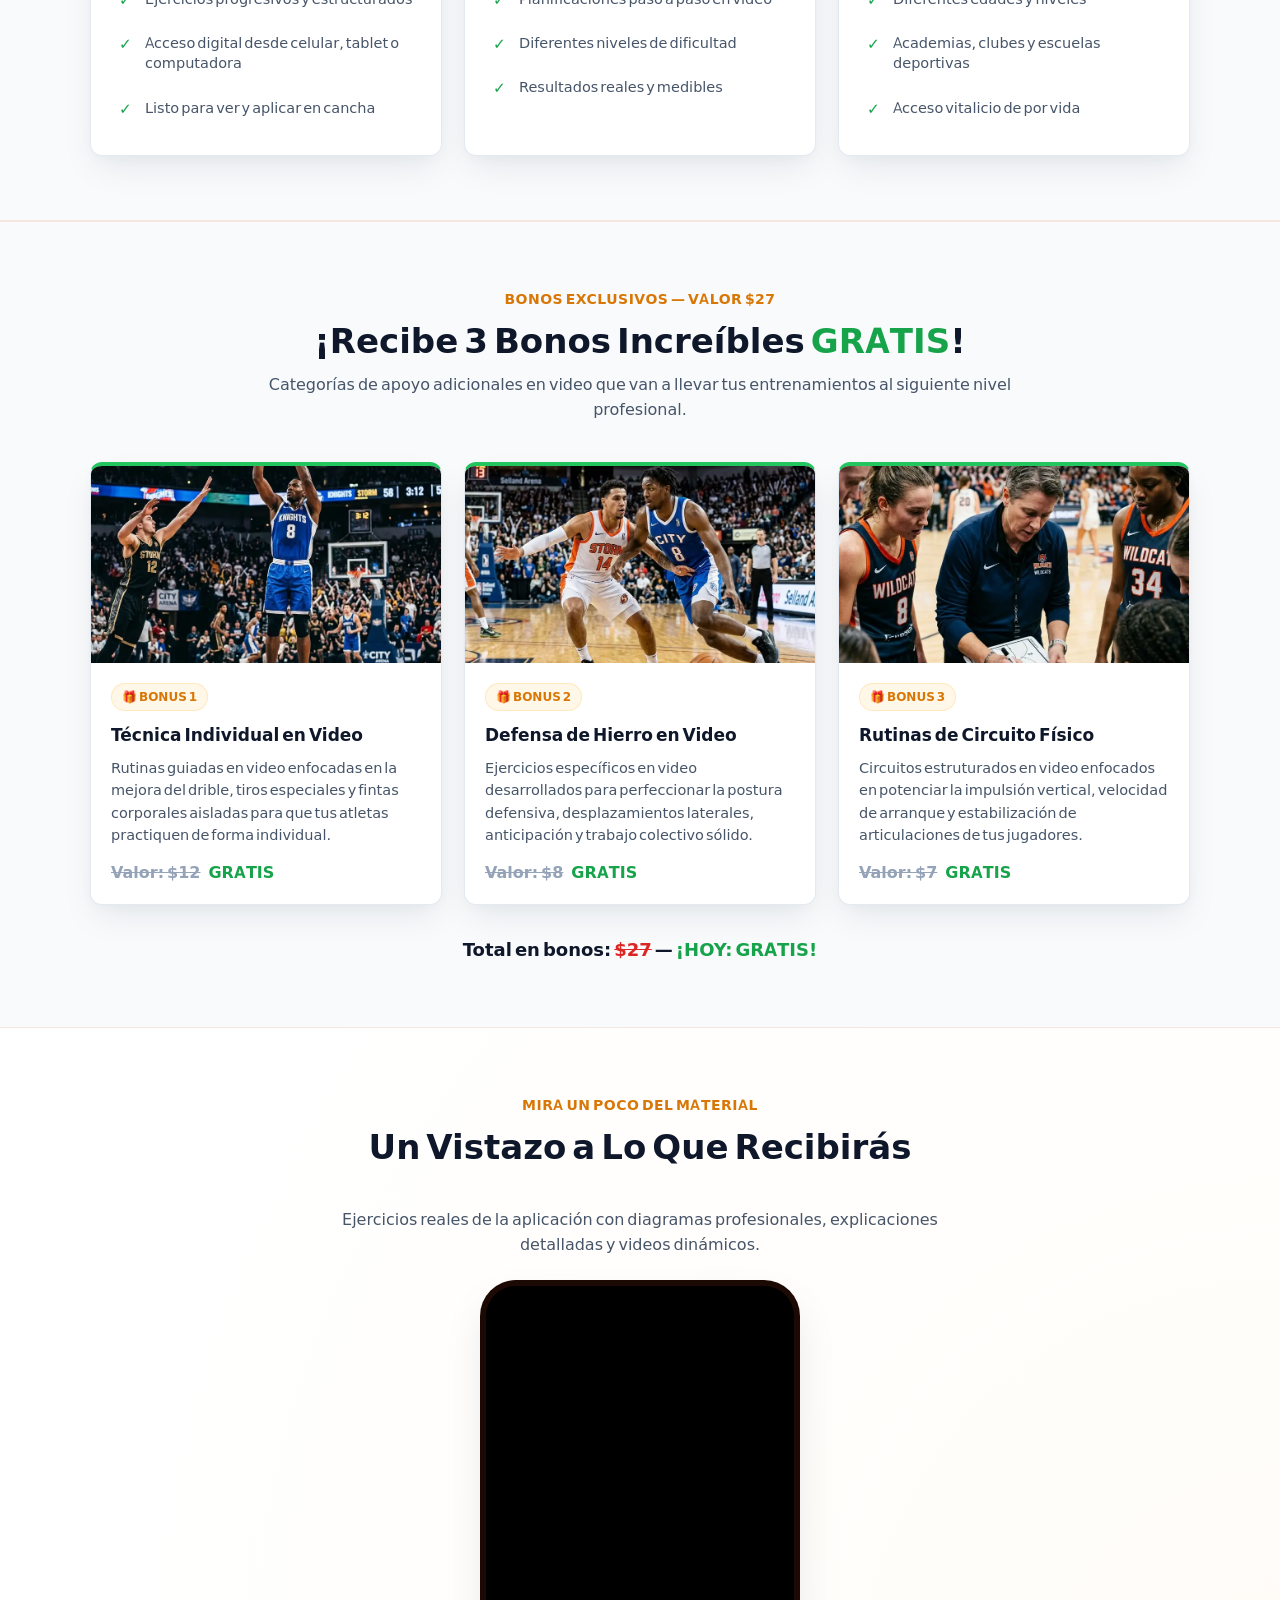
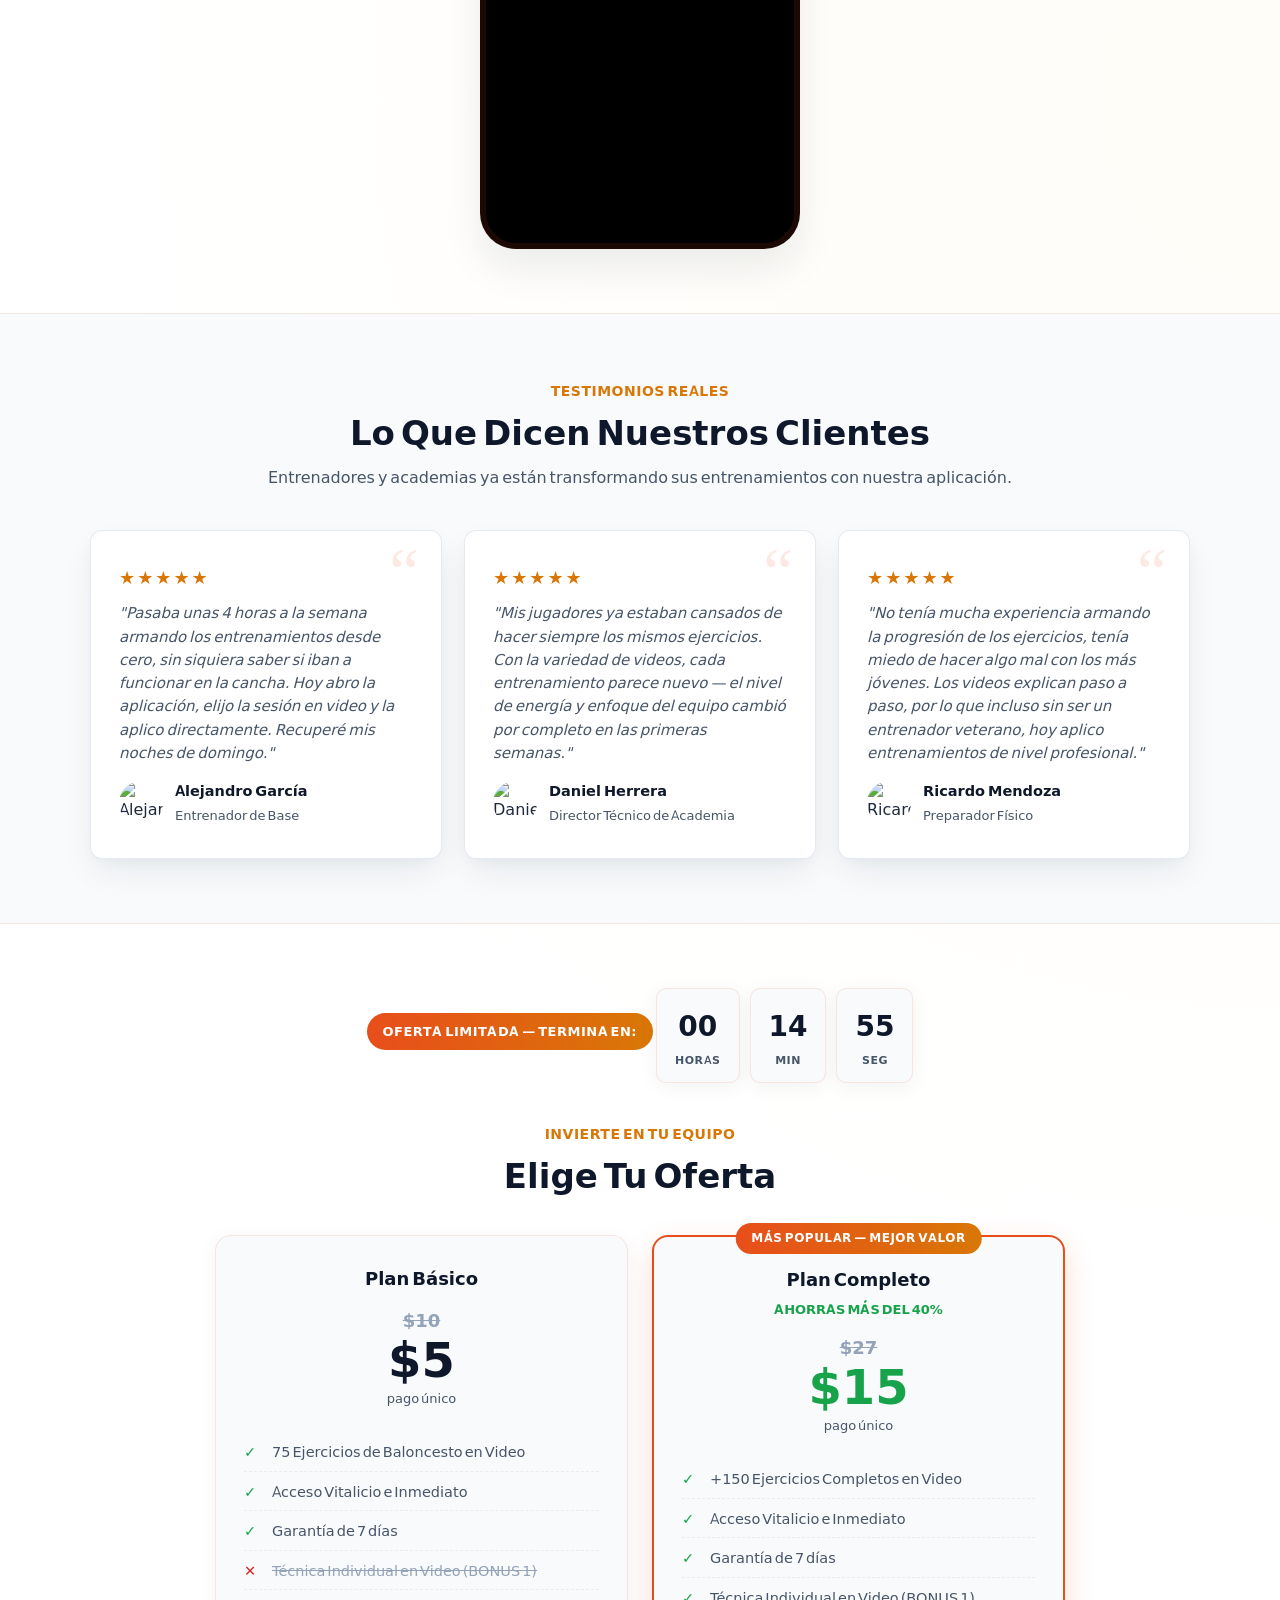
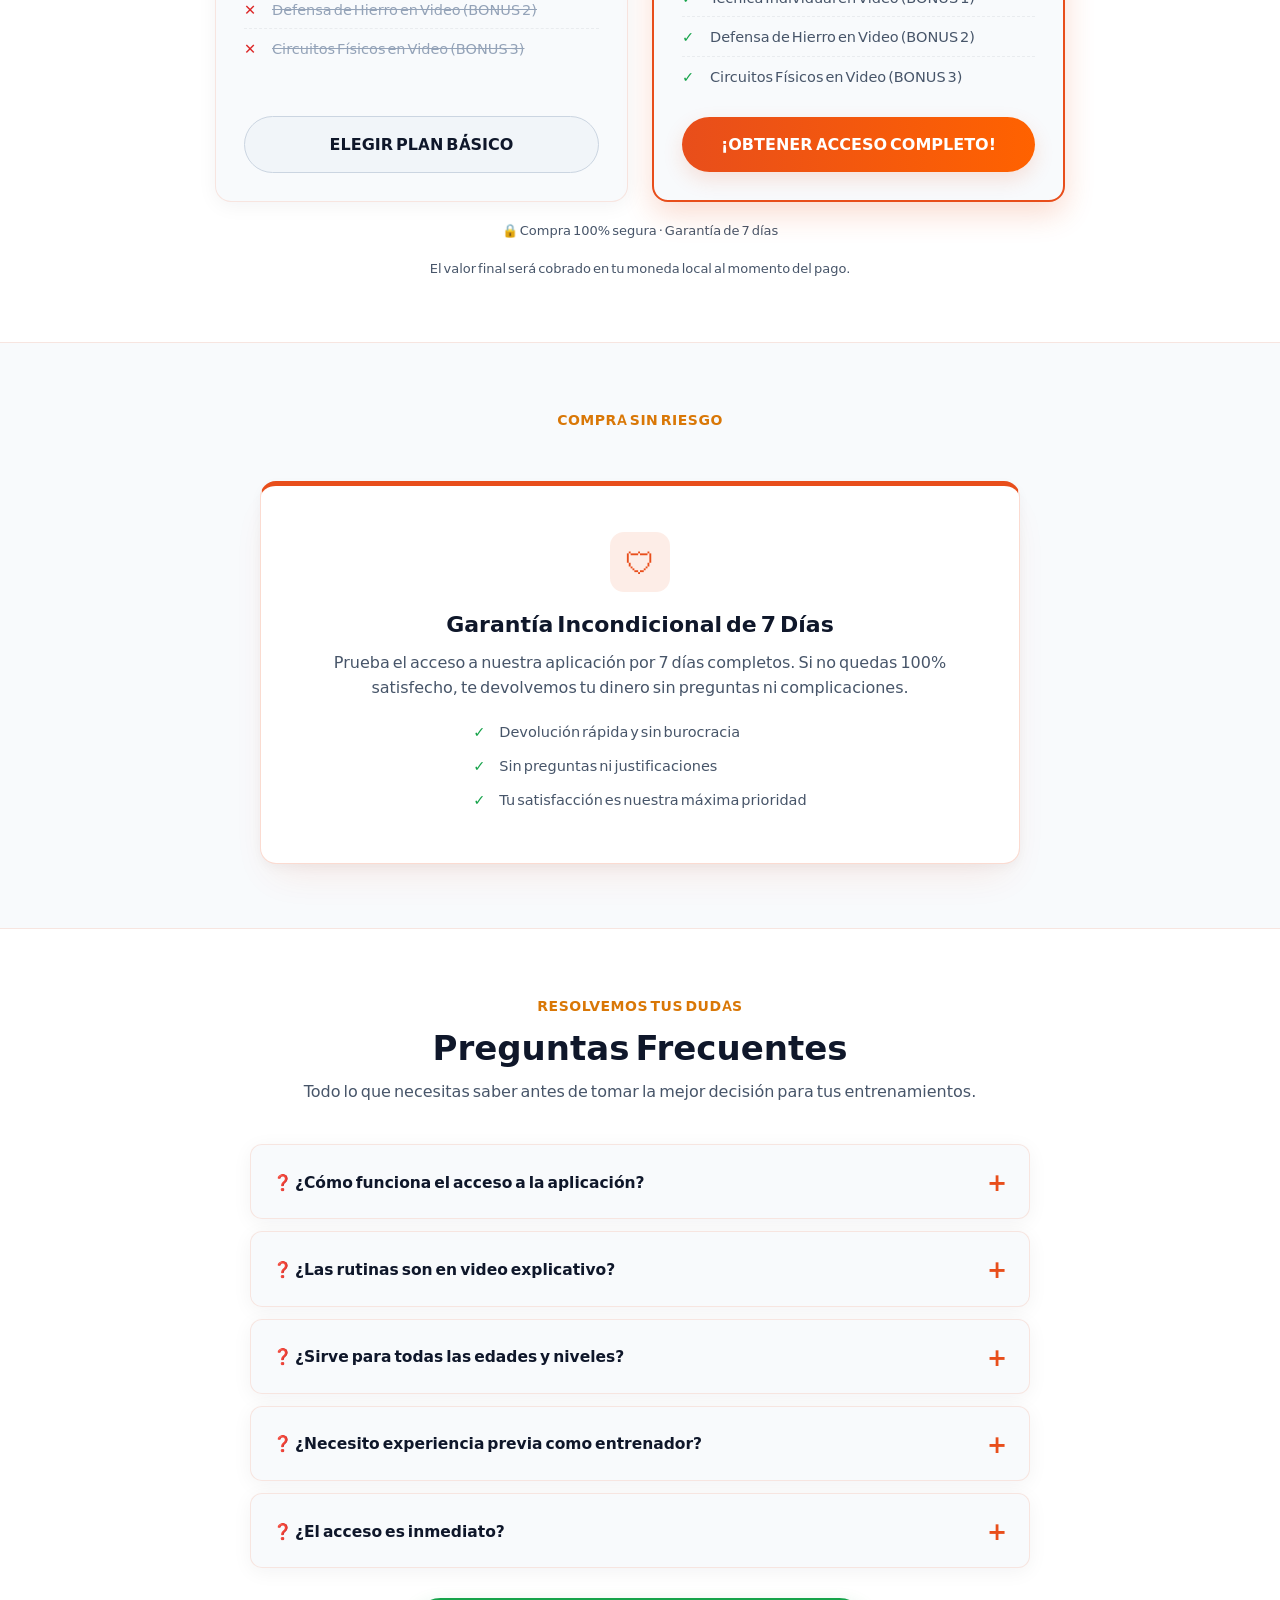
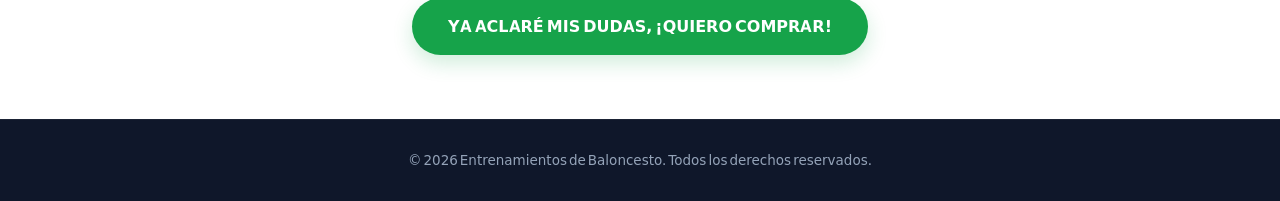
==== commit 4a0a369b: "Update - Add dynamic date back to topbar banner" ====
--- a/index.html
+++ b/index.html
@@ -588,7 +588,7 @@
 
 <div class="topbar" role="banner">
   <span class="pulse" aria-hidden="true"></span>
-  <span>🏀 PARA ENTRENADORES DE BALONCESTO</span>
+  <span>🏀 OFERTA VÁLIDA SOLAMENTE HOY • <span id="todayDate"></span></span>
 </div>
 
 <header class="hero">
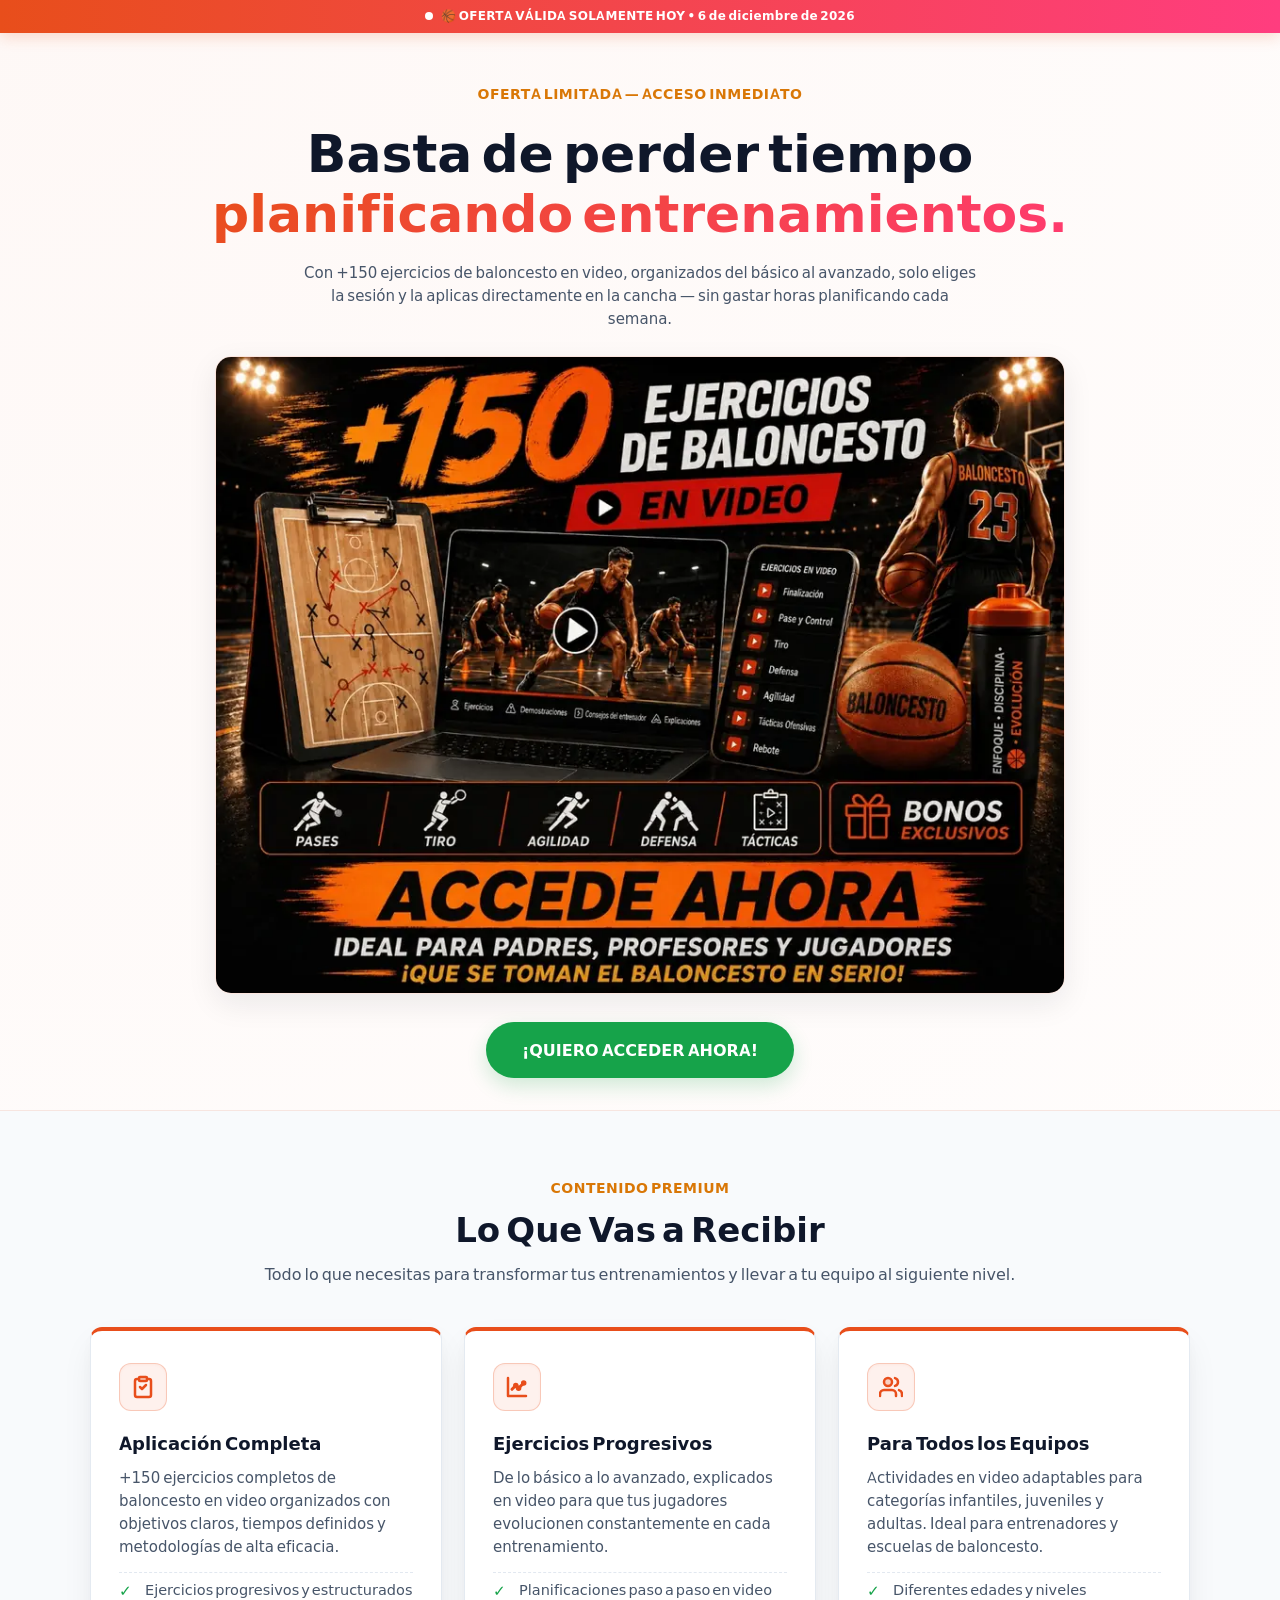
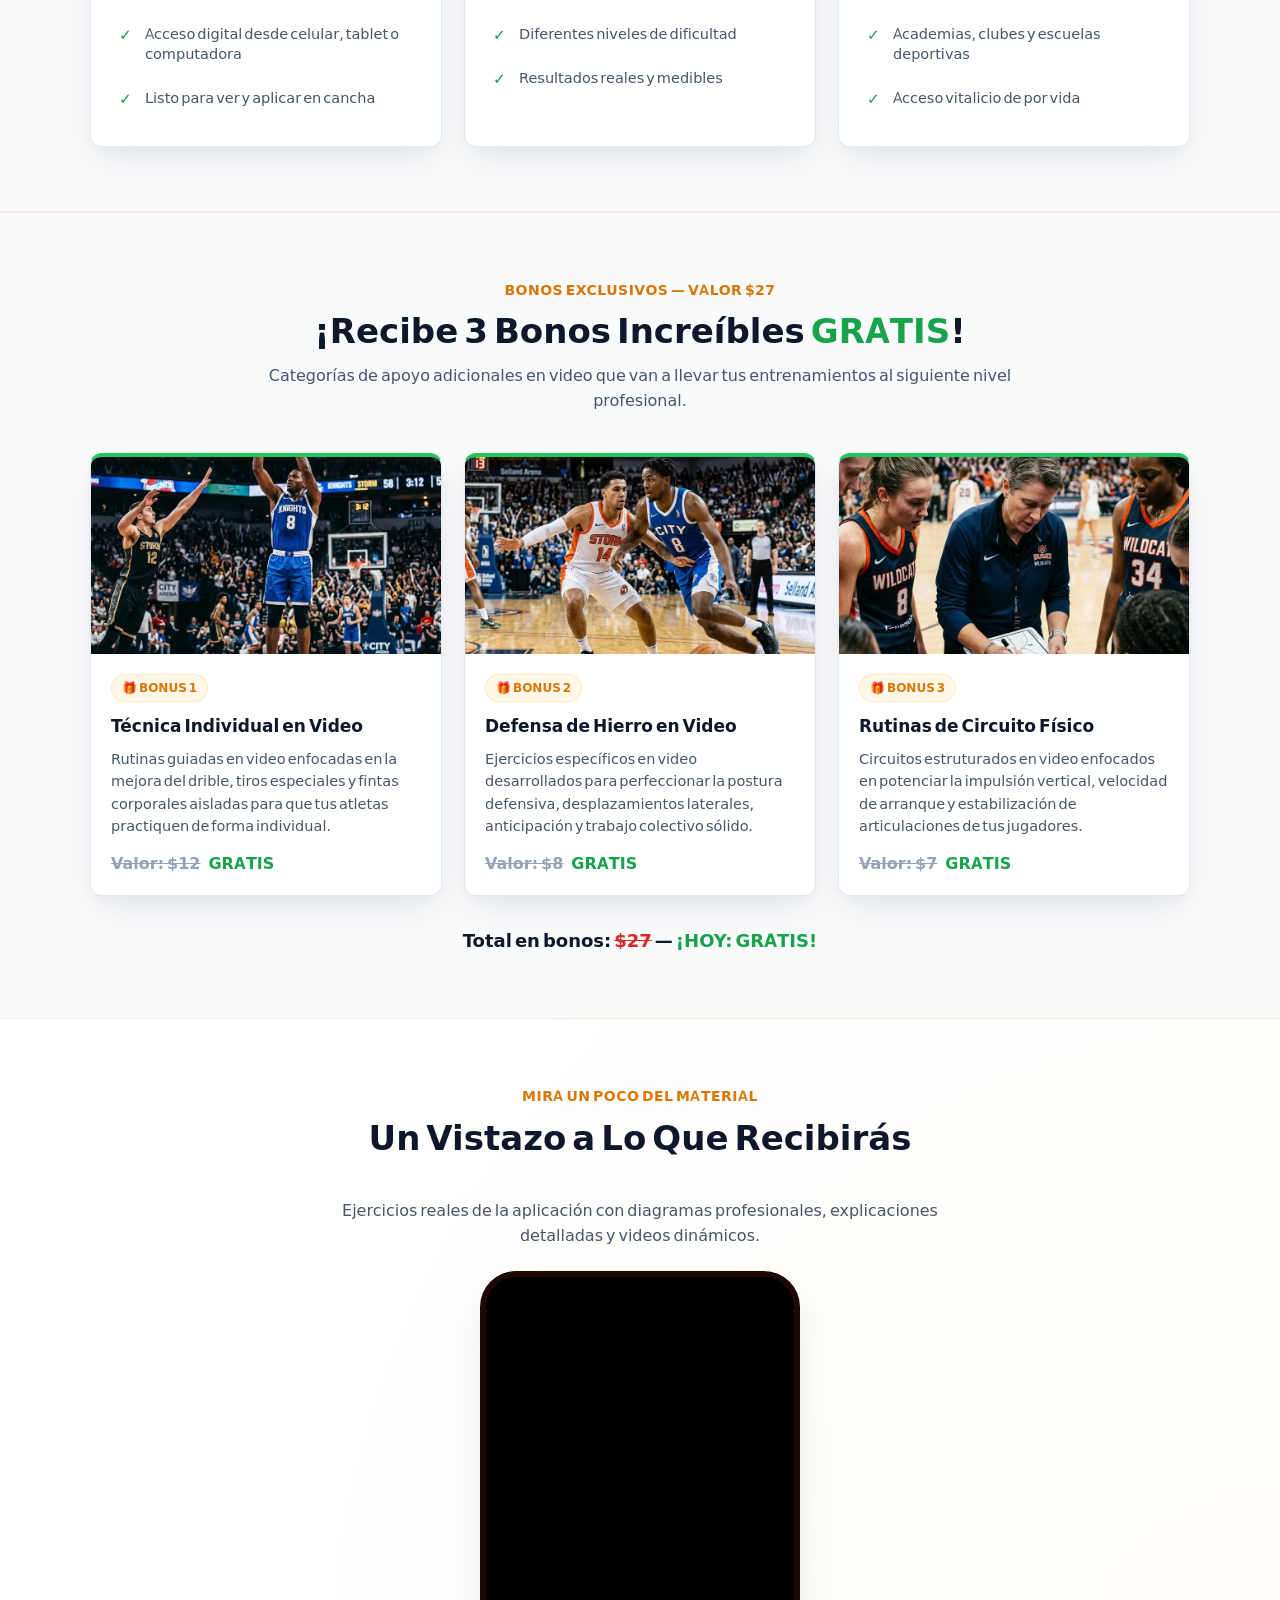
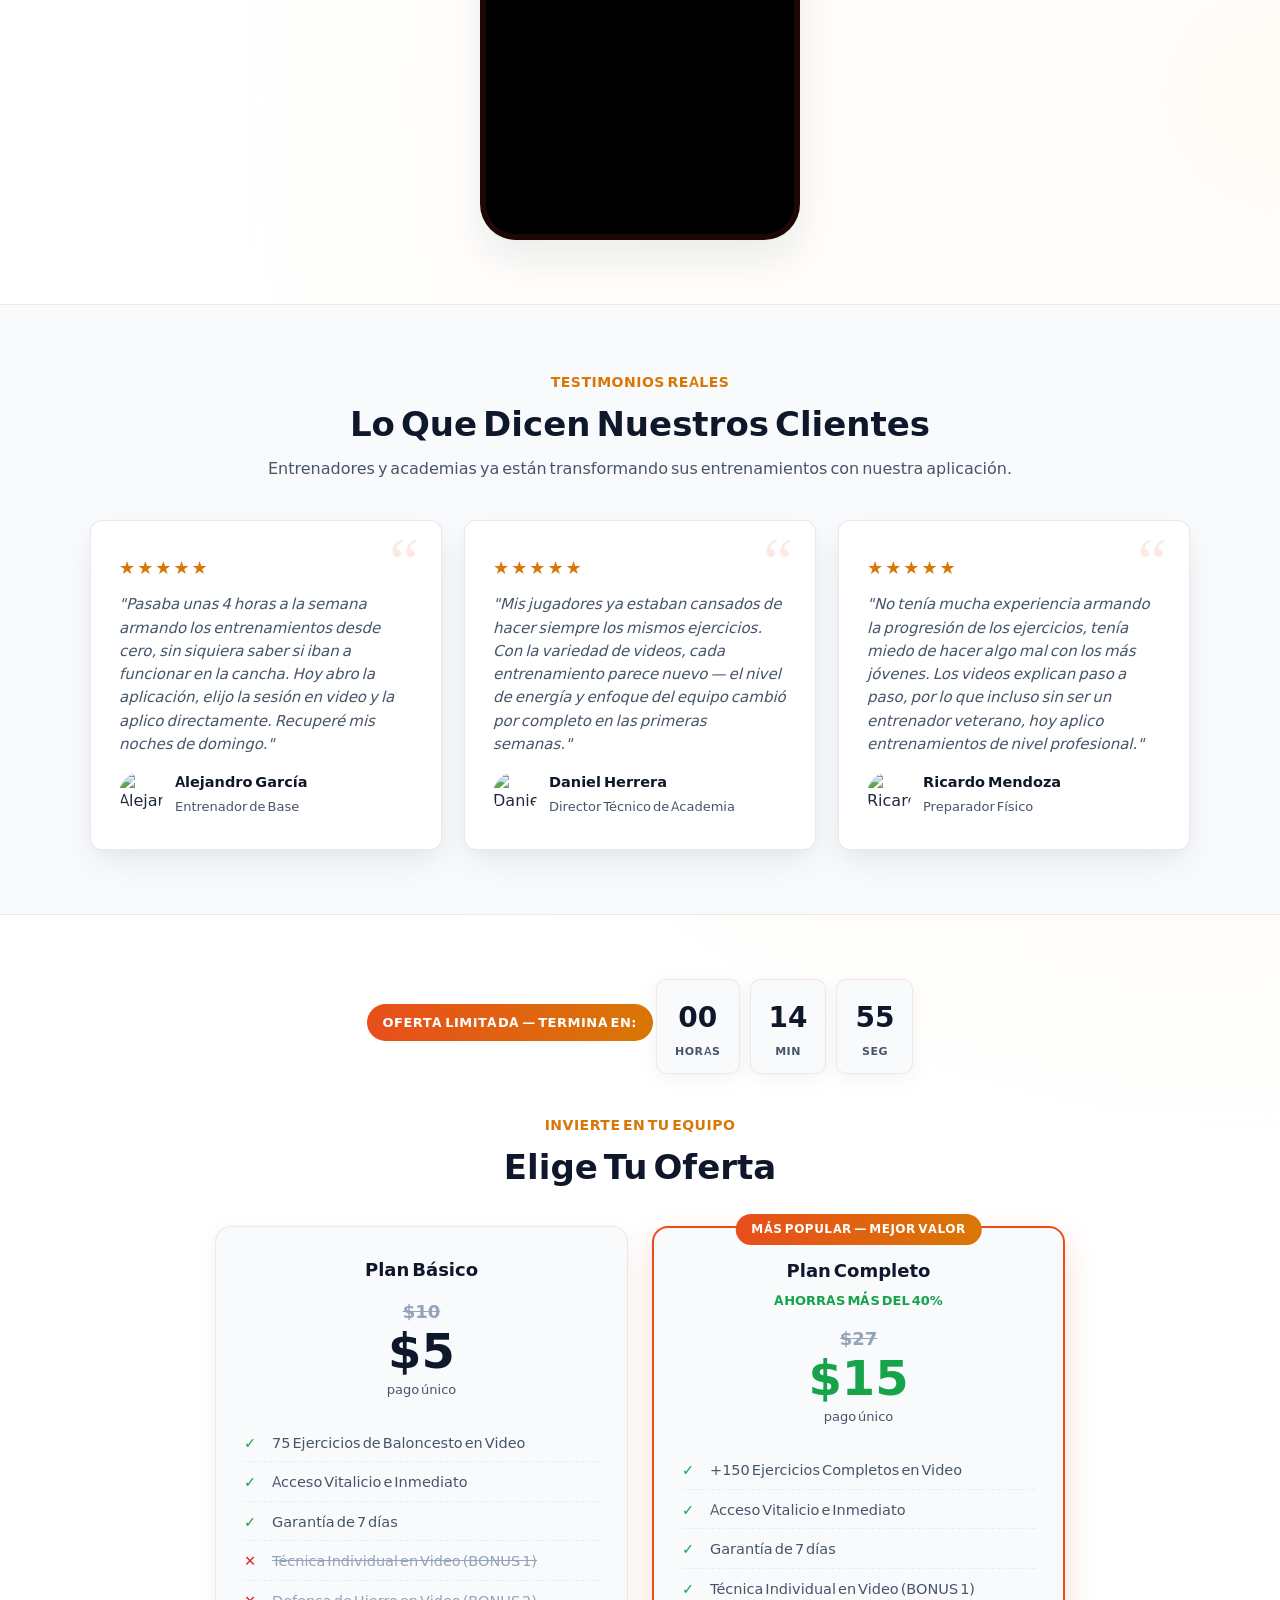
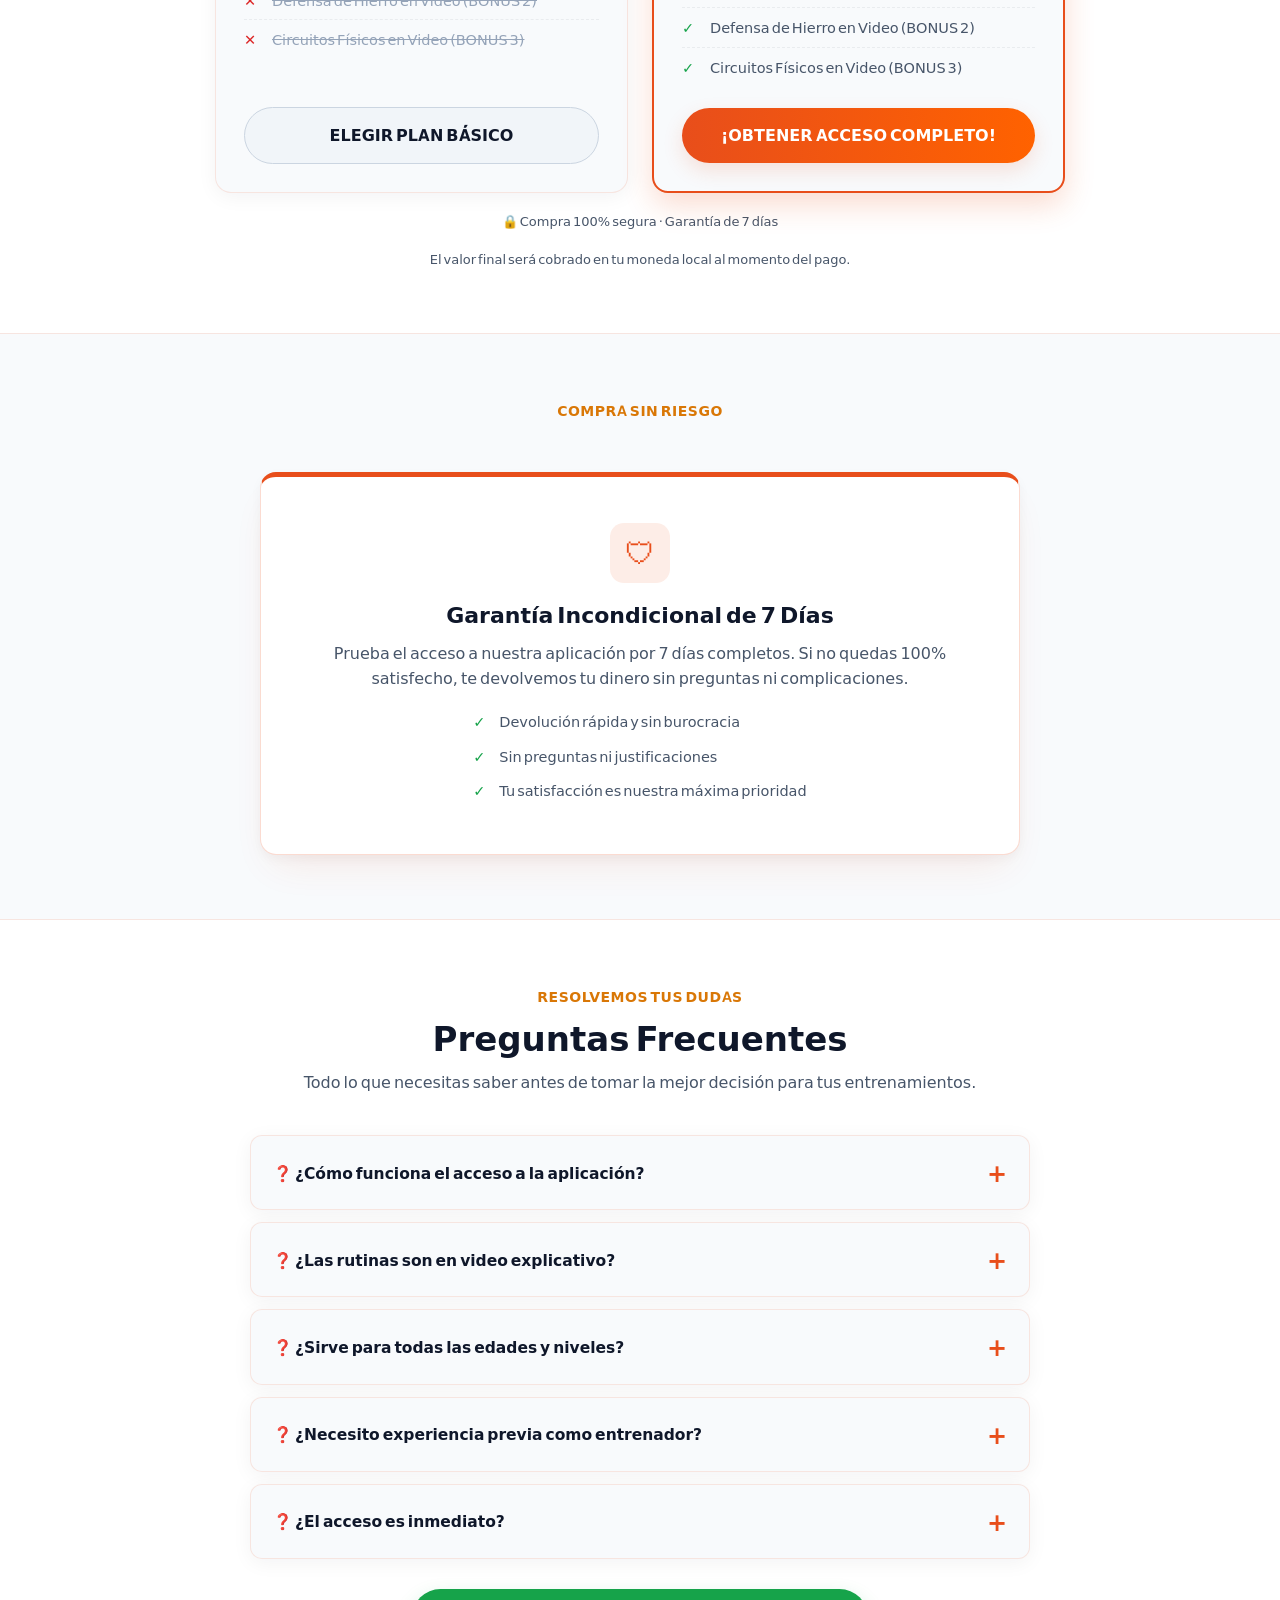
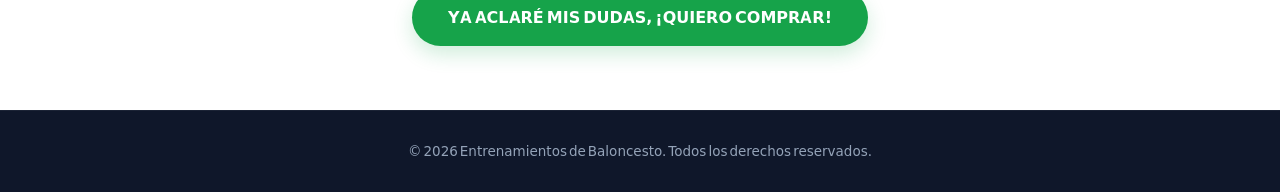
==== commit 0e4b790d: "Update - Slightly reduce topbar font sizes for balanced layout" ====
--- a/index.html
+++ b/index.html
@@ -328,7 +328,7 @@
 .container-sm{max-width:900px;margin:0 auto;padding:0 20px}
 
 /* Top bar */
-.topbar{background:linear-gradient(90deg,var(--orange),#ff3d7f);color:#fff;text-align:center;padding:10px 16px;font-size:14px;font-weight:700;letter-spacing:.3px;display:flex;align-items:center;justify-content:center;gap:8px;flex-wrap:wrap;box-shadow:0 4px 15px rgba(232, 78, 27, 0.2)}
+.topbar{background:linear-gradient(90deg,var(--orange),#ff3d7f);color:#fff;text-align:center;padding:7px 16px;font-size:12px;font-weight:700;letter-spacing:.3px;display:flex;align-items:center;justify-content:center;gap:8px;flex-wrap:wrap;box-shadow:0 4px 15px rgba(232, 78, 27, 0.2)}
 .topbar .pulse{width:8px;height:8px;border-radius:50%;background:#fff;box-shadow:0 0 0 0 rgba(255,255,255,.7);animation:pulse 1.6s infinite}
 @keyframes pulse{0%{box-shadow:0 0 0 0 rgba(255,255,255,.7)}70%{box-shadow:0 0 0 10px rgba(255,255,255,0)}100%{box-shadow:0 0 0 0 rgba(255,255,255,0)}}
 
@@ -508,7 +508,7 @@
 .modal .btn-secondary{display:block;text-align:center;color:var(--text-secondary);text-decoration:underline;font-size:14px}
 
 @media (max-width:480px){
-  .topbar { font-size: 13px; padding: 8px 12px; }
+  .topbar { font-size: 11px; padding: 5px 10px; }
   .hero p.sub { font-size: 13px; margin: 14px auto 20px; line-height: 1.45; }
   .timer .box{min-width:62px;padding:12px 12px;font-size:22px}
   section{padding:48px 0}
